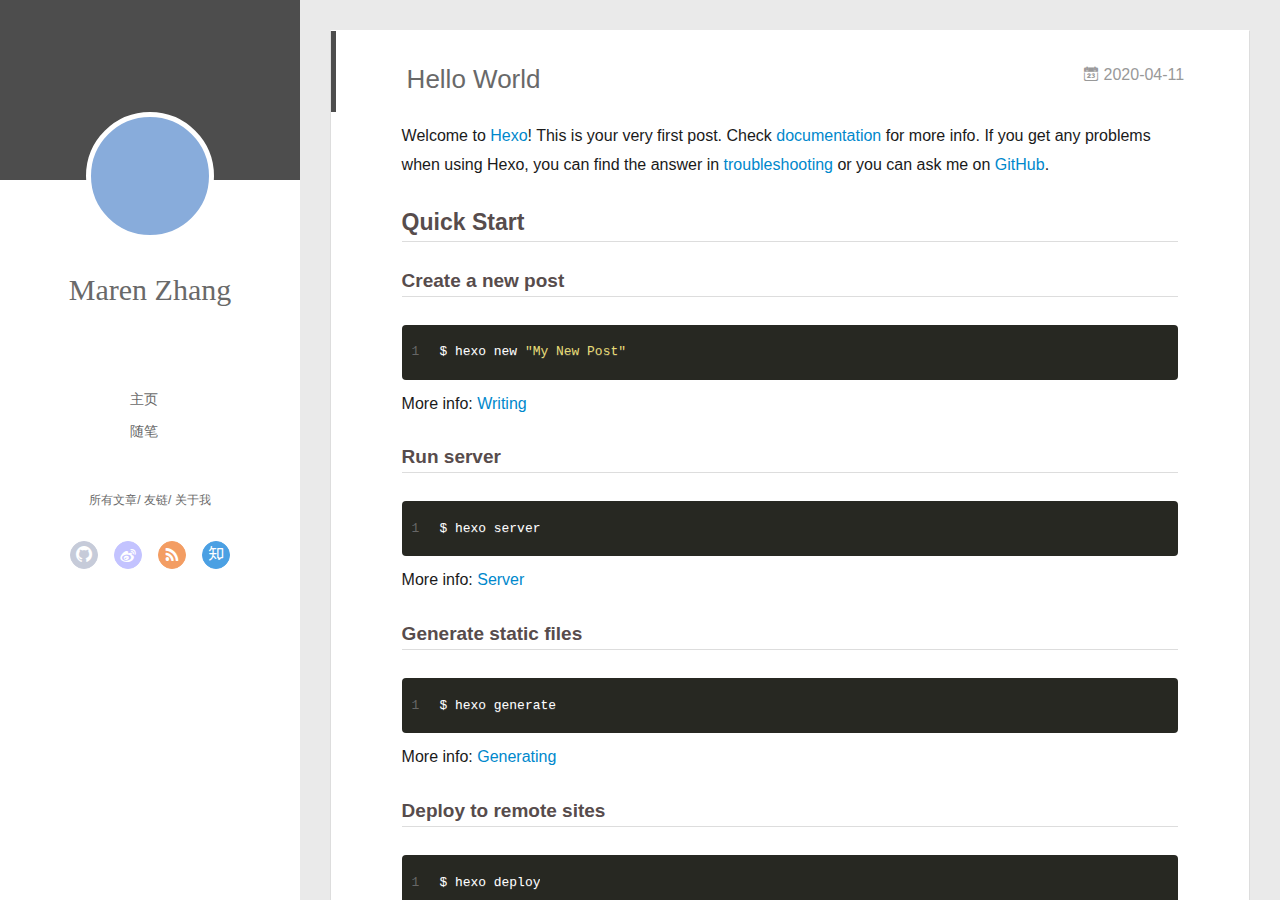
==== index.html @ d3af44f5 "Site updated: 2020-04-11 15:40:29" ====
<!DOCTYPE html>
<html>
<head>
  <meta charset="utf-8">
  
  <meta name="renderer" content="webkit">
  <meta http-equiv="X-UA-Compatible" content="IE=edge" >
  <link rel="dns-prefetch" href="http://yoursite.com">
  <title>Hexo</title>
  <meta name="viewport" content="width=device-width, initial-scale=1, maximum-scale=1">
  <meta property="og:type" content="website">
<meta property="og:title" content="Hexo">
<meta property="og:url" content="http://yoursite.com/index.html">
<meta property="og:site_name" content="Hexo">
<meta property="og:locale" content="en_US">
<meta property="article:author" content="Maren Zhang">
<meta property="article:tag" content="DL">
<meta property="article:tag" content=" CV">
<meta property="article:tag" content=" C++">
<meta property="article:tag" content=" Python">
<meta property="article:tag" content=" Tensorflow">
<meta name="twitter:card" content="summary">
  
    <link rel="alternative" href="/atom.xml" title="Hexo" type="application/atom+xml">
  
  
    <link rel="icon" href="/favicon.png">
  
  <link rel="stylesheet" type="text/css" href="/./main.0cf68a.css">
  <style type="text/css">
  
    #container.show {
      background: linear-gradient(200deg,#a0cfe4,#e8c37e);
    }
  </style>
  

  

<meta name="generator" content="Hexo 4.2.0"></head>

<body>
  <div id="container" q-class="show:isCtnShow">
    <canvas id="anm-canvas" class="anm-canvas"></canvas>
    <div class="left-col" q-class="show:isShow">
      
<div class="overlay" style="background: #4d4d4d"></div>
<div class="intrude-less">
	<header id="header" class="inner">
		<a href="/" class="profilepic">
			<img src="" class="js-avatar">
		</a>
		<hgroup>
		  <h1 class="header-author"><a href="/">Maren Zhang</a></h1>
		</hgroup>
		

		<nav class="header-menu">
			<ul>
			
				<li><a href="/">主页</a></li>
	        
				<li><a href="/tags/%E9%9A%8F%E7%AC%94/">随笔</a></li>
	        
			</ul>
		</nav>
		<nav class="header-smart-menu">
    		
    			
    			<a q-on="click: openSlider(e, 'innerArchive')" href="javascript:void(0)">所有文章</a>
    			
            
    			
    			<a q-on="click: openSlider(e, 'friends')" href="javascript:void(0)">友链</a>
    			
            
    			
    			<a q-on="click: openSlider(e, 'aboutme')" href="javascript:void(0)">关于我</a>
    			
            
		</nav>
		<nav class="header-nav">
			<div class="social">
				
					<a class="github" target="_blank" href="#" title="github"><i class="icon-github"></i></a>
		        
					<a class="weibo" target="_blank" href="#" title="weibo"><i class="icon-weibo"></i></a>
		        
					<a class="rss" target="_blank" href="#" title="rss"><i class="icon-rss"></i></a>
		        
					<a class="zhihu" target="_blank" href="#" title="zhihu"><i class="icon-zhihu"></i></a>
		        
			</div>
		</nav>
	</header>		
</div>

    </div>
    <div class="mid-col" q-class="show:isShow,hide:isShow|isFalse">
      
<nav id="mobile-nav">
  	<div class="overlay js-overlay" style="background: #4d4d4d"></div>
	<div class="btnctn js-mobile-btnctn">
  		<div class="slider-trigger list" q-on="click: openSlider(e)"><i class="icon icon-sort"></i></div>
	</div>
	<div class="intrude-less">
		<header id="header" class="inner">
			<div class="profilepic">
				<img src="" class="js-avatar">
			</div>
			<hgroup>
			  <h1 class="header-author js-header-author">Maren Zhang</h1>
			</hgroup>
			
			
			
				
			
				
			
			
			
			<nav class="header-nav">
				<div class="social">
					
						<a class="github" target="_blank" href="#" title="github"><i class="icon-github"></i></a>
			        
						<a class="weibo" target="_blank" href="#" title="weibo"><i class="icon-weibo"></i></a>
			        
						<a class="rss" target="_blank" href="#" title="rss"><i class="icon-rss"></i></a>
			        
						<a class="zhihu" target="_blank" href="#" title="zhihu"><i class="icon-zhihu"></i></a>
			        
				</div>
			</nav>

			<nav class="header-menu js-header-menu">
				<ul style="width: 50%">
				
				
					<li style="width: 50%"><a href="/">主页</a></li>
		        
					<li style="width: 50%"><a href="/tags/%E9%9A%8F%E7%AC%94/">随笔</a></li>
		        
				</ul>
			</nav>
		</header>				
	</div>
	<div class="mobile-mask" style="display:none" q-show="isShow"></div>
</nav>

      <div id="wrapper" class="body-wrap">
        <div class="menu-l">
          <div class="canvas-wrap">
            <canvas data-colors="#eaeaea" data-sectionHeight="100" data-contentId="js-content" id="myCanvas1" class="anm-canvas"></canvas>
          </div>
          <div id="js-content" class="content-ll">
            
  
    <article id="post-hello-world" class="article article-type-post  article-index" itemscope itemprop="blogPost">
  <div class="article-inner">
    
      <header class="article-header">
        
  
    <h1 itemprop="name">
      <a class="article-title" href="/2020/04/11/hello-world/">Hello World</a>
    </h1>
  

        
        <a href="/2020/04/11/hello-world/" class="archive-article-date">
  	<time datetime="2020-04-11T02:06:15.000Z" itemprop="datePublished"><i class="icon-calendar icon"></i>2020-04-11</time>
</a>
        
      </header>
    
    <div class="article-entry" itemprop="articleBody">
      
        <p>Welcome to <a href="https://hexo.io/" target="_blank" rel="noopener">Hexo</a>! This is your very first post. Check <a href="https://hexo.io/docs/" target="_blank" rel="noopener">documentation</a> for more info. If you get any problems when using Hexo, you can find the answer in <a href="https://hexo.io/docs/troubleshooting.html" target="_blank" rel="noopener">troubleshooting</a> or you can ask me on <a href="https://github.com/hexojs/hexo/issues" target="_blank" rel="noopener">GitHub</a>.</p>
<h2 id="Quick-Start"><a href="#Quick-Start" class="headerlink" title="Quick Start"></a>Quick Start</h2><h3 id="Create-a-new-post"><a href="#Create-a-new-post" class="headerlink" title="Create a new post"></a>Create a new post</h3><figure class="highlight bash"><table><tr><td class="gutter"><pre><span class="line">1</span><br></pre></td><td class="code"><pre><span class="line">$ hexo new <span class="string">"My New Post"</span></span><br></pre></td></tr></table></figure>

<p>More info: <a href="https://hexo.io/docs/writing.html" target="_blank" rel="noopener">Writing</a></p>
<h3 id="Run-server"><a href="#Run-server" class="headerlink" title="Run server"></a>Run server</h3><figure class="highlight bash"><table><tr><td class="gutter"><pre><span class="line">1</span><br></pre></td><td class="code"><pre><span class="line">$ hexo server</span><br></pre></td></tr></table></figure>

<p>More info: <a href="https://hexo.io/docs/server.html" target="_blank" rel="noopener">Server</a></p>
<h3 id="Generate-static-files"><a href="#Generate-static-files" class="headerlink" title="Generate static files"></a>Generate static files</h3><figure class="highlight bash"><table><tr><td class="gutter"><pre><span class="line">1</span><br></pre></td><td class="code"><pre><span class="line">$ hexo generate</span><br></pre></td></tr></table></figure>

<p>More info: <a href="https://hexo.io/docs/generating.html" target="_blank" rel="noopener">Generating</a></p>
<h3 id="Deploy-to-remote-sites"><a href="#Deploy-to-remote-sites" class="headerlink" title="Deploy to remote sites"></a>Deploy to remote sites</h3><figure class="highlight bash"><table><tr><td class="gutter"><pre><span class="line">1</span><br></pre></td><td class="code"><pre><span class="line">$ hexo deploy</span><br></pre></td></tr></table></figure>

<p>More info: <a href="https://hexo.io/docs/one-command-deployment.html" target="_blank" rel="noopener">Deployment</a></p>

      

      
    </div>
    <div class="article-info article-info-index">
      
      
	<div class="article-tag tagcloud">
		<i class="icon-price-tags icon"></i>
		<ul class="article-tag-list">
			 
        		<li class="article-tag-list-item">
        			<a href="javascript:void(0)" class="js-tag article-tag-list-link color5">init</a>
        		</li>
      		
		</ul>
	</div>

      

      
        <p class="article-more-link">
          <a class="article-more-a" href="/2020/04/11/hello-world/">展开全文 >></a>
        </p>
      

      
      <div class="clearfix"></div>
    </div>
  </div>
</article>

<aside class="wrap-side-operation">
    <div class="mod-side-operation">
        
        <div class="jump-container" id="js-jump-container" style="display:none;">
            <a href="javascript:void(0)" class="mod-side-operation__jump-to-top">
                <i class="icon-font icon-back"></i>
            </a>
            <div id="js-jump-plan-container" class="jump-plan-container" style="top: -11px;">
                <i class="icon-font icon-plane jump-plane"></i>
            </div>
        </div>
        
        
    </div>
</aside>




  
    <article id="post-Hello-Hexo" class="article article-type-post  article-index" itemscope itemprop="blogPost">
  <div class="article-inner">
    
      <header class="article-header">
        
  
    <h1 itemprop="name">
      <a class="article-title" href="/2020/04/11/Hello-Hexo/">Hello Hexo</a>
    </h1>
  

        
        <a href="/2020/04/11/Hello-Hexo/" class="archive-article-date">
  	<time datetime="2020-04-11T02:03:14.000Z" itemprop="datePublished"><i class="icon-calendar icon"></i>2020-04-11</time>
</a>
        
      </header>
    
    <div class="article-entry" itemprop="articleBody">
      
        <h1 id="Title"><a href="#Title" class="headerlink" title="Title"></a>Title</h1><h1 id="Outline"><a href="#Outline" class="headerlink" title="Outline"></a>Outline</h1><h1 id="End"><a href="#End" class="headerlink" title="End"></a>End</h1>
      

      
    </div>
    <div class="article-info article-info-index">
      
      
	<div class="article-tag tagcloud">
		<i class="icon-price-tags icon"></i>
		<ul class="article-tag-list">
			 
        		<li class="article-tag-list-item">
        			<a href="javascript:void(0)" class="js-tag article-tag-list-link color5">init</a>
        		</li>
      		
		</ul>
	</div>

      

      
        <p class="article-more-link">
          <a class="article-more-a" href="/2020/04/11/Hello-Hexo/">展开全文 >></a>
        </p>
      

      
      <div class="clearfix"></div>
    </div>
  </div>
</article>

<aside class="wrap-side-operation">
    <div class="mod-side-operation">
        
        <div class="jump-container" id="js-jump-container" style="display:none;">
            <a href="javascript:void(0)" class="mod-side-operation__jump-to-top">
                <i class="icon-font icon-back"></i>
            </a>
            <div id="js-jump-plan-container" class="jump-plan-container" style="top: -11px;">
                <i class="icon-font icon-plane jump-plane"></i>
            </div>
        </div>
        
        
    </div>
</aside>




  
  


          </div>
        </div>
      </div>
      <footer id="footer">
  <div class="outer">
    <div id="footer-info">
    	<div class="footer-left">
    		&copy; 2020 Maren Zhang
    	</div>
      	<div class="footer-right">
      		<a href="http://hexo.io/" target="_blank">Hexo</a>  Theme <a href="https://github.com/litten/hexo-theme-yilia" target="_blank">Yilia</a> by Litten
      	</div>
    </div>
  </div>
</footer>
    </div>
    <script>
	var yiliaConfig = {
		mathjax: false,
		isHome: true,
		isPost: false,
		isArchive: false,
		isTag: false,
		isCategory: false,
		open_in_new: false,
		toc_hide_index: true,
		root: "/",
		innerArchive: true,
		showTags: false
	}
</script>

<script>!function(t){function n(e){if(r[e])return r[e].exports;var i=r[e]={exports:{},id:e,loaded:!1};return t[e].call(i.exports,i,i.exports,n),i.loaded=!0,i.exports}var r={};n.m=t,n.c=r,n.p="./",n(0)}([function(t,n,r){r(195),t.exports=r(191)},function(t,n,r){var e=r(3),i=r(52),o=r(27),u=r(28),c=r(53),f="prototype",a=function(t,n,r){var s,l,h,v,p=t&a.F,d=t&a.G,y=t&a.S,g=t&a.P,b=t&a.B,m=d?e:y?e[n]||(e[n]={}):(e[n]||{})[f],x=d?i:i[n]||(i[n]={}),w=x[f]||(x[f]={});d&&(r=n);for(s in r)l=!p&&m&&void 0!==m[s],h=(l?m:r)[s],v=b&&l?c(h,e):g&&"function"==typeof h?c(Function.call,h):h,m&&u(m,s,h,t&a.U),x[s]!=h&&o(x,s,v),g&&w[s]!=h&&(w[s]=h)};e.core=i,a.F=1,a.G=2,a.S=4,a.P=8,a.B=16,a.W=32,a.U=64,a.R=128,t.exports=a},function(t,n,r){var e=r(6);t.exports=function(t){if(!e(t))throw TypeError(t+" is not an object!");return t}},function(t,n){var r=t.exports="undefined"!=typeof window&&window.Math==Math?window:"undefined"!=typeof self&&self.Math==Math?self:Function("return this")();"number"==typeof __g&&(__g=r)},function(t,n){t.exports=function(t){try{return!!t()}catch(t){return!0}}},function(t,n){var r=t.exports="undefined"!=typeof window&&window.Math==Math?window:"undefined"!=typeof self&&self.Math==Math?self:Function("return this")();"number"==typeof __g&&(__g=r)},function(t,n){t.exports=function(t){return"object"==typeof t?null!==t:"function"==typeof t}},function(t,n,r){var e=r(126)("wks"),i=r(76),o=r(3).Symbol,u="function"==typeof o;(t.exports=function(t){return e[t]||(e[t]=u&&o[t]||(u?o:i)("Symbol."+t))}).store=e},function(t,n){var r={}.hasOwnProperty;t.exports=function(t,n){return r.call(t,n)}},function(t,n,r){var e=r(94),i=r(33);t.exports=function(t){return e(i(t))}},function(t,n,r){t.exports=!r(4)(function(){return 7!=Object.defineProperty({},"a",{get:function(){return 7}}).a})},function(t,n,r){var e=r(2),i=r(167),o=r(50),u=Object.defineProperty;n.f=r(10)?Object.defineProperty:function(t,n,r){if(e(t),n=o(n,!0),e(r),i)try{return u(t,n,r)}catch(t){}if("get"in r||"set"in r)throw TypeError("Accessors not supported!");return"value"in r&&(t[n]=r.value),t}},function(t,n,r){t.exports=!r(18)(function(){return 7!=Object.defineProperty({},"a",{get:function(){return 7}}).a})},function(t,n,r){var e=r(14),i=r(22);t.exports=r(12)?function(t,n,r){return e.f(t,n,i(1,r))}:function(t,n,r){return t[n]=r,t}},function(t,n,r){var e=r(20),i=r(58),o=r(42),u=Object.defineProperty;n.f=r(12)?Object.defineProperty:function(t,n,r){if(e(t),n=o(n,!0),e(r),i)try{return u(t,n,r)}catch(t){}if("get"in r||"set"in r)throw TypeError("Accessors not supported!");return"value"in r&&(t[n]=r.value),t}},function(t,n,r){var e=r(40)("wks"),i=r(23),o=r(5).Symbol,u="function"==typeof o;(t.exports=function(t){return e[t]||(e[t]=u&&o[t]||(u?o:i)("Symbol."+t))}).store=e},function(t,n,r){var e=r(67),i=Math.min;t.exports=function(t){return t>0?i(e(t),9007199254740991):0}},function(t,n,r){var e=r(46);t.exports=function(t){return Object(e(t))}},function(t,n){t.exports=function(t){try{return!!t()}catch(t){return!0}}},function(t,n,r){var e=r(63),i=r(34);t.exports=Object.keys||function(t){return e(t,i)}},function(t,n,r){var e=r(21);t.exports=function(t){if(!e(t))throw TypeError(t+" is not an object!");return t}},function(t,n){t.exports=function(t){return"object"==typeof t?null!==t:"function"==typeof t}},function(t,n){t.exports=function(t,n){return{enumerable:!(1&t),configurable:!(2&t),writable:!(4&t),value:n}}},function(t,n){var r=0,e=Math.random();t.exports=function(t){return"Symbol(".concat(void 0===t?"":t,")_",(++r+e).toString(36))}},function(t,n){var r={}.hasOwnProperty;t.exports=function(t,n){return r.call(t,n)}},function(t,n){var r=t.exports={version:"2.4.0"};"number"==typeof __e&&(__e=r)},function(t,n){t.exports=function(t){if("function"!=typeof t)throw TypeError(t+" is not a function!");return t}},function(t,n,r){var e=r(11),i=r(66);t.exports=r(10)?function(t,n,r){return e.f(t,n,i(1,r))}:function(t,n,r){return t[n]=r,t}},function(t,n,r){var e=r(3),i=r(27),o=r(24),u=r(76)("src"),c="toString",f=Function[c],a=(""+f).split(c);r(52).inspectSource=function(t){return f.call(t)},(t.exports=function(t,n,r,c){var f="function"==typeof r;f&&(o(r,"name")||i(r,"name",n)),t[n]!==r&&(f&&(o(r,u)||i(r,u,t[n]?""+t[n]:a.join(String(n)))),t===e?t[n]=r:c?t[n]?t[n]=r:i(t,n,r):(delete t[n],i(t,n,r)))})(Function.prototype,c,function(){return"function"==typeof this&&this[u]||f.call(this)})},function(t,n,r){var e=r(1),i=r(4),o=r(46),u=function(t,n,r,e){var i=String(o(t)),u="<"+n;return""!==r&&(u+=" "+r+'="'+String(e).replace(/"/g,"&quot;")+'"'),u+">"+i+"</"+n+">"};t.exports=function(t,n){var r={};r[t]=n(u),e(e.P+e.F*i(function(){var n=""[t]('"');return n!==n.toLowerCase()||n.split('"').length>3}),"String",r)}},function(t,n,r){var e=r(115),i=r(46);t.exports=function(t){return e(i(t))}},function(t,n,r){var e=r(116),i=r(66),o=r(30),u=r(50),c=r(24),f=r(167),a=Object.getOwnPropertyDescriptor;n.f=r(10)?a:function(t,n){if(t=o(t),n=u(n,!0),f)try{return a(t,n)}catch(t){}if(c(t,n))return i(!e.f.call(t,n),t[n])}},function(t,n,r){var e=r(24),i=r(17),o=r(145)("IE_PROTO"),u=Object.prototype;t.exports=Object.getPrototypeOf||function(t){return t=i(t),e(t,o)?t[o]:"function"==typeof t.constructor&&t instanceof t.constructor?t.constructor.prototype:t instanceof Object?u:null}},function(t,n){t.exports=function(t){if(void 0==t)throw TypeError("Can't call method on  "+t);return t}},function(t,n){t.exports="constructor,hasOwnProperty,isPrototypeOf,propertyIsEnumerable,toLocaleString,toString,valueOf".split(",")},function(t,n){t.exports={}},function(t,n){t.exports=!0},function(t,n){n.f={}.propertyIsEnumerable},function(t,n,r){var e=r(14).f,i=r(8),o=r(15)("toStringTag");t.exports=function(t,n,r){t&&!i(t=r?t:t.prototype,o)&&e(t,o,{configurable:!0,value:n})}},function(t,n,r){var e=r(40)("keys"),i=r(23);t.exports=function(t){return e[t]||(e[t]=i(t))}},function(t,n,r){var e=r(5),i="__core-js_shared__",o=e[i]||(e[i]={});t.exports=function(t){return o[t]||(o[t]={})}},function(t,n){var r=Math.ceil,e=Math.floor;t.exports=function(t){return isNaN(t=+t)?0:(t>0?e:r)(t)}},function(t,n,r){var e=r(21);t.exports=function(t,n){if(!e(t))return t;var r,i;if(n&&"function"==typeof(r=t.toString)&&!e(i=r.call(t)))return i;if("function"==typeof(r=t.valueOf)&&!e(i=r.call(t)))return i;if(!n&&"function"==typeof(r=t.toString)&&!e(i=r.call(t)))return i;throw TypeError("Can't convert object to primitive value")}},function(t,n,r){var e=r(5),i=r(25),o=r(36),u=r(44),c=r(14).f;t.exports=function(t){var n=i.Symbol||(i.Symbol=o?{}:e.Symbol||{});"_"==t.charAt(0)||t in n||c(n,t,{value:u.f(t)})}},function(t,n,r){n.f=r(15)},function(t,n){var r={}.toString;t.exports=function(t){return r.call(t).slice(8,-1)}},function(t,n){t.exports=function(t){if(void 0==t)throw TypeError("Can't call method on  "+t);return t}},function(t,n,r){var e=r(4);t.exports=function(t,n){return!!t&&e(function(){n?t.call(null,function(){},1):t.call(null)})}},function(t,n,r){var e=r(53),i=r(115),o=r(17),u=r(16),c=r(203);t.exports=function(t,n){var r=1==t,f=2==t,a=3==t,s=4==t,l=6==t,h=5==t||l,v=n||c;return function(n,c,p){for(var d,y,g=o(n),b=i(g),m=e(c,p,3),x=u(b.length),w=0,S=r?v(n,x):f?v(n,0):void 0;x>w;w++)if((h||w in b)&&(d=b[w],y=m(d,w,g),t))if(r)S[w]=y;else if(y)switch(t){case 3:return!0;case 5:return d;case 6:return w;case 2:S.push(d)}else if(s)return!1;return l?-1:a||s?s:S}}},function(t,n,r){var e=r(1),i=r(52),o=r(4);t.exports=function(t,n){var r=(i.Object||{})[t]||Object[t],u={};u[t]=n(r),e(e.S+e.F*o(function(){r(1)}),"Object",u)}},function(t,n,r){var e=r(6);t.exports=function(t,n){if(!e(t))return t;var r,i;if(n&&"function"==typeof(r=t.toString)&&!e(i=r.call(t)))return i;if("function"==typeof(r=t.valueOf)&&!e(i=r.call(t)))return i;if(!n&&"function"==typeof(r=t.toString)&&!e(i=r.call(t)))return i;throw TypeError("Can't convert object to primitive value")}},function(t,n,r){var e=r(5),i=r(25),o=r(91),u=r(13),c="prototype",f=function(t,n,r){var a,s,l,h=t&f.F,v=t&f.G,p=t&f.S,d=t&f.P,y=t&f.B,g=t&f.W,b=v?i:i[n]||(i[n]={}),m=b[c],x=v?e:p?e[n]:(e[n]||{})[c];v&&(r=n);for(a in r)(s=!h&&x&&void 0!==x[a])&&a in b||(l=s?x[a]:r[a],b[a]=v&&"function"!=typeof x[a]?r[a]:y&&s?o(l,e):g&&x[a]==l?function(t){var n=function(n,r,e){if(this instanceof t){switch(arguments.length){case 0:return new t;case 1:return new t(n);case 2:return new t(n,r)}return new t(n,r,e)}return t.apply(this,arguments)};return n[c]=t[c],n}(l):d&&"function"==typeof l?o(Function.call,l):l,d&&((b.virtual||(b.virtual={}))[a]=l,t&f.R&&m&&!m[a]&&u(m,a,l)))};f.F=1,f.G=2,f.S=4,f.P=8,f.B=16,f.W=32,f.U=64,f.R=128,t.exports=f},function(t,n){var r=t.exports={version:"2.4.0"};"number"==typeof __e&&(__e=r)},function(t,n,r){var e=r(26);t.exports=function(t,n,r){if(e(t),void 0===n)return t;switch(r){case 1:return function(r){return t.call(n,r)};case 2:return function(r,e){return t.call(n,r,e)};case 3:return function(r,e,i){return t.call(n,r,e,i)}}return function(){return t.apply(n,arguments)}}},function(t,n,r){var e=r(183),i=r(1),o=r(126)("metadata"),u=o.store||(o.store=new(r(186))),c=function(t,n,r){var i=u.get(t);if(!i){if(!r)return;u.set(t,i=new e)}var o=i.get(n);if(!o){if(!r)return;i.set(n,o=new e)}return o},f=function(t,n,r){var e=c(n,r,!1);return void 0!==e&&e.has(t)},a=function(t,n,r){var e=c(n,r,!1);return void 0===e?void 0:e.get(t)},s=function(t,n,r,e){c(r,e,!0).set(t,n)},l=function(t,n){var r=c(t,n,!1),e=[];return r&&r.forEach(function(t,n){e.push(n)}),e},h=function(t){return void 0===t||"symbol"==typeof t?t:String(t)},v=function(t){i(i.S,"Reflect",t)};t.exports={store:u,map:c,has:f,get:a,set:s,keys:l,key:h,exp:v}},function(t,n,r){"use strict";if(r(10)){var e=r(69),i=r(3),o=r(4),u=r(1),c=r(127),f=r(152),a=r(53),s=r(68),l=r(66),h=r(27),v=r(73),p=r(67),d=r(16),y=r(75),g=r(50),b=r(24),m=r(180),x=r(114),w=r(6),S=r(17),_=r(137),O=r(70),E=r(32),P=r(71).f,j=r(154),F=r(76),M=r(7),A=r(48),N=r(117),T=r(146),I=r(155),k=r(80),L=r(123),R=r(74),C=r(130),D=r(160),U=r(11),W=r(31),G=U.f,B=W.f,V=i.RangeError,z=i.TypeError,q=i.Uint8Array,K="ArrayBuffer",J="Shared"+K,Y="BYTES_PER_ELEMENT",H="prototype",$=Array[H],X=f.ArrayBuffer,Q=f.DataView,Z=A(0),tt=A(2),nt=A(3),rt=A(4),et=A(5),it=A(6),ot=N(!0),ut=N(!1),ct=I.values,ft=I.keys,at=I.entries,st=$.lastIndexOf,lt=$.reduce,ht=$.reduceRight,vt=$.join,pt=$.sort,dt=$.slice,yt=$.toString,gt=$.toLocaleString,bt=M("iterator"),mt=M("toStringTag"),xt=F("typed_constructor"),wt=F("def_constructor"),St=c.CONSTR,_t=c.TYPED,Ot=c.VIEW,Et="Wrong length!",Pt=A(1,function(t,n){return Tt(T(t,t[wt]),n)}),jt=o(function(){return 1===new q(new Uint16Array([1]).buffer)[0]}),Ft=!!q&&!!q[H].set&&o(function(){new q(1).set({})}),Mt=function(t,n){if(void 0===t)throw z(Et);var r=+t,e=d(t);if(n&&!m(r,e))throw V(Et);return e},At=function(t,n){var r=p(t);if(r<0||r%n)throw V("Wrong offset!");return r},Nt=function(t){if(w(t)&&_t in t)return t;throw z(t+" is not a typed array!")},Tt=function(t,n){if(!(w(t)&&xt in t))throw z("It is not a typed array constructor!");return new t(n)},It=function(t,n){return kt(T(t,t[wt]),n)},kt=function(t,n){for(var r=0,e=n.length,i=Tt(t,e);e>r;)i[r]=n[r++];return i},Lt=function(t,n,r){G(t,n,{get:function(){return this._d[r]}})},Rt=function(t){var n,r,e,i,o,u,c=S(t),f=arguments.length,s=f>1?arguments[1]:void 0,l=void 0!==s,h=j(c);if(void 0!=h&&!_(h)){for(u=h.call(c),e=[],n=0;!(o=u.next()).done;n++)e.push(o.value);c=e}for(l&&f>2&&(s=a(s,arguments[2],2)),n=0,r=d(c.length),i=Tt(this,r);r>n;n++)i[n]=l?s(c[n],n):c[n];return i},Ct=function(){for(var t=0,n=arguments.length,r=Tt(this,n);n>t;)r[t]=arguments[t++];return r},Dt=!!q&&o(function(){gt.call(new q(1))}),Ut=function(){return gt.apply(Dt?dt.call(Nt(this)):Nt(this),arguments)},Wt={copyWithin:function(t,n){return D.call(Nt(this),t,n,arguments.length>2?arguments[2]:void 0)},every:function(t){return rt(Nt(this),t,arguments.length>1?arguments[1]:void 0)},fill:function(t){return C.apply(Nt(this),arguments)},filter:function(t){return It(this,tt(Nt(this),t,arguments.length>1?arguments[1]:void 0))},find:function(t){return et(Nt(this),t,arguments.length>1?arguments[1]:void 0)},findIndex:function(t){return it(Nt(this),t,arguments.length>1?arguments[1]:void 0)},forEach:function(t){Z(Nt(this),t,arguments.length>1?arguments[1]:void 0)},indexOf:function(t){return ut(Nt(this),t,arguments.length>1?arguments[1]:void 0)},includes:function(t){return ot(Nt(this),t,arguments.length>1?arguments[1]:void 0)},join:function(t){return vt.apply(Nt(this),arguments)},lastIndexOf:function(t){return st.apply(Nt(this),arguments)},map:function(t){return Pt(Nt(this),t,arguments.length>1?arguments[1]:void 0)},reduce:function(t){return lt.apply(Nt(this),arguments)},reduceRight:function(t){return ht.apply(Nt(this),arguments)},reverse:function(){for(var t,n=this,r=Nt(n).length,e=Math.floor(r/2),i=0;i<e;)t=n[i],n[i++]=n[--r],n[r]=t;return n},some:function(t){return nt(Nt(this),t,arguments.length>1?arguments[1]:void 0)},sort:function(t){return pt.call(Nt(this),t)},subarray:function(t,n){var r=Nt(this),e=r.length,i=y(t,e);return new(T(r,r[wt]))(r.buffer,r.byteOffset+i*r.BYTES_PER_ELEMENT,d((void 0===n?e:y(n,e))-i))}},Gt=function(t,n){return It(this,dt.call(Nt(this),t,n))},Bt=function(t){Nt(this);var n=At(arguments[1],1),r=this.length,e=S(t),i=d(e.length),o=0;if(i+n>r)throw V(Et);for(;o<i;)this[n+o]=e[o++]},Vt={entries:function(){return at.call(Nt(this))},keys:function(){return ft.call(Nt(this))},values:function(){return ct.call(Nt(this))}},zt=function(t,n){return w(t)&&t[_t]&&"symbol"!=typeof n&&n in t&&String(+n)==String(n)},qt=function(t,n){return zt(t,n=g(n,!0))?l(2,t[n]):B(t,n)},Kt=function(t,n,r){return!(zt(t,n=g(n,!0))&&w(r)&&b(r,"value"))||b(r,"get")||b(r,"set")||r.configurable||b(r,"writable")&&!r.writable||b(r,"enumerable")&&!r.enumerable?G(t,n,r):(t[n]=r.value,t)};St||(W.f=qt,U.f=Kt),u(u.S+u.F*!St,"Object",{getOwnPropertyDescriptor:qt,defineProperty:Kt}),o(function(){yt.call({})})&&(yt=gt=function(){return vt.call(this)});var Jt=v({},Wt);v(Jt,Vt),h(Jt,bt,Vt.values),v(Jt,{slice:Gt,set:Bt,constructor:function(){},toString:yt,toLocaleString:Ut}),Lt(Jt,"buffer","b"),Lt(Jt,"byteOffset","o"),Lt(Jt,"byteLength","l"),Lt(Jt,"length","e"),G(Jt,mt,{get:function(){return this[_t]}}),t.exports=function(t,n,r,f){f=!!f;var a=t+(f?"Clamped":"")+"Array",l="Uint8Array"!=a,v="get"+t,p="set"+t,y=i[a],g=y||{},b=y&&E(y),m=!y||!c.ABV,S={},_=y&&y[H],j=function(t,r){var e=t._d;return e.v[v](r*n+e.o,jt)},F=function(t,r,e){var i=t._d;f&&(e=(e=Math.round(e))<0?0:e>255?255:255&e),i.v[p](r*n+i.o,e,jt)},M=function(t,n){G(t,n,{get:function(){return j(this,n)},set:function(t){return F(this,n,t)},enumerable:!0})};m?(y=r(function(t,r,e,i){s(t,y,a,"_d");var o,u,c,f,l=0,v=0;if(w(r)){if(!(r instanceof X||(f=x(r))==K||f==J))return _t in r?kt(y,r):Rt.call(y,r);o=r,v=At(e,n);var p=r.byteLength;if(void 0===i){if(p%n)throw V(Et);if((u=p-v)<0)throw V(Et)}else if((u=d(i)*n)+v>p)throw V(Et);c=u/n}else c=Mt(r,!0),u=c*n,o=new X(u);for(h(t,"_d",{b:o,o:v,l:u,e:c,v:new Q(o)});l<c;)M(t,l++)}),_=y[H]=O(Jt),h(_,"constructor",y)):L(function(t){new y(null),new y(t)},!0)||(y=r(function(t,r,e,i){s(t,y,a);var o;return w(r)?r instanceof X||(o=x(r))==K||o==J?void 0!==i?new g(r,At(e,n),i):void 0!==e?new g(r,At(e,n)):new g(r):_t in r?kt(y,r):Rt.call(y,r):new g(Mt(r,l))}),Z(b!==Function.prototype?P(g).concat(P(b)):P(g),function(t){t in y||h(y,t,g[t])}),y[H]=_,e||(_.constructor=y));var A=_[bt],N=!!A&&("values"==A.name||void 0==A.name),T=Vt.values;h(y,xt,!0),h(_,_t,a),h(_,Ot,!0),h(_,wt,y),(f?new y(1)[mt]==a:mt in _)||G(_,mt,{get:function(){return a}}),S[a]=y,u(u.G+u.W+u.F*(y!=g),S),u(u.S,a,{BYTES_PER_ELEMENT:n,from:Rt,of:Ct}),Y in _||h(_,Y,n),u(u.P,a,Wt),R(a),u(u.P+u.F*Ft,a,{set:Bt}),u(u.P+u.F*!N,a,Vt),u(u.P+u.F*(_.toString!=yt),a,{toString:yt}),u(u.P+u.F*o(function(){new y(1).slice()}),a,{slice:Gt}),u(u.P+u.F*(o(function(){return[1,2].toLocaleString()!=new y([1,2]).toLocaleString()})||!o(function(){_.toLocaleString.call([1,2])})),a,{toLocaleString:Ut}),k[a]=N?A:T,e||N||h(_,bt,T)}}else t.exports=function(){}},function(t,n){var r={}.toString;t.exports=function(t){return r.call(t).slice(8,-1)}},function(t,n,r){var e=r(21),i=r(5).document,o=e(i)&&e(i.createElement);t.exports=function(t){return o?i.createElement(t):{}}},function(t,n,r){t.exports=!r(12)&&!r(18)(function(){return 7!=Object.defineProperty(r(57)("div"),"a",{get:function(){return 7}}).a})},function(t,n,r){"use strict";var e=r(36),i=r(51),o=r(64),u=r(13),c=r(8),f=r(35),a=r(96),s=r(38),l=r(103),h=r(15)("iterator"),v=!([].keys&&"next"in[].keys()),p="keys",d="values",y=function(){return this};t.exports=function(t,n,r,g,b,m,x){a(r,n,g);var w,S,_,O=function(t){if(!v&&t in F)return F[t];switch(t){case p:case d:return function(){return new r(this,t)}}return function(){return new r(this,t)}},E=n+" Iterator",P=b==d,j=!1,F=t.prototype,M=F[h]||F["@@iterator"]||b&&F[b],A=M||O(b),N=b?P?O("entries"):A:void 0,T="Array"==n?F.entries||M:M;if(T&&(_=l(T.call(new t)))!==Object.prototype&&(s(_,E,!0),e||c(_,h)||u(_,h,y)),P&&M&&M.name!==d&&(j=!0,A=function(){return M.call(this)}),e&&!x||!v&&!j&&F[h]||u(F,h,A),f[n]=A,f[E]=y,b)if(w={values:P?A:O(d),keys:m?A:O(p),entries:N},x)for(S in w)S in F||o(F,S,w[S]);else i(i.P+i.F*(v||j),n,w);return w}},function(t,n,r){var e=r(20),i=r(100),o=r(34),u=r(39)("IE_PROTO"),c=function(){},f="prototype",a=function(){var t,n=r(57)("iframe"),e=o.length;for(n.style.display="none",r(93).appendChild(n),n.src="javascript:",t=n.contentWindow.document,t.open(),t.write("<script>document.F=Object<\/script>"),t.close(),a=t.F;e--;)delete a[f][o[e]];return a()};t.exports=Object.create||function(t,n){var r;return null!==t?(c[f]=e(t),r=new c,c[f]=null,r[u]=t):r=a(),void 0===n?r:i(r,n)}},function(t,n,r){var e=r(63),i=r(34).concat("length","prototype");n.f=Object.getOwnPropertyNames||function(t){return e(t,i)}},function(t,n){n.f=Object.getOwnPropertySymbols},function(t,n,r){var e=r(8),i=r(9),o=r(90)(!1),u=r(39)("IE_PROTO");t.exports=function(t,n){var r,c=i(t),f=0,a=[];for(r in c)r!=u&&e(c,r)&&a.push(r);for(;n.length>f;)e(c,r=n[f++])&&(~o(a,r)||a.push(r));return a}},function(t,n,r){t.exports=r(13)},function(t,n,r){var e=r(76)("meta"),i=r(6),o=r(24),u=r(11).f,c=0,f=Object.isExtensible||function(){return!0},a=!r(4)(function(){return f(Object.preventExtensions({}))}),s=function(t){u(t,e,{value:{i:"O"+ ++c,w:{}}})},l=function(t,n){if(!i(t))return"symbol"==typeof t?t:("string"==typeof t?"S":"P")+t;if(!o(t,e)){if(!f(t))return"F";if(!n)return"E";s(t)}return t[e].i},h=function(t,n){if(!o(t,e)){if(!f(t))return!0;if(!n)return!1;s(t)}return t[e].w},v=function(t){return a&&p.NEED&&f(t)&&!o(t,e)&&s(t),t},p=t.exports={KEY:e,NEED:!1,fastKey:l,getWeak:h,onFreeze:v}},function(t,n){t.exports=function(t,n){return{enumerable:!(1&t),configurable:!(2&t),writable:!(4&t),value:n}}},function(t,n){var r=Math.ceil,e=Math.floor;t.exports=function(t){return isNaN(t=+t)?0:(t>0?e:r)(t)}},function(t,n){t.exports=function(t,n,r,e){if(!(t instanceof n)||void 0!==e&&e in t)throw TypeError(r+": incorrect invocation!");return t}},function(t,n){t.exports=!1},function(t,n,r){var e=r(2),i=r(173),o=r(133),u=r(145)("IE_PROTO"),c=function(){},f="prototype",a=function(){var t,n=r(132)("iframe"),e=o.length;for(n.style.display="none",r(135).appendChild(n),n.src="javascript:",t=n.contentWindow.document,t.open(),t.write("<script>document.F=Object<\/script>"),t.close(),a=t.F;e--;)delete a[f][o[e]];return a()};t.exports=Object.create||function(t,n){var r;return null!==t?(c[f]=e(t),r=new c,c[f]=null,r[u]=t):r=a(),void 0===n?r:i(r,n)}},function(t,n,r){var e=r(175),i=r(133).concat("length","prototype");n.f=Object.getOwnPropertyNames||function(t){return e(t,i)}},function(t,n,r){var e=r(175),i=r(133);t.exports=Object.keys||function(t){return e(t,i)}},function(t,n,r){var e=r(28);t.exports=function(t,n,r){for(var i in n)e(t,i,n[i],r);return t}},function(t,n,r){"use strict";var e=r(3),i=r(11),o=r(10),u=r(7)("species");t.exports=function(t){var n=e[t];o&&n&&!n[u]&&i.f(n,u,{configurable:!0,get:function(){return this}})}},function(t,n,r){var e=r(67),i=Math.max,o=Math.min;t.exports=function(t,n){return t=e(t),t<0?i(t+n,0):o(t,n)}},function(t,n){var r=0,e=Math.random();t.exports=function(t){return"Symbol(".concat(void 0===t?"":t,")_",(++r+e).toString(36))}},function(t,n,r){var e=r(33);t.exports=function(t){return Object(e(t))}},function(t,n,r){var e=r(7)("unscopables"),i=Array.prototype;void 0==i[e]&&r(27)(i,e,{}),t.exports=function(t){i[e][t]=!0}},function(t,n,r){var e=r(53),i=r(169),o=r(137),u=r(2),c=r(16),f=r(154),a={},s={},n=t.exports=function(t,n,r,l,h){var v,p,d,y,g=h?function(){return t}:f(t),b=e(r,l,n?2:1),m=0;if("function"!=typeof g)throw TypeError(t+" is not iterable!");if(o(g)){for(v=c(t.length);v>m;m++)if((y=n?b(u(p=t[m])[0],p[1]):b(t[m]))===a||y===s)return y}else for(d=g.call(t);!(p=d.next()).done;)if((y=i(d,b,p.value,n))===a||y===s)return y};n.BREAK=a,n.RETURN=s},function(t,n){t.exports={}},function(t,n,r){var e=r(11).f,i=r(24),o=r(7)("toStringTag");t.exports=function(t,n,r){t&&!i(t=r?t:t.prototype,o)&&e(t,o,{configurable:!0,value:n})}},function(t,n,r){var e=r(1),i=r(46),o=r(4),u=r(150),c="["+u+"]",f="​",a=RegExp("^"+c+c+"*"),s=RegExp(c+c+"*$"),l=function(t,n,r){var i={},c=o(function(){return!!u[t]()||f[t]()!=f}),a=i[t]=c?n(h):u[t];r&&(i[r]=a),e(e.P+e.F*c,"String",i)},h=l.trim=function(t,n){return t=String(i(t)),1&n&&(t=t.replace(a,"")),2&n&&(t=t.replace(s,"")),t};t.exports=l},function(t,n,r){t.exports={default:r(86),__esModule:!0}},function(t,n,r){t.exports={default:r(87),__esModule:!0}},function(t,n,r){"use strict";function e(t){return t&&t.__esModule?t:{default:t}}n.__esModule=!0;var i=r(84),o=e(i),u=r(83),c=e(u),f="function"==typeof c.default&&"symbol"==typeof o.default?function(t){return typeof t}:function(t){return t&&"function"==typeof c.default&&t.constructor===c.default&&t!==c.default.prototype?"symbol":typeof t};n.default="function"==typeof c.default&&"symbol"===f(o.default)?function(t){return void 0===t?"undefined":f(t)}:function(t){return t&&"function"==typeof c.default&&t.constructor===c.default&&t!==c.default.prototype?"symbol":void 0===t?"undefined":f(t)}},function(t,n,r){r(110),r(108),r(111),r(112),t.exports=r(25).Symbol},function(t,n,r){r(109),r(113),t.exports=r(44).f("iterator")},function(t,n){t.exports=function(t){if("function"!=typeof t)throw TypeError(t+" is not a function!");return t}},function(t,n){t.exports=function(){}},function(t,n,r){var e=r(9),i=r(106),o=r(105);t.exports=function(t){return function(n,r,u){var c,f=e(n),a=i(f.length),s=o(u,a);if(t&&r!=r){for(;a>s;)if((c=f[s++])!=c)return!0}else for(;a>s;s++)if((t||s in f)&&f[s]===r)return t||s||0;return!t&&-1}}},function(t,n,r){var e=r(88);t.exports=function(t,n,r){if(e(t),void 0===n)return t;switch(r){case 1:return function(r){return t.call(n,r)};case 2:return function(r,e){return t.call(n,r,e)};case 3:return function(r,e,i){return t.call(n,r,e,i)}}return function(){return t.apply(n,arguments)}}},function(t,n,r){var e=r(19),i=r(62),o=r(37);t.exports=function(t){var n=e(t),r=i.f;if(r)for(var u,c=r(t),f=o.f,a=0;c.length>a;)f.call(t,u=c[a++])&&n.push(u);return n}},function(t,n,r){t.exports=r(5).document&&document.documentElement},function(t,n,r){var e=r(56);t.exports=Object("z").propertyIsEnumerable(0)?Object:function(t){return"String"==e(t)?t.split(""):Object(t)}},function(t,n,r){var e=r(56);t.exports=Array.isArray||function(t){return"Array"==e(t)}},function(t,n,r){"use strict";var e=r(60),i=r(22),o=r(38),u={};r(13)(u,r(15)("iterator"),function(){return this}),t.exports=function(t,n,r){t.prototype=e(u,{next:i(1,r)}),o(t,n+" Iterator")}},function(t,n){t.exports=function(t,n){return{value:n,done:!!t}}},function(t,n,r){var e=r(19),i=r(9);t.exports=function(t,n){for(var r,o=i(t),u=e(o),c=u.length,f=0;c>f;)if(o[r=u[f++]]===n)return r}},function(t,n,r){var e=r(23)("meta"),i=r(21),o=r(8),u=r(14).f,c=0,f=Object.isExtensible||function(){return!0},a=!r(18)(function(){return f(Object.preventExtensions({}))}),s=function(t){u(t,e,{value:{i:"O"+ ++c,w:{}}})},l=function(t,n){if(!i(t))return"symbol"==typeof t?t:("string"==typeof t?"S":"P")+t;if(!o(t,e)){if(!f(t))return"F";if(!n)return"E";s(t)}return t[e].i},h=function(t,n){if(!o(t,e)){if(!f(t))return!0;if(!n)return!1;s(t)}return t[e].w},v=function(t){return a&&p.NEED&&f(t)&&!o(t,e)&&s(t),t},p=t.exports={KEY:e,NEED:!1,fastKey:l,getWeak:h,onFreeze:v}},function(t,n,r){var e=r(14),i=r(20),o=r(19);t.exports=r(12)?Object.defineProperties:function(t,n){i(t);for(var r,u=o(n),c=u.length,f=0;c>f;)e.f(t,r=u[f++],n[r]);return t}},function(t,n,r){var e=r(37),i=r(22),o=r(9),u=r(42),c=r(8),f=r(58),a=Object.getOwnPropertyDescriptor;n.f=r(12)?a:function(t,n){if(t=o(t),n=u(n,!0),f)try{return a(t,n)}catch(t){}if(c(t,n))return i(!e.f.call(t,n),t[n])}},function(t,n,r){var e=r(9),i=r(61).f,o={}.toString,u="object"==typeof window&&window&&Object.getOwnPropertyNames?Object.getOwnPropertyNames(window):[],c=function(t){try{return i(t)}catch(t){return u.slice()}};t.exports.f=function(t){return u&&"[object Window]"==o.call(t)?c(t):i(e(t))}},function(t,n,r){var e=r(8),i=r(77),o=r(39)("IE_PROTO"),u=Object.prototype;t.exports=Object.getPrototypeOf||function(t){return t=i(t),e(t,o)?t[o]:"function"==typeof t.constructor&&t instanceof t.constructor?t.constructor.prototype:t instanceof Object?u:null}},function(t,n,r){var e=r(41),i=r(33);t.exports=function(t){return function(n,r){var o,u,c=String(i(n)),f=e(r),a=c.length;return f<0||f>=a?t?"":void 0:(o=c.charCodeAt(f),o<55296||o>56319||f+1===a||(u=c.charCodeAt(f+1))<56320||u>57343?t?c.charAt(f):o:t?c.slice(f,f+2):u-56320+(o-55296<<10)+65536)}}},function(t,n,r){var e=r(41),i=Math.max,o=Math.min;t.exports=function(t,n){return t=e(t),t<0?i(t+n,0):o(t,n)}},function(t,n,r){var e=r(41),i=Math.min;t.exports=function(t){return t>0?i(e(t),9007199254740991):0}},function(t,n,r){"use strict";var e=r(89),i=r(97),o=r(35),u=r(9);t.exports=r(59)(Array,"Array",function(t,n){this._t=u(t),this._i=0,this._k=n},function(){var t=this._t,n=this._k,r=this._i++;return!t||r>=t.length?(this._t=void 0,i(1)):"keys"==n?i(0,r):"values"==n?i(0,t[r]):i(0,[r,t[r]])},"values"),o.Arguments=o.Array,e("keys"),e("values"),e("entries")},function(t,n){},function(t,n,r){"use strict";var e=r(104)(!0);r(59)(String,"String",function(t){this._t=String(t),this._i=0},function(){var t,n=this._t,r=this._i;return r>=n.length?{value:void 0,done:!0}:(t=e(n,r),this._i+=t.length,{value:t,done:!1})})},function(t,n,r){"use strict";var e=r(5),i=r(8),o=r(12),u=r(51),c=r(64),f=r(99).KEY,a=r(18),s=r(40),l=r(38),h=r(23),v=r(15),p=r(44),d=r(43),y=r(98),g=r(92),b=r(95),m=r(20),x=r(9),w=r(42),S=r(22),_=r(60),O=r(102),E=r(101),P=r(14),j=r(19),F=E.f,M=P.f,A=O.f,N=e.Symbol,T=e.JSON,I=T&&T.stringify,k="prototype",L=v("_hidden"),R=v("toPrimitive"),C={}.propertyIsEnumerable,D=s("symbol-registry"),U=s("symbols"),W=s("op-symbols"),G=Object[k],B="function"==typeof N,V=e.QObject,z=!V||!V[k]||!V[k].findChild,q=o&&a(function(){return 7!=_(M({},"a",{get:function(){return M(this,"a",{value:7}).a}})).a})?function(t,n,r){var e=F(G,n);e&&delete G[n],M(t,n,r),e&&t!==G&&M(G,n,e)}:M,K=function(t){var n=U[t]=_(N[k]);return n._k=t,n},J=B&&"symbol"==typeof N.iterator?function(t){return"symbol"==typeof t}:function(t){return t instanceof N},Y=function(t,n,r){return t===G&&Y(W,n,r),m(t),n=w(n,!0),m(r),i(U,n)?(r.enumerable?(i(t,L)&&t[L][n]&&(t[L][n]=!1),r=_(r,{enumerable:S(0,!1)})):(i(t,L)||M(t,L,S(1,{})),t[L][n]=!0),q(t,n,r)):M(t,n,r)},H=function(t,n){m(t);for(var r,e=g(n=x(n)),i=0,o=e.length;o>i;)Y(t,r=e[i++],n[r]);return t},$=function(t,n){return void 0===n?_(t):H(_(t),n)},X=function(t){var n=C.call(this,t=w(t,!0));return!(this===G&&i(U,t)&&!i(W,t))&&(!(n||!i(this,t)||!i(U,t)||i(this,L)&&this[L][t])||n)},Q=function(t,n){if(t=x(t),n=w(n,!0),t!==G||!i(U,n)||i(W,n)){var r=F(t,n);return!r||!i(U,n)||i(t,L)&&t[L][n]||(r.enumerable=!0),r}},Z=function(t){for(var n,r=A(x(t)),e=[],o=0;r.length>o;)i(U,n=r[o++])||n==L||n==f||e.push(n);return e},tt=function(t){for(var n,r=t===G,e=A(r?W:x(t)),o=[],u=0;e.length>u;)!i(U,n=e[u++])||r&&!i(G,n)||o.push(U[n]);return o};B||(N=function(){if(this instanceof N)throw TypeError("Symbol is not a constructor!");var t=h(arguments.length>0?arguments[0]:void 0),n=function(r){this===G&&n.call(W,r),i(this,L)&&i(this[L],t)&&(this[L][t]=!1),q(this,t,S(1,r))};return o&&z&&q(G,t,{configurable:!0,set:n}),K(t)},c(N[k],"toString",function(){return this._k}),E.f=Q,P.f=Y,r(61).f=O.f=Z,r(37).f=X,r(62).f=tt,o&&!r(36)&&c(G,"propertyIsEnumerable",X,!0),p.f=function(t){return K(v(t))}),u(u.G+u.W+u.F*!B,{Symbol:N});for(var nt="hasInstance,isConcatSpreadable,iterator,match,replace,search,species,split,toPrimitive,toStringTag,unscopables".split(","),rt=0;nt.length>rt;)v(nt[rt++]);for(var nt=j(v.store),rt=0;nt.length>rt;)d(nt[rt++]);u(u.S+u.F*!B,"Symbol",{for:function(t){return i(D,t+="")?D[t]:D[t]=N(t)},keyFor:function(t){if(J(t))return y(D,t);throw TypeError(t+" is not a symbol!")},useSetter:function(){z=!0},useSimple:function(){z=!1}}),u(u.S+u.F*!B,"Object",{create:$,defineProperty:Y,defineProperties:H,getOwnPropertyDescriptor:Q,getOwnPropertyNames:Z,getOwnPropertySymbols:tt}),T&&u(u.S+u.F*(!B||a(function(){var t=N();return"[null]"!=I([t])||"{}"!=I({a:t})||"{}"!=I(Object(t))})),"JSON",{stringify:function(t){if(void 0!==t&&!J(t)){for(var n,r,e=[t],i=1;arguments.length>i;)e.push(arguments[i++]);return n=e[1],"function"==typeof n&&(r=n),!r&&b(n)||(n=function(t,n){if(r&&(n=r.call(this,t,n)),!J(n))return n}),e[1]=n,I.apply(T,e)}}}),N[k][R]||r(13)(N[k],R,N[k].valueOf),l(N,"Symbol"),l(Math,"Math",!0),l(e.JSON,"JSON",!0)},function(t,n,r){r(43)("asyncIterator")},function(t,n,r){r(43)("observable")},function(t,n,r){r(107);for(var e=r(5),i=r(13),o=r(35),u=r(15)("toStringTag"),c=["NodeList","DOMTokenList","MediaList","StyleSheetList","CSSRuleList"],f=0;f<5;f++){var a=c[f],s=e[a],l=s&&s.prototype;l&&!l[u]&&i(l,u,a),o[a]=o.Array}},function(t,n,r){var e=r(45),i=r(7)("toStringTag"),o="Arguments"==e(function(){return arguments}()),u=function(t,n){try{return t[n]}catch(t){}};t.exports=function(t){var n,r,c;return void 0===t?"Undefined":null===t?"Null":"string"==typeof(r=u(n=Object(t),i))?r:o?e(n):"Object"==(c=e(n))&&"function"==typeof n.callee?"Arguments":c}},function(t,n,r){var e=r(45);t.exports=Object("z").propertyIsEnumerable(0)?Object:function(t){return"String"==e(t)?t.split(""):Object(t)}},function(t,n){n.f={}.propertyIsEnumerable},function(t,n,r){var e=r(30),i=r(16),o=r(75);t.exports=function(t){return function(n,r,u){var c,f=e(n),a=i(f.length),s=o(u,a);if(t&&r!=r){for(;a>s;)if((c=f[s++])!=c)return!0}else for(;a>s;s++)if((t||s in f)&&f[s]===r)return t||s||0;return!t&&-1}}},function(t,n,r){"use strict";var e=r(3),i=r(1),o=r(28),u=r(73),c=r(65),f=r(79),a=r(68),s=r(6),l=r(4),h=r(123),v=r(81),p=r(136);t.exports=function(t,n,r,d,y,g){var b=e[t],m=b,x=y?"set":"add",w=m&&m.prototype,S={},_=function(t){var n=w[t];o(w,t,"delete"==t?function(t){return!(g&&!s(t))&&n.call(this,0===t?0:t)}:"has"==t?function(t){return!(g&&!s(t))&&n.call(this,0===t?0:t)}:"get"==t?function(t){return g&&!s(t)?void 0:n.call(this,0===t?0:t)}:"add"==t?function(t){return n.call(this,0===t?0:t),this}:function(t,r){return n.call(this,0===t?0:t,r),this})};if("function"==typeof m&&(g||w.forEach&&!l(function(){(new m).entries().next()}))){var O=new m,E=O[x](g?{}:-0,1)!=O,P=l(function(){O.has(1)}),j=h(function(t){new m(t)}),F=!g&&l(function(){for(var t=new m,n=5;n--;)t[x](n,n);return!t.has(-0)});j||(m=n(function(n,r){a(n,m,t);var e=p(new b,n,m);return void 0!=r&&f(r,y,e[x],e),e}),m.prototype=w,w.constructor=m),(P||F)&&(_("delete"),_("has"),y&&_("get")),(F||E)&&_(x),g&&w.clear&&delete w.clear}else m=d.getConstructor(n,t,y,x),u(m.prototype,r),c.NEED=!0;return v(m,t),S[t]=m,i(i.G+i.W+i.F*(m!=b),S),g||d.setStrong(m,t,y),m}},function(t,n,r){"use strict";var e=r(27),i=r(28),o=r(4),u=r(46),c=r(7);t.exports=function(t,n,r){var f=c(t),a=r(u,f,""[t]),s=a[0],l=a[1];o(function(){var n={};return n[f]=function(){return 7},7!=""[t](n)})&&(i(String.prototype,t,s),e(RegExp.prototype,f,2==n?function(t,n){return l.call(t,this,n)}:function(t){return l.call(t,this)}))}
},function(t,n,r){"use strict";var e=r(2);t.exports=function(){var t=e(this),n="";return t.global&&(n+="g"),t.ignoreCase&&(n+="i"),t.multiline&&(n+="m"),t.unicode&&(n+="u"),t.sticky&&(n+="y"),n}},function(t,n){t.exports=function(t,n,r){var e=void 0===r;switch(n.length){case 0:return e?t():t.call(r);case 1:return e?t(n[0]):t.call(r,n[0]);case 2:return e?t(n[0],n[1]):t.call(r,n[0],n[1]);case 3:return e?t(n[0],n[1],n[2]):t.call(r,n[0],n[1],n[2]);case 4:return e?t(n[0],n[1],n[2],n[3]):t.call(r,n[0],n[1],n[2],n[3])}return t.apply(r,n)}},function(t,n,r){var e=r(6),i=r(45),o=r(7)("match");t.exports=function(t){var n;return e(t)&&(void 0!==(n=t[o])?!!n:"RegExp"==i(t))}},function(t,n,r){var e=r(7)("iterator"),i=!1;try{var o=[7][e]();o.return=function(){i=!0},Array.from(o,function(){throw 2})}catch(t){}t.exports=function(t,n){if(!n&&!i)return!1;var r=!1;try{var o=[7],u=o[e]();u.next=function(){return{done:r=!0}},o[e]=function(){return u},t(o)}catch(t){}return r}},function(t,n,r){t.exports=r(69)||!r(4)(function(){var t=Math.random();__defineSetter__.call(null,t,function(){}),delete r(3)[t]})},function(t,n){n.f=Object.getOwnPropertySymbols},function(t,n,r){var e=r(3),i="__core-js_shared__",o=e[i]||(e[i]={});t.exports=function(t){return o[t]||(o[t]={})}},function(t,n,r){for(var e,i=r(3),o=r(27),u=r(76),c=u("typed_array"),f=u("view"),a=!(!i.ArrayBuffer||!i.DataView),s=a,l=0,h="Int8Array,Uint8Array,Uint8ClampedArray,Int16Array,Uint16Array,Int32Array,Uint32Array,Float32Array,Float64Array".split(",");l<9;)(e=i[h[l++]])?(o(e.prototype,c,!0),o(e.prototype,f,!0)):s=!1;t.exports={ABV:a,CONSTR:s,TYPED:c,VIEW:f}},function(t,n){"use strict";var r={versions:function(){var t=window.navigator.userAgent;return{trident:t.indexOf("Trident")>-1,presto:t.indexOf("Presto")>-1,webKit:t.indexOf("AppleWebKit")>-1,gecko:t.indexOf("Gecko")>-1&&-1==t.indexOf("KHTML"),mobile:!!t.match(/AppleWebKit.*Mobile.*/),ios:!!t.match(/\(i[^;]+;( U;)? CPU.+Mac OS X/),android:t.indexOf("Android")>-1||t.indexOf("Linux")>-1,iPhone:t.indexOf("iPhone")>-1||t.indexOf("Mac")>-1,iPad:t.indexOf("iPad")>-1,webApp:-1==t.indexOf("Safari"),weixin:-1==t.indexOf("MicroMessenger")}}()};t.exports=r},function(t,n,r){"use strict";var e=r(85),i=function(t){return t&&t.__esModule?t:{default:t}}(e),o=function(){function t(t,n,e){return n||e?String.fromCharCode(n||e):r[t]||t}function n(t){return e[t]}var r={"&quot;":'"',"&lt;":"<","&gt;":">","&amp;":"&","&nbsp;":" "},e={};for(var u in r)e[r[u]]=u;return r["&apos;"]="'",e["'"]="&#39;",{encode:function(t){return t?(""+t).replace(/['<> "&]/g,n).replace(/\r?\n/g,"<br/>").replace(/\s/g,"&nbsp;"):""},decode:function(n){return n?(""+n).replace(/<br\s*\/?>/gi,"\n").replace(/&quot;|&lt;|&gt;|&amp;|&nbsp;|&apos;|&#(\d+);|&#(\d+)/g,t).replace(/\u00a0/g," "):""},encodeBase16:function(t){if(!t)return t;t+="";for(var n=[],r=0,e=t.length;e>r;r++)n.push(t.charCodeAt(r).toString(16).toUpperCase());return n.join("")},encodeBase16forJSON:function(t){if(!t)return t;t=t.replace(/[\u4E00-\u9FBF]/gi,function(t){return escape(t).replace("%u","\\u")});for(var n=[],r=0,e=t.length;e>r;r++)n.push(t.charCodeAt(r).toString(16).toUpperCase());return n.join("")},decodeBase16:function(t){if(!t)return t;t+="";for(var n=[],r=0,e=t.length;e>r;r+=2)n.push(String.fromCharCode("0x"+t.slice(r,r+2)));return n.join("")},encodeObject:function(t){if(t instanceof Array)for(var n=0,r=t.length;r>n;n++)t[n]=o.encodeObject(t[n]);else if("object"==(void 0===t?"undefined":(0,i.default)(t)))for(var e in t)t[e]=o.encodeObject(t[e]);else if("string"==typeof t)return o.encode(t);return t},loadScript:function(t){var n=document.createElement("script");document.getElementsByTagName("body")[0].appendChild(n),n.setAttribute("src",t)},addLoadEvent:function(t){var n=window.onload;"function"!=typeof window.onload?window.onload=t:window.onload=function(){n(),t()}}}}();t.exports=o},function(t,n,r){"use strict";var e=r(17),i=r(75),o=r(16);t.exports=function(t){for(var n=e(this),r=o(n.length),u=arguments.length,c=i(u>1?arguments[1]:void 0,r),f=u>2?arguments[2]:void 0,a=void 0===f?r:i(f,r);a>c;)n[c++]=t;return n}},function(t,n,r){"use strict";var e=r(11),i=r(66);t.exports=function(t,n,r){n in t?e.f(t,n,i(0,r)):t[n]=r}},function(t,n,r){var e=r(6),i=r(3).document,o=e(i)&&e(i.createElement);t.exports=function(t){return o?i.createElement(t):{}}},function(t,n){t.exports="constructor,hasOwnProperty,isPrototypeOf,propertyIsEnumerable,toLocaleString,toString,valueOf".split(",")},function(t,n,r){var e=r(7)("match");t.exports=function(t){var n=/./;try{"/./"[t](n)}catch(r){try{return n[e]=!1,!"/./"[t](n)}catch(t){}}return!0}},function(t,n,r){t.exports=r(3).document&&document.documentElement},function(t,n,r){var e=r(6),i=r(144).set;t.exports=function(t,n,r){var o,u=n.constructor;return u!==r&&"function"==typeof u&&(o=u.prototype)!==r.prototype&&e(o)&&i&&i(t,o),t}},function(t,n,r){var e=r(80),i=r(7)("iterator"),o=Array.prototype;t.exports=function(t){return void 0!==t&&(e.Array===t||o[i]===t)}},function(t,n,r){var e=r(45);t.exports=Array.isArray||function(t){return"Array"==e(t)}},function(t,n,r){"use strict";var e=r(70),i=r(66),o=r(81),u={};r(27)(u,r(7)("iterator"),function(){return this}),t.exports=function(t,n,r){t.prototype=e(u,{next:i(1,r)}),o(t,n+" Iterator")}},function(t,n,r){"use strict";var e=r(69),i=r(1),o=r(28),u=r(27),c=r(24),f=r(80),a=r(139),s=r(81),l=r(32),h=r(7)("iterator"),v=!([].keys&&"next"in[].keys()),p="keys",d="values",y=function(){return this};t.exports=function(t,n,r,g,b,m,x){a(r,n,g);var w,S,_,O=function(t){if(!v&&t in F)return F[t];switch(t){case p:case d:return function(){return new r(this,t)}}return function(){return new r(this,t)}},E=n+" Iterator",P=b==d,j=!1,F=t.prototype,M=F[h]||F["@@iterator"]||b&&F[b],A=M||O(b),N=b?P?O("entries"):A:void 0,T="Array"==n?F.entries||M:M;if(T&&(_=l(T.call(new t)))!==Object.prototype&&(s(_,E,!0),e||c(_,h)||u(_,h,y)),P&&M&&M.name!==d&&(j=!0,A=function(){return M.call(this)}),e&&!x||!v&&!j&&F[h]||u(F,h,A),f[n]=A,f[E]=y,b)if(w={values:P?A:O(d),keys:m?A:O(p),entries:N},x)for(S in w)S in F||o(F,S,w[S]);else i(i.P+i.F*(v||j),n,w);return w}},function(t,n){var r=Math.expm1;t.exports=!r||r(10)>22025.465794806718||r(10)<22025.465794806718||-2e-17!=r(-2e-17)?function(t){return 0==(t=+t)?t:t>-1e-6&&t<1e-6?t+t*t/2:Math.exp(t)-1}:r},function(t,n){t.exports=Math.sign||function(t){return 0==(t=+t)||t!=t?t:t<0?-1:1}},function(t,n,r){var e=r(3),i=r(151).set,o=e.MutationObserver||e.WebKitMutationObserver,u=e.process,c=e.Promise,f="process"==r(45)(u);t.exports=function(){var t,n,r,a=function(){var e,i;for(f&&(e=u.domain)&&e.exit();t;){i=t.fn,t=t.next;try{i()}catch(e){throw t?r():n=void 0,e}}n=void 0,e&&e.enter()};if(f)r=function(){u.nextTick(a)};else if(o){var s=!0,l=document.createTextNode("");new o(a).observe(l,{characterData:!0}),r=function(){l.data=s=!s}}else if(c&&c.resolve){var h=c.resolve();r=function(){h.then(a)}}else r=function(){i.call(e,a)};return function(e){var i={fn:e,next:void 0};n&&(n.next=i),t||(t=i,r()),n=i}}},function(t,n,r){var e=r(6),i=r(2),o=function(t,n){if(i(t),!e(n)&&null!==n)throw TypeError(n+": can't set as prototype!")};t.exports={set:Object.setPrototypeOf||("__proto__"in{}?function(t,n,e){try{e=r(53)(Function.call,r(31).f(Object.prototype,"__proto__").set,2),e(t,[]),n=!(t instanceof Array)}catch(t){n=!0}return function(t,r){return o(t,r),n?t.__proto__=r:e(t,r),t}}({},!1):void 0),check:o}},function(t,n,r){var e=r(126)("keys"),i=r(76);t.exports=function(t){return e[t]||(e[t]=i(t))}},function(t,n,r){var e=r(2),i=r(26),o=r(7)("species");t.exports=function(t,n){var r,u=e(t).constructor;return void 0===u||void 0==(r=e(u)[o])?n:i(r)}},function(t,n,r){var e=r(67),i=r(46);t.exports=function(t){return function(n,r){var o,u,c=String(i(n)),f=e(r),a=c.length;return f<0||f>=a?t?"":void 0:(o=c.charCodeAt(f),o<55296||o>56319||f+1===a||(u=c.charCodeAt(f+1))<56320||u>57343?t?c.charAt(f):o:t?c.slice(f,f+2):u-56320+(o-55296<<10)+65536)}}},function(t,n,r){var e=r(122),i=r(46);t.exports=function(t,n,r){if(e(n))throw TypeError("String#"+r+" doesn't accept regex!");return String(i(t))}},function(t,n,r){"use strict";var e=r(67),i=r(46);t.exports=function(t){var n=String(i(this)),r="",o=e(t);if(o<0||o==1/0)throw RangeError("Count can't be negative");for(;o>0;(o>>>=1)&&(n+=n))1&o&&(r+=n);return r}},function(t,n){t.exports="\t\n\v\f\r   ᠎             　\u2028\u2029\ufeff"},function(t,n,r){var e,i,o,u=r(53),c=r(121),f=r(135),a=r(132),s=r(3),l=s.process,h=s.setImmediate,v=s.clearImmediate,p=s.MessageChannel,d=0,y={},g="onreadystatechange",b=function(){var t=+this;if(y.hasOwnProperty(t)){var n=y[t];delete y[t],n()}},m=function(t){b.call(t.data)};h&&v||(h=function(t){for(var n=[],r=1;arguments.length>r;)n.push(arguments[r++]);return y[++d]=function(){c("function"==typeof t?t:Function(t),n)},e(d),d},v=function(t){delete y[t]},"process"==r(45)(l)?e=function(t){l.nextTick(u(b,t,1))}:p?(i=new p,o=i.port2,i.port1.onmessage=m,e=u(o.postMessage,o,1)):s.addEventListener&&"function"==typeof postMessage&&!s.importScripts?(e=function(t){s.postMessage(t+"","*")},s.addEventListener("message",m,!1)):e=g in a("script")?function(t){f.appendChild(a("script"))[g]=function(){f.removeChild(this),b.call(t)}}:function(t){setTimeout(u(b,t,1),0)}),t.exports={set:h,clear:v}},function(t,n,r){"use strict";var e=r(3),i=r(10),o=r(69),u=r(127),c=r(27),f=r(73),a=r(4),s=r(68),l=r(67),h=r(16),v=r(71).f,p=r(11).f,d=r(130),y=r(81),g="ArrayBuffer",b="DataView",m="prototype",x="Wrong length!",w="Wrong index!",S=e[g],_=e[b],O=e.Math,E=e.RangeError,P=e.Infinity,j=S,F=O.abs,M=O.pow,A=O.floor,N=O.log,T=O.LN2,I="buffer",k="byteLength",L="byteOffset",R=i?"_b":I,C=i?"_l":k,D=i?"_o":L,U=function(t,n,r){var e,i,o,u=Array(r),c=8*r-n-1,f=(1<<c)-1,a=f>>1,s=23===n?M(2,-24)-M(2,-77):0,l=0,h=t<0||0===t&&1/t<0?1:0;for(t=F(t),t!=t||t===P?(i=t!=t?1:0,e=f):(e=A(N(t)/T),t*(o=M(2,-e))<1&&(e--,o*=2),t+=e+a>=1?s/o:s*M(2,1-a),t*o>=2&&(e++,o/=2),e+a>=f?(i=0,e=f):e+a>=1?(i=(t*o-1)*M(2,n),e+=a):(i=t*M(2,a-1)*M(2,n),e=0));n>=8;u[l++]=255&i,i/=256,n-=8);for(e=e<<n|i,c+=n;c>0;u[l++]=255&e,e/=256,c-=8);return u[--l]|=128*h,u},W=function(t,n,r){var e,i=8*r-n-1,o=(1<<i)-1,u=o>>1,c=i-7,f=r-1,a=t[f--],s=127&a;for(a>>=7;c>0;s=256*s+t[f],f--,c-=8);for(e=s&(1<<-c)-1,s>>=-c,c+=n;c>0;e=256*e+t[f],f--,c-=8);if(0===s)s=1-u;else{if(s===o)return e?NaN:a?-P:P;e+=M(2,n),s-=u}return(a?-1:1)*e*M(2,s-n)},G=function(t){return t[3]<<24|t[2]<<16|t[1]<<8|t[0]},B=function(t){return[255&t]},V=function(t){return[255&t,t>>8&255]},z=function(t){return[255&t,t>>8&255,t>>16&255,t>>24&255]},q=function(t){return U(t,52,8)},K=function(t){return U(t,23,4)},J=function(t,n,r){p(t[m],n,{get:function(){return this[r]}})},Y=function(t,n,r,e){var i=+r,o=l(i);if(i!=o||o<0||o+n>t[C])throw E(w);var u=t[R]._b,c=o+t[D],f=u.slice(c,c+n);return e?f:f.reverse()},H=function(t,n,r,e,i,o){var u=+r,c=l(u);if(u!=c||c<0||c+n>t[C])throw E(w);for(var f=t[R]._b,a=c+t[D],s=e(+i),h=0;h<n;h++)f[a+h]=s[o?h:n-h-1]},$=function(t,n){s(t,S,g);var r=+n,e=h(r);if(r!=e)throw E(x);return e};if(u.ABV){if(!a(function(){new S})||!a(function(){new S(.5)})){S=function(t){return new j($(this,t))};for(var X,Q=S[m]=j[m],Z=v(j),tt=0;Z.length>tt;)(X=Z[tt++])in S||c(S,X,j[X]);o||(Q.constructor=S)}var nt=new _(new S(2)),rt=_[m].setInt8;nt.setInt8(0,2147483648),nt.setInt8(1,2147483649),!nt.getInt8(0)&&nt.getInt8(1)||f(_[m],{setInt8:function(t,n){rt.call(this,t,n<<24>>24)},setUint8:function(t,n){rt.call(this,t,n<<24>>24)}},!0)}else S=function(t){var n=$(this,t);this._b=d.call(Array(n),0),this[C]=n},_=function(t,n,r){s(this,_,b),s(t,S,b);var e=t[C],i=l(n);if(i<0||i>e)throw E("Wrong offset!");if(r=void 0===r?e-i:h(r),i+r>e)throw E(x);this[R]=t,this[D]=i,this[C]=r},i&&(J(S,k,"_l"),J(_,I,"_b"),J(_,k,"_l"),J(_,L,"_o")),f(_[m],{getInt8:function(t){return Y(this,1,t)[0]<<24>>24},getUint8:function(t){return Y(this,1,t)[0]},getInt16:function(t){var n=Y(this,2,t,arguments[1]);return(n[1]<<8|n[0])<<16>>16},getUint16:function(t){var n=Y(this,2,t,arguments[1]);return n[1]<<8|n[0]},getInt32:function(t){return G(Y(this,4,t,arguments[1]))},getUint32:function(t){return G(Y(this,4,t,arguments[1]))>>>0},getFloat32:function(t){return W(Y(this,4,t,arguments[1]),23,4)},getFloat64:function(t){return W(Y(this,8,t,arguments[1]),52,8)},setInt8:function(t,n){H(this,1,t,B,n)},setUint8:function(t,n){H(this,1,t,B,n)},setInt16:function(t,n){H(this,2,t,V,n,arguments[2])},setUint16:function(t,n){H(this,2,t,V,n,arguments[2])},setInt32:function(t,n){H(this,4,t,z,n,arguments[2])},setUint32:function(t,n){H(this,4,t,z,n,arguments[2])},setFloat32:function(t,n){H(this,4,t,K,n,arguments[2])},setFloat64:function(t,n){H(this,8,t,q,n,arguments[2])}});y(S,g),y(_,b),c(_[m],u.VIEW,!0),n[g]=S,n[b]=_},function(t,n,r){var e=r(3),i=r(52),o=r(69),u=r(182),c=r(11).f;t.exports=function(t){var n=i.Symbol||(i.Symbol=o?{}:e.Symbol||{});"_"==t.charAt(0)||t in n||c(n,t,{value:u.f(t)})}},function(t,n,r){var e=r(114),i=r(7)("iterator"),o=r(80);t.exports=r(52).getIteratorMethod=function(t){if(void 0!=t)return t[i]||t["@@iterator"]||o[e(t)]}},function(t,n,r){"use strict";var e=r(78),i=r(170),o=r(80),u=r(30);t.exports=r(140)(Array,"Array",function(t,n){this._t=u(t),this._i=0,this._k=n},function(){var t=this._t,n=this._k,r=this._i++;return!t||r>=t.length?(this._t=void 0,i(1)):"keys"==n?i(0,r):"values"==n?i(0,t[r]):i(0,[r,t[r]])},"values"),o.Arguments=o.Array,e("keys"),e("values"),e("entries")},function(t,n){function r(t,n){t.classList?t.classList.add(n):t.className+=" "+n}t.exports=r},function(t,n){function r(t,n){if(t.classList)t.classList.remove(n);else{var r=new RegExp("(^|\\b)"+n.split(" ").join("|")+"(\\b|$)","gi");t.className=t.className.replace(r," ")}}t.exports=r},function(t,n){function r(){throw new Error("setTimeout has not been defined")}function e(){throw new Error("clearTimeout has not been defined")}function i(t){if(s===setTimeout)return setTimeout(t,0);if((s===r||!s)&&setTimeout)return s=setTimeout,setTimeout(t,0);try{return s(t,0)}catch(n){try{return s.call(null,t,0)}catch(n){return s.call(this,t,0)}}}function o(t){if(l===clearTimeout)return clearTimeout(t);if((l===e||!l)&&clearTimeout)return l=clearTimeout,clearTimeout(t);try{return l(t)}catch(n){try{return l.call(null,t)}catch(n){return l.call(this,t)}}}function u(){d&&v&&(d=!1,v.length?p=v.concat(p):y=-1,p.length&&c())}function c(){if(!d){var t=i(u);d=!0;for(var n=p.length;n;){for(v=p,p=[];++y<n;)v&&v[y].run();y=-1,n=p.length}v=null,d=!1,o(t)}}function f(t,n){this.fun=t,this.array=n}function a(){}var s,l,h=t.exports={};!function(){try{s="function"==typeof setTimeout?setTimeout:r}catch(t){s=r}try{l="function"==typeof clearTimeout?clearTimeout:e}catch(t){l=e}}();var v,p=[],d=!1,y=-1;h.nextTick=function(t){var n=new Array(arguments.length-1);if(arguments.length>1)for(var r=1;r<arguments.length;r++)n[r-1]=arguments[r];p.push(new f(t,n)),1!==p.length||d||i(c)},f.prototype.run=function(){this.fun.apply(null,this.array)},h.title="browser",h.browser=!0,h.env={},h.argv=[],h.version="",h.versions={},h.on=a,h.addListener=a,h.once=a,h.off=a,h.removeListener=a,h.removeAllListeners=a,h.emit=a,h.prependListener=a,h.prependOnceListener=a,h.listeners=function(t){return[]},h.binding=function(t){throw new Error("process.binding is not supported")},h.cwd=function(){return"/"},h.chdir=function(t){throw new Error("process.chdir is not supported")},h.umask=function(){return 0}},function(t,n,r){var e=r(45);t.exports=function(t,n){if("number"!=typeof t&&"Number"!=e(t))throw TypeError(n);return+t}},function(t,n,r){"use strict";var e=r(17),i=r(75),o=r(16);t.exports=[].copyWithin||function(t,n){var r=e(this),u=o(r.length),c=i(t,u),f=i(n,u),a=arguments.length>2?arguments[2]:void 0,s=Math.min((void 0===a?u:i(a,u))-f,u-c),l=1;for(f<c&&c<f+s&&(l=-1,f+=s-1,c+=s-1);s-- >0;)f in r?r[c]=r[f]:delete r[c],c+=l,f+=l;return r}},function(t,n,r){var e=r(79);t.exports=function(t,n){var r=[];return e(t,!1,r.push,r,n),r}},function(t,n,r){var e=r(26),i=r(17),o=r(115),u=r(16);t.exports=function(t,n,r,c,f){e(n);var a=i(t),s=o(a),l=u(a.length),h=f?l-1:0,v=f?-1:1;if(r<2)for(;;){if(h in s){c=s[h],h+=v;break}if(h+=v,f?h<0:l<=h)throw TypeError("Reduce of empty array with no initial value")}for(;f?h>=0:l>h;h+=v)h in s&&(c=n(c,s[h],h,a));return c}},function(t,n,r){"use strict";var e=r(26),i=r(6),o=r(121),u=[].slice,c={},f=function(t,n,r){if(!(n in c)){for(var e=[],i=0;i<n;i++)e[i]="a["+i+"]";c[n]=Function("F,a","return new F("+e.join(",")+")")}return c[n](t,r)};t.exports=Function.bind||function(t){var n=e(this),r=u.call(arguments,1),c=function(){var e=r.concat(u.call(arguments));return this instanceof c?f(n,e.length,e):o(n,e,t)};return i(n.prototype)&&(c.prototype=n.prototype),c}},function(t,n,r){"use strict";var e=r(11).f,i=r(70),o=r(73),u=r(53),c=r(68),f=r(46),a=r(79),s=r(140),l=r(170),h=r(74),v=r(10),p=r(65).fastKey,d=v?"_s":"size",y=function(t,n){var r,e=p(n);if("F"!==e)return t._i[e];for(r=t._f;r;r=r.n)if(r.k==n)return r};t.exports={getConstructor:function(t,n,r,s){var l=t(function(t,e){c(t,l,n,"_i"),t._i=i(null),t._f=void 0,t._l=void 0,t[d]=0,void 0!=e&&a(e,r,t[s],t)});return o(l.prototype,{clear:function(){for(var t=this,n=t._i,r=t._f;r;r=r.n)r.r=!0,r.p&&(r.p=r.p.n=void 0),delete n[r.i];t._f=t._l=void 0,t[d]=0},delete:function(t){var n=this,r=y(n,t);if(r){var e=r.n,i=r.p;delete n._i[r.i],r.r=!0,i&&(i.n=e),e&&(e.p=i),n._f==r&&(n._f=e),n._l==r&&(n._l=i),n[d]--}return!!r},forEach:function(t){c(this,l,"forEach");for(var n,r=u(t,arguments.length>1?arguments[1]:void 0,3);n=n?n.n:this._f;)for(r(n.v,n.k,this);n&&n.r;)n=n.p},has:function(t){return!!y(this,t)}}),v&&e(l.prototype,"size",{get:function(){return f(this[d])}}),l},def:function(t,n,r){var e,i,o=y(t,n);return o?o.v=r:(t._l=o={i:i=p(n,!0),k:n,v:r,p:e=t._l,n:void 0,r:!1},t._f||(t._f=o),e&&(e.n=o),t[d]++,"F"!==i&&(t._i[i]=o)),t},getEntry:y,setStrong:function(t,n,r){s(t,n,function(t,n){this._t=t,this._k=n,this._l=void 0},function(){for(var t=this,n=t._k,r=t._l;r&&r.r;)r=r.p;return t._t&&(t._l=r=r?r.n:t._t._f)?"keys"==n?l(0,r.k):"values"==n?l(0,r.v):l(0,[r.k,r.v]):(t._t=void 0,l(1))},r?"entries":"values",!r,!0),h(n)}}},function(t,n,r){var e=r(114),i=r(161);t.exports=function(t){return function(){if(e(this)!=t)throw TypeError(t+"#toJSON isn't generic");return i(this)}}},function(t,n,r){"use strict";var e=r(73),i=r(65).getWeak,o=r(2),u=r(6),c=r(68),f=r(79),a=r(48),s=r(24),l=a(5),h=a(6),v=0,p=function(t){return t._l||(t._l=new d)},d=function(){this.a=[]},y=function(t,n){return l(t.a,function(t){return t[0]===n})};d.prototype={get:function(t){var n=y(this,t);if(n)return n[1]},has:function(t){return!!y(this,t)},set:function(t,n){var r=y(this,t);r?r[1]=n:this.a.push([t,n])},delete:function(t){var n=h(this.a,function(n){return n[0]===t});return~n&&this.a.splice(n,1),!!~n}},t.exports={getConstructor:function(t,n,r,o){var a=t(function(t,e){c(t,a,n,"_i"),t._i=v++,t._l=void 0,void 0!=e&&f(e,r,t[o],t)});return e(a.prototype,{delete:function(t){if(!u(t))return!1;var n=i(t);return!0===n?p(this).delete(t):n&&s(n,this._i)&&delete n[this._i]},has:function(t){if(!u(t))return!1;var n=i(t);return!0===n?p(this).has(t):n&&s(n,this._i)}}),a},def:function(t,n,r){var e=i(o(n),!0);return!0===e?p(t).set(n,r):e[t._i]=r,t},ufstore:p}},function(t,n,r){t.exports=!r(10)&&!r(4)(function(){return 7!=Object.defineProperty(r(132)("div"),"a",{get:function(){return 7}}).a})},function(t,n,r){var e=r(6),i=Math.floor;t.exports=function(t){return!e(t)&&isFinite(t)&&i(t)===t}},function(t,n,r){var e=r(2);t.exports=function(t,n,r,i){try{return i?n(e(r)[0],r[1]):n(r)}catch(n){var o=t.return;throw void 0!==o&&e(o.call(t)),n}}},function(t,n){t.exports=function(t,n){return{value:n,done:!!t}}},function(t,n){t.exports=Math.log1p||function(t){return(t=+t)>-1e-8&&t<1e-8?t-t*t/2:Math.log(1+t)}},function(t,n,r){"use strict";var e=r(72),i=r(125),o=r(116),u=r(17),c=r(115),f=Object.assign;t.exports=!f||r(4)(function(){var t={},n={},r=Symbol(),e="abcdefghijklmnopqrst";return t[r]=7,e.split("").forEach(function(t){n[t]=t}),7!=f({},t)[r]||Object.keys(f({},n)).join("")!=e})?function(t,n){for(var r=u(t),f=arguments.length,a=1,s=i.f,l=o.f;f>a;)for(var h,v=c(arguments[a++]),p=s?e(v).concat(s(v)):e(v),d=p.length,y=0;d>y;)l.call(v,h=p[y++])&&(r[h]=v[h]);return r}:f},function(t,n,r){var e=r(11),i=r(2),o=r(72);t.exports=r(10)?Object.defineProperties:function(t,n){i(t);for(var r,u=o(n),c=u.length,f=0;c>f;)e.f(t,r=u[f++],n[r]);return t}},function(t,n,r){var e=r(30),i=r(71).f,o={}.toString,u="object"==typeof window&&window&&Object.getOwnPropertyNames?Object.getOwnPropertyNames(window):[],c=function(t){try{return i(t)}catch(t){return u.slice()}};t.exports.f=function(t){return u&&"[object Window]"==o.call(t)?c(t):i(e(t))}},function(t,n,r){var e=r(24),i=r(30),o=r(117)(!1),u=r(145)("IE_PROTO");t.exports=function(t,n){var r,c=i(t),f=0,a=[];for(r in c)r!=u&&e(c,r)&&a.push(r);for(;n.length>f;)e(c,r=n[f++])&&(~o(a,r)||a.push(r));return a}},function(t,n,r){var e=r(72),i=r(30),o=r(116).f;t.exports=function(t){return function(n){for(var r,u=i(n),c=e(u),f=c.length,a=0,s=[];f>a;)o.call(u,r=c[a++])&&s.push(t?[r,u[r]]:u[r]);return s}}},function(t,n,r){var e=r(71),i=r(125),o=r(2),u=r(3).Reflect;t.exports=u&&u.ownKeys||function(t){var n=e.f(o(t)),r=i.f;return r?n.concat(r(t)):n}},function(t,n,r){var e=r(3).parseFloat,i=r(82).trim;t.exports=1/e(r(150)+"-0")!=-1/0?function(t){var n=i(String(t),3),r=e(n);return 0===r&&"-"==n.charAt(0)?-0:r}:e},function(t,n,r){var e=r(3).parseInt,i=r(82).trim,o=r(150),u=/^[\-+]?0[xX]/;t.exports=8!==e(o+"08")||22!==e(o+"0x16")?function(t,n){var r=i(String(t),3);return e(r,n>>>0||(u.test(r)?16:10))}:e},function(t,n){t.exports=Object.is||function(t,n){return t===n?0!==t||1/t==1/n:t!=t&&n!=n}},function(t,n,r){var e=r(16),i=r(149),o=r(46);t.exports=function(t,n,r,u){var c=String(o(t)),f=c.length,a=void 0===r?" ":String(r),s=e(n);if(s<=f||""==a)return c;var l=s-f,h=i.call(a,Math.ceil(l/a.length));return h.length>l&&(h=h.slice(0,l)),u?h+c:c+h}},function(t,n,r){n.f=r(7)},function(t,n,r){"use strict";var e=r(164);t.exports=r(118)("Map",function(t){return function(){return t(this,arguments.length>0?arguments[0]:void 0)}},{get:function(t){var n=e.getEntry(this,t);return n&&n.v},set:function(t,n){return e.def(this,0===t?0:t,n)}},e,!0)},function(t,n,r){r(10)&&"g"!=/./g.flags&&r(11).f(RegExp.prototype,"flags",{configurable:!0,get:r(120)})},function(t,n,r){"use strict";var e=r(164);t.exports=r(118)("Set",function(t){return function(){return t(this,arguments.length>0?arguments[0]:void 0)}},{add:function(t){return e.def(this,t=0===t?0:t,t)}},e)},function(t,n,r){"use strict";var e,i=r(48)(0),o=r(28),u=r(65),c=r(172),f=r(166),a=r(6),s=u.getWeak,l=Object.isExtensible,h=f.ufstore,v={},p=function(t){return function(){return t(this,arguments.length>0?arguments[0]:void 0)}},d={get:function(t){if(a(t)){var n=s(t);return!0===n?h(this).get(t):n?n[this._i]:void 0}},set:function(t,n){return f.def(this,t,n)}},y=t.exports=r(118)("WeakMap",p,d,f,!0,!0);7!=(new y).set((Object.freeze||Object)(v),7).get(v)&&(e=f.getConstructor(p),c(e.prototype,d),u.NEED=!0,i(["delete","has","get","set"],function(t){var n=y.prototype,r=n[t];o(n,t,function(n,i){if(a(n)&&!l(n)){this._f||(this._f=new e);var o=this._f[t](n,i);return"set"==t?this:o}return r.call(this,n,i)})}))},,,,function(t,n){"use strict";function r(){var t=document.querySelector("#page-nav");if(t&&!document.querySelector("#page-nav .extend.prev")&&(t.innerHTML='<a class="extend prev disabled" rel="prev">&laquo; Prev</a>'+t.innerHTML),t&&!document.querySelector("#page-nav .extend.next")&&(t.innerHTML=t.innerHTML+'<a class="extend next disabled" rel="next">Next &raquo;</a>'),yiliaConfig&&yiliaConfig.open_in_new){document.querySelectorAll(".article-entry a:not(.article-more-a)").forEach(function(t){var n=t.getAttribute("target");n&&""!==n||t.setAttribute("target","_blank")})}if(yiliaConfig&&yiliaConfig.toc_hide_index){document.querySelectorAll(".toc-number").forEach(function(t){t.style.display="none"})}var n=document.querySelector("#js-aboutme");n&&0!==n.length&&(n.innerHTML=n.innerText)}t.exports={init:r}},function(t,n,r){"use strict";function e(t){return t&&t.__esModule?t:{default:t}}function i(t,n){var r=/\/|index.html/g;return t.replace(r,"")===n.replace(r,"")}function o(){for(var t=document.querySelectorAll(".js-header-menu li a"),n=window.location.pathname,r=0,e=t.length;r<e;r++){var o=t[r];i(n,o.getAttribute("href"))&&(0,h.default)(o,"active")}}function u(t){for(var n=t.offsetLeft,r=t.offsetParent;null!==r;)n+=r.offsetLeft,r=r.offsetParent;return n}function c(t){for(var n=t.offsetTop,r=t.offsetParent;null!==r;)n+=r.offsetTop,r=r.offsetParent;return n}function f(t,n,r,e,i){var o=u(t),f=c(t)-n;if(f-r<=i){var a=t.$newDom;a||(a=t.cloneNode(!0),(0,d.default)(t,a),t.$newDom=a,a.style.position="fixed",a.style.top=(r||f)+"px",a.style.left=o+"px",a.style.zIndex=e||2,a.style.width="100%",a.style.color="#fff"),a.style.visibility="visible",t.style.visibility="hidden"}else{t.style.visibility="visible";var s=t.$newDom;s&&(s.style.visibility="hidden")}}function a(){var t=document.querySelector(".js-overlay"),n=document.querySelector(".js-header-menu");f(t,document.body.scrollTop,-63,2,0),f(n,document.body.scrollTop,1,3,0)}function s(){document.querySelector("#container").addEventListener("scroll",function(t){a()}),window.addEventListener("scroll",function(t){a()}),a()}var l=r(156),h=e(l),v=r(157),p=(e(v),r(382)),d=e(p),y=r(128),g=e(y),b=r(190),m=e(b),x=r(129);(function(){g.default.versions.mobile&&window.screen.width<800&&(o(),s())})(),(0,x.addLoadEvent)(function(){m.default.init()}),t.exports={}},,,,function(t,n,r){(function(t){"use strict";function n(t,n,r){t[n]||Object[e](t,n,{writable:!0,configurable:!0,value:r})}if(r(381),r(391),r(198),t._babelPolyfill)throw new Error("only one instance of babel-polyfill is allowed");t._babelPolyfill=!0;var e="defineProperty";n(String.prototype,"padLeft","".padStart),n(String.prototype,"padRight","".padEnd),"pop,reverse,shift,keys,values,entries,indexOf,every,some,forEach,map,filter,find,findIndex,includes,join,slice,concat,push,splice,unshift,sort,lastIndexOf,reduce,reduceRight,copyWithin,fill".split(",").forEach(function(t){[][t]&&n(Array,t,Function.call.bind([][t]))})}).call(n,function(){return this}())},,,function(t,n,r){r(210),t.exports=r(52).RegExp.escape},,,,function(t,n,r){var e=r(6),i=r(138),o=r(7)("species");t.exports=function(t){var n;return i(t)&&(n=t.constructor,"function"!=typeof n||n!==Array&&!i(n.prototype)||(n=void 0),e(n)&&null===(n=n[o])&&(n=void 0)),void 0===n?Array:n}},function(t,n,r){var e=r(202);t.exports=function(t,n){return new(e(t))(n)}},function(t,n,r){"use strict";var e=r(2),i=r(50),o="number";t.exports=function(t){if("string"!==t&&t!==o&&"default"!==t)throw TypeError("Incorrect hint");return i(e(this),t!=o)}},function(t,n,r){var e=r(72),i=r(125),o=r(116);t.exports=function(t){var n=e(t),r=i.f;if(r)for(var u,c=r(t),f=o.f,a=0;c.length>a;)f.call(t,u=c[a++])&&n.push(u);return n}},function(t,n,r){var e=r(72),i=r(30);t.exports=function(t,n){for(var r,o=i(t),u=e(o),c=u.length,f=0;c>f;)if(o[r=u[f++]]===n)return r}},function(t,n,r){"use strict";var e=r(208),i=r(121),o=r(26);t.exports=function(){for(var t=o(this),n=arguments.length,r=Array(n),u=0,c=e._,f=!1;n>u;)(r[u]=arguments[u++])===c&&(f=!0);return function(){var e,o=this,u=arguments.length,a=0,s=0;if(!f&&!u)return i(t,r,o);if(e=r.slice(),f)for(;n>a;a++)e[a]===c&&(e[a]=arguments[s++]);for(;u>s;)e.push(arguments[s++]);return i(t,e,o)}}},function(t,n,r){t.exports=r(3)},function(t,n){t.exports=function(t,n){var r=n===Object(n)?function(t){return n[t]}:n;return function(n){return String(n).replace(t,r)}}},function(t,n,r){var e=r(1),i=r(209)(/[\\^$*+?.()|[\]{}]/g,"\\$&");e(e.S,"RegExp",{escape:function(t){return i(t)}})},function(t,n,r){var e=r(1);e(e.P,"Array",{copyWithin:r(160)}),r(78)("copyWithin")},function(t,n,r){"use strict";var e=r(1),i=r(48)(4);e(e.P+e.F*!r(47)([].every,!0),"Array",{every:function(t){return i(this,t,arguments[1])}})},function(t,n,r){var e=r(1);e(e.P,"Array",{fill:r(130)}),r(78)("fill")},function(t,n,r){"use strict";var e=r(1),i=r(48)(2);e(e.P+e.F*!r(47)([].filter,!0),"Array",{filter:function(t){return i(this,t,arguments[1])}})},function(t,n,r){"use strict";var e=r(1),i=r(48)(6),o="findIndex",u=!0;o in[]&&Array(1)[o](function(){u=!1}),e(e.P+e.F*u,"Array",{findIndex:function(t){return i(this,t,arguments.length>1?arguments[1]:void 0)}}),r(78)(o)},function(t,n,r){"use strict";var e=r(1),i=r(48)(5),o="find",u=!0;o in[]&&Array(1)[o](function(){u=!1}),e(e.P+e.F*u,"Array",{find:function(t){return i(this,t,arguments.length>1?arguments[1]:void 0)}}),r(78)(o)},function(t,n,r){"use strict";var e=r(1),i=r(48)(0),o=r(47)([].forEach,!0);e(e.P+e.F*!o,"Array",{forEach:function(t){return i(this,t,arguments[1])}})},function(t,n,r){"use strict";var e=r(53),i=r(1),o=r(17),u=r(169),c=r(137),f=r(16),a=r(131),s=r(154);i(i.S+i.F*!r(123)(function(t){Array.from(t)}),"Array",{from:function(t){var n,r,i,l,h=o(t),v="function"==typeof this?this:Array,p=arguments.length,d=p>1?arguments[1]:void 0,y=void 0!==d,g=0,b=s(h);if(y&&(d=e(d,p>2?arguments[2]:void 0,2)),void 0==b||v==Array&&c(b))for(n=f(h.length),r=new v(n);n>g;g++)a(r,g,y?d(h[g],g):h[g]);else for(l=b.call(h),r=new v;!(i=l.next()).done;g++)a(r,g,y?u(l,d,[i.value,g],!0):i.value);return r.length=g,r}})},function(t,n,r){"use strict";var e=r(1),i=r(117)(!1),o=[].indexOf,u=!!o&&1/[1].indexOf(1,-0)<0;e(e.P+e.F*(u||!r(47)(o)),"Array",{indexOf:function(t){return u?o.apply(this,arguments)||0:i(this,t,arguments[1])}})},function(t,n,r){var e=r(1);e(e.S,"Array",{isArray:r(138)})},function(t,n,r){"use strict";var e=r(1),i=r(30),o=[].join;e(e.P+e.F*(r(115)!=Object||!r(47)(o)),"Array",{join:function(t){return o.call(i(this),void 0===t?",":t)}})},function(t,n,r){"use strict";var e=r(1),i=r(30),o=r(67),u=r(16),c=[].lastIndexOf,f=!!c&&1/[1].lastIndexOf(1,-0)<0;e(e.P+e.F*(f||!r(47)(c)),"Array",{lastIndexOf:function(t){if(f)return c.apply(this,arguments)||0;var n=i(this),r=u(n.length),e=r-1;for(arguments.length>1&&(e=Math.min(e,o(arguments[1]))),e<0&&(e=r+e);e>=0;e--)if(e in n&&n[e]===t)return e||0;return-1}})},function(t,n,r){"use strict";var e=r(1),i=r(48)(1);e(e.P+e.F*!r(47)([].map,!0),"Array",{map:function(t){return i(this,t,arguments[1])}})},function(t,n,r){"use strict";var e=r(1),i=r(131);e(e.S+e.F*r(4)(function(){function t(){}return!(Array.of.call(t)instanceof t)}),"Array",{of:function(){for(var t=0,n=arguments.length,r=new("function"==typeof this?this:Array)(n);n>t;)i(r,t,arguments[t++]);return r.length=n,r}})},function(t,n,r){"use strict";var e=r(1),i=r(162);e(e.P+e.F*!r(47)([].reduceRight,!0),"Array",{reduceRight:function(t){return i(this,t,arguments.length,arguments[1],!0)}})},function(t,n,r){"use strict";var e=r(1),i=r(162);e(e.P+e.F*!r(47)([].reduce,!0),"Array",{reduce:function(t){return i(this,t,arguments.length,arguments[1],!1)}})},function(t,n,r){"use strict";var e=r(1),i=r(135),o=r(45),u=r(75),c=r(16),f=[].slice;e(e.P+e.F*r(4)(function(){i&&f.call(i)}),"Array",{slice:function(t,n){var r=c(this.length),e=o(this);if(n=void 0===n?r:n,"Array"==e)return f.call(this,t,n);for(var i=u(t,r),a=u(n,r),s=c(a-i),l=Array(s),h=0;h<s;h++)l[h]="String"==e?this.charAt(i+h):this[i+h];return l}})},function(t,n,r){"use strict";var e=r(1),i=r(48)(3);e(e.P+e.F*!r(47)([].some,!0),"Array",{some:function(t){return i(this,t,arguments[1])}})},function(t,n,r){"use strict";var e=r(1),i=r(26),o=r(17),u=r(4),c=[].sort,f=[1,2,3];e(e.P+e.F*(u(function(){f.sort(void 0)})||!u(function(){f.sort(null)})||!r(47)(c)),"Array",{sort:function(t){return void 0===t?c.call(o(this)):c.call(o(this),i(t))}})},function(t,n,r){r(74)("Array")},function(t,n,r){var e=r(1);e(e.S,"Date",{now:function(){return(new Date).getTime()}})},function(t,n,r){"use strict";var e=r(1),i=r(4),o=Date.prototype.getTime,u=function(t){return t>9?t:"0"+t};e(e.P+e.F*(i(function(){return"0385-07-25T07:06:39.999Z"!=new Date(-5e13-1).toISOString()})||!i(function(){new Date(NaN).toISOString()})),"Date",{toISOString:function(){
if(!isFinite(o.call(this)))throw RangeError("Invalid time value");var t=this,n=t.getUTCFullYear(),r=t.getUTCMilliseconds(),e=n<0?"-":n>9999?"+":"";return e+("00000"+Math.abs(n)).slice(e?-6:-4)+"-"+u(t.getUTCMonth()+1)+"-"+u(t.getUTCDate())+"T"+u(t.getUTCHours())+":"+u(t.getUTCMinutes())+":"+u(t.getUTCSeconds())+"."+(r>99?r:"0"+u(r))+"Z"}})},function(t,n,r){"use strict";var e=r(1),i=r(17),o=r(50);e(e.P+e.F*r(4)(function(){return null!==new Date(NaN).toJSON()||1!==Date.prototype.toJSON.call({toISOString:function(){return 1}})}),"Date",{toJSON:function(t){var n=i(this),r=o(n);return"number"!=typeof r||isFinite(r)?n.toISOString():null}})},function(t,n,r){var e=r(7)("toPrimitive"),i=Date.prototype;e in i||r(27)(i,e,r(204))},function(t,n,r){var e=Date.prototype,i="Invalid Date",o="toString",u=e[o],c=e.getTime;new Date(NaN)+""!=i&&r(28)(e,o,function(){var t=c.call(this);return t===t?u.call(this):i})},function(t,n,r){var e=r(1);e(e.P,"Function",{bind:r(163)})},function(t,n,r){"use strict";var e=r(6),i=r(32),o=r(7)("hasInstance"),u=Function.prototype;o in u||r(11).f(u,o,{value:function(t){if("function"!=typeof this||!e(t))return!1;if(!e(this.prototype))return t instanceof this;for(;t=i(t);)if(this.prototype===t)return!0;return!1}})},function(t,n,r){var e=r(11).f,i=r(66),o=r(24),u=Function.prototype,c="name",f=Object.isExtensible||function(){return!0};c in u||r(10)&&e(u,c,{configurable:!0,get:function(){try{var t=this,n=(""+t).match(/^\s*function ([^ (]*)/)[1];return o(t,c)||!f(t)||e(t,c,i(5,n)),n}catch(t){return""}}})},function(t,n,r){var e=r(1),i=r(171),o=Math.sqrt,u=Math.acosh;e(e.S+e.F*!(u&&710==Math.floor(u(Number.MAX_VALUE))&&u(1/0)==1/0),"Math",{acosh:function(t){return(t=+t)<1?NaN:t>94906265.62425156?Math.log(t)+Math.LN2:i(t-1+o(t-1)*o(t+1))}})},function(t,n,r){function e(t){return isFinite(t=+t)&&0!=t?t<0?-e(-t):Math.log(t+Math.sqrt(t*t+1)):t}var i=r(1),o=Math.asinh;i(i.S+i.F*!(o&&1/o(0)>0),"Math",{asinh:e})},function(t,n,r){var e=r(1),i=Math.atanh;e(e.S+e.F*!(i&&1/i(-0)<0),"Math",{atanh:function(t){return 0==(t=+t)?t:Math.log((1+t)/(1-t))/2}})},function(t,n,r){var e=r(1),i=r(142);e(e.S,"Math",{cbrt:function(t){return i(t=+t)*Math.pow(Math.abs(t),1/3)}})},function(t,n,r){var e=r(1);e(e.S,"Math",{clz32:function(t){return(t>>>=0)?31-Math.floor(Math.log(t+.5)*Math.LOG2E):32}})},function(t,n,r){var e=r(1),i=Math.exp;e(e.S,"Math",{cosh:function(t){return(i(t=+t)+i(-t))/2}})},function(t,n,r){var e=r(1),i=r(141);e(e.S+e.F*(i!=Math.expm1),"Math",{expm1:i})},function(t,n,r){var e=r(1),i=r(142),o=Math.pow,u=o(2,-52),c=o(2,-23),f=o(2,127)*(2-c),a=o(2,-126),s=function(t){return t+1/u-1/u};e(e.S,"Math",{fround:function(t){var n,r,e=Math.abs(t),o=i(t);return e<a?o*s(e/a/c)*a*c:(n=(1+c/u)*e,r=n-(n-e),r>f||r!=r?o*(1/0):o*r)}})},function(t,n,r){var e=r(1),i=Math.abs;e(e.S,"Math",{hypot:function(t,n){for(var r,e,o=0,u=0,c=arguments.length,f=0;u<c;)r=i(arguments[u++]),f<r?(e=f/r,o=o*e*e+1,f=r):r>0?(e=r/f,o+=e*e):o+=r;return f===1/0?1/0:f*Math.sqrt(o)}})},function(t,n,r){var e=r(1),i=Math.imul;e(e.S+e.F*r(4)(function(){return-5!=i(4294967295,5)||2!=i.length}),"Math",{imul:function(t,n){var r=65535,e=+t,i=+n,o=r&e,u=r&i;return 0|o*u+((r&e>>>16)*u+o*(r&i>>>16)<<16>>>0)}})},function(t,n,r){var e=r(1);e(e.S,"Math",{log10:function(t){return Math.log(t)/Math.LN10}})},function(t,n,r){var e=r(1);e(e.S,"Math",{log1p:r(171)})},function(t,n,r){var e=r(1);e(e.S,"Math",{log2:function(t){return Math.log(t)/Math.LN2}})},function(t,n,r){var e=r(1);e(e.S,"Math",{sign:r(142)})},function(t,n,r){var e=r(1),i=r(141),o=Math.exp;e(e.S+e.F*r(4)(function(){return-2e-17!=!Math.sinh(-2e-17)}),"Math",{sinh:function(t){return Math.abs(t=+t)<1?(i(t)-i(-t))/2:(o(t-1)-o(-t-1))*(Math.E/2)}})},function(t,n,r){var e=r(1),i=r(141),o=Math.exp;e(e.S,"Math",{tanh:function(t){var n=i(t=+t),r=i(-t);return n==1/0?1:r==1/0?-1:(n-r)/(o(t)+o(-t))}})},function(t,n,r){var e=r(1);e(e.S,"Math",{trunc:function(t){return(t>0?Math.floor:Math.ceil)(t)}})},function(t,n,r){"use strict";var e=r(3),i=r(24),o=r(45),u=r(136),c=r(50),f=r(4),a=r(71).f,s=r(31).f,l=r(11).f,h=r(82).trim,v="Number",p=e[v],d=p,y=p.prototype,g=o(r(70)(y))==v,b="trim"in String.prototype,m=function(t){var n=c(t,!1);if("string"==typeof n&&n.length>2){n=b?n.trim():h(n,3);var r,e,i,o=n.charCodeAt(0);if(43===o||45===o){if(88===(r=n.charCodeAt(2))||120===r)return NaN}else if(48===o){switch(n.charCodeAt(1)){case 66:case 98:e=2,i=49;break;case 79:case 111:e=8,i=55;break;default:return+n}for(var u,f=n.slice(2),a=0,s=f.length;a<s;a++)if((u=f.charCodeAt(a))<48||u>i)return NaN;return parseInt(f,e)}}return+n};if(!p(" 0o1")||!p("0b1")||p("+0x1")){p=function(t){var n=arguments.length<1?0:t,r=this;return r instanceof p&&(g?f(function(){y.valueOf.call(r)}):o(r)!=v)?u(new d(m(n)),r,p):m(n)};for(var x,w=r(10)?a(d):"MAX_VALUE,MIN_VALUE,NaN,NEGATIVE_INFINITY,POSITIVE_INFINITY,EPSILON,isFinite,isInteger,isNaN,isSafeInteger,MAX_SAFE_INTEGER,MIN_SAFE_INTEGER,parseFloat,parseInt,isInteger".split(","),S=0;w.length>S;S++)i(d,x=w[S])&&!i(p,x)&&l(p,x,s(d,x));p.prototype=y,y.constructor=p,r(28)(e,v,p)}},function(t,n,r){var e=r(1);e(e.S,"Number",{EPSILON:Math.pow(2,-52)})},function(t,n,r){var e=r(1),i=r(3).isFinite;e(e.S,"Number",{isFinite:function(t){return"number"==typeof t&&i(t)}})},function(t,n,r){var e=r(1);e(e.S,"Number",{isInteger:r(168)})},function(t,n,r){var e=r(1);e(e.S,"Number",{isNaN:function(t){return t!=t}})},function(t,n,r){var e=r(1),i=r(168),o=Math.abs;e(e.S,"Number",{isSafeInteger:function(t){return i(t)&&o(t)<=9007199254740991}})},function(t,n,r){var e=r(1);e(e.S,"Number",{MAX_SAFE_INTEGER:9007199254740991})},function(t,n,r){var e=r(1);e(e.S,"Number",{MIN_SAFE_INTEGER:-9007199254740991})},function(t,n,r){var e=r(1),i=r(178);e(e.S+e.F*(Number.parseFloat!=i),"Number",{parseFloat:i})},function(t,n,r){var e=r(1),i=r(179);e(e.S+e.F*(Number.parseInt!=i),"Number",{parseInt:i})},function(t,n,r){"use strict";var e=r(1),i=r(67),o=r(159),u=r(149),c=1..toFixed,f=Math.floor,a=[0,0,0,0,0,0],s="Number.toFixed: incorrect invocation!",l="0",h=function(t,n){for(var r=-1,e=n;++r<6;)e+=t*a[r],a[r]=e%1e7,e=f(e/1e7)},v=function(t){for(var n=6,r=0;--n>=0;)r+=a[n],a[n]=f(r/t),r=r%t*1e7},p=function(){for(var t=6,n="";--t>=0;)if(""!==n||0===t||0!==a[t]){var r=String(a[t]);n=""===n?r:n+u.call(l,7-r.length)+r}return n},d=function(t,n,r){return 0===n?r:n%2==1?d(t,n-1,r*t):d(t*t,n/2,r)},y=function(t){for(var n=0,r=t;r>=4096;)n+=12,r/=4096;for(;r>=2;)n+=1,r/=2;return n};e(e.P+e.F*(!!c&&("0.000"!==8e-5.toFixed(3)||"1"!==.9.toFixed(0)||"1.25"!==1.255.toFixed(2)||"1000000000000000128"!==(0xde0b6b3a7640080).toFixed(0))||!r(4)(function(){c.call({})})),"Number",{toFixed:function(t){var n,r,e,c,f=o(this,s),a=i(t),g="",b=l;if(a<0||a>20)throw RangeError(s);if(f!=f)return"NaN";if(f<=-1e21||f>=1e21)return String(f);if(f<0&&(g="-",f=-f),f>1e-21)if(n=y(f*d(2,69,1))-69,r=n<0?f*d(2,-n,1):f/d(2,n,1),r*=4503599627370496,(n=52-n)>0){for(h(0,r),e=a;e>=7;)h(1e7,0),e-=7;for(h(d(10,e,1),0),e=n-1;e>=23;)v(1<<23),e-=23;v(1<<e),h(1,1),v(2),b=p()}else h(0,r),h(1<<-n,0),b=p()+u.call(l,a);return a>0?(c=b.length,b=g+(c<=a?"0."+u.call(l,a-c)+b:b.slice(0,c-a)+"."+b.slice(c-a))):b=g+b,b}})},function(t,n,r){"use strict";var e=r(1),i=r(4),o=r(159),u=1..toPrecision;e(e.P+e.F*(i(function(){return"1"!==u.call(1,void 0)})||!i(function(){u.call({})})),"Number",{toPrecision:function(t){var n=o(this,"Number#toPrecision: incorrect invocation!");return void 0===t?u.call(n):u.call(n,t)}})},function(t,n,r){var e=r(1);e(e.S+e.F,"Object",{assign:r(172)})},function(t,n,r){var e=r(1);e(e.S,"Object",{create:r(70)})},function(t,n,r){var e=r(1);e(e.S+e.F*!r(10),"Object",{defineProperties:r(173)})},function(t,n,r){var e=r(1);e(e.S+e.F*!r(10),"Object",{defineProperty:r(11).f})},function(t,n,r){var e=r(6),i=r(65).onFreeze;r(49)("freeze",function(t){return function(n){return t&&e(n)?t(i(n)):n}})},function(t,n,r){var e=r(30),i=r(31).f;r(49)("getOwnPropertyDescriptor",function(){return function(t,n){return i(e(t),n)}})},function(t,n,r){r(49)("getOwnPropertyNames",function(){return r(174).f})},function(t,n,r){var e=r(17),i=r(32);r(49)("getPrototypeOf",function(){return function(t){return i(e(t))}})},function(t,n,r){var e=r(6);r(49)("isExtensible",function(t){return function(n){return!!e(n)&&(!t||t(n))}})},function(t,n,r){var e=r(6);r(49)("isFrozen",function(t){return function(n){return!e(n)||!!t&&t(n)}})},function(t,n,r){var e=r(6);r(49)("isSealed",function(t){return function(n){return!e(n)||!!t&&t(n)}})},function(t,n,r){var e=r(1);e(e.S,"Object",{is:r(180)})},function(t,n,r){var e=r(17),i=r(72);r(49)("keys",function(){return function(t){return i(e(t))}})},function(t,n,r){var e=r(6),i=r(65).onFreeze;r(49)("preventExtensions",function(t){return function(n){return t&&e(n)?t(i(n)):n}})},function(t,n,r){var e=r(6),i=r(65).onFreeze;r(49)("seal",function(t){return function(n){return t&&e(n)?t(i(n)):n}})},function(t,n,r){var e=r(1);e(e.S,"Object",{setPrototypeOf:r(144).set})},function(t,n,r){"use strict";var e=r(114),i={};i[r(7)("toStringTag")]="z",i+""!="[object z]"&&r(28)(Object.prototype,"toString",function(){return"[object "+e(this)+"]"},!0)},function(t,n,r){var e=r(1),i=r(178);e(e.G+e.F*(parseFloat!=i),{parseFloat:i})},function(t,n,r){var e=r(1),i=r(179);e(e.G+e.F*(parseInt!=i),{parseInt:i})},function(t,n,r){"use strict";var e,i,o,u=r(69),c=r(3),f=r(53),a=r(114),s=r(1),l=r(6),h=r(26),v=r(68),p=r(79),d=r(146),y=r(151).set,g=r(143)(),b="Promise",m=c.TypeError,x=c.process,w=c[b],x=c.process,S="process"==a(x),_=function(){},O=!!function(){try{var t=w.resolve(1),n=(t.constructor={})[r(7)("species")]=function(t){t(_,_)};return(S||"function"==typeof PromiseRejectionEvent)&&t.then(_)instanceof n}catch(t){}}(),E=function(t,n){return t===n||t===w&&n===o},P=function(t){var n;return!(!l(t)||"function"!=typeof(n=t.then))&&n},j=function(t){return E(w,t)?new F(t):new i(t)},F=i=function(t){var n,r;this.promise=new t(function(t,e){if(void 0!==n||void 0!==r)throw m("Bad Promise constructor");n=t,r=e}),this.resolve=h(n),this.reject=h(r)},M=function(t){try{t()}catch(t){return{error:t}}},A=function(t,n){if(!t._n){t._n=!0;var r=t._c;g(function(){for(var e=t._v,i=1==t._s,o=0;r.length>o;)!function(n){var r,o,u=i?n.ok:n.fail,c=n.resolve,f=n.reject,a=n.domain;try{u?(i||(2==t._h&&I(t),t._h=1),!0===u?r=e:(a&&a.enter(),r=u(e),a&&a.exit()),r===n.promise?f(m("Promise-chain cycle")):(o=P(r))?o.call(r,c,f):c(r)):f(e)}catch(t){f(t)}}(r[o++]);t._c=[],t._n=!1,n&&!t._h&&N(t)})}},N=function(t){y.call(c,function(){var n,r,e,i=t._v;if(T(t)&&(n=M(function(){S?x.emit("unhandledRejection",i,t):(r=c.onunhandledrejection)?r({promise:t,reason:i}):(e=c.console)&&e.error&&e.error("Unhandled promise rejection",i)}),t._h=S||T(t)?2:1),t._a=void 0,n)throw n.error})},T=function(t){if(1==t._h)return!1;for(var n,r=t._a||t._c,e=0;r.length>e;)if(n=r[e++],n.fail||!T(n.promise))return!1;return!0},I=function(t){y.call(c,function(){var n;S?x.emit("rejectionHandled",t):(n=c.onrejectionhandled)&&n({promise:t,reason:t._v})})},k=function(t){var n=this;n._d||(n._d=!0,n=n._w||n,n._v=t,n._s=2,n._a||(n._a=n._c.slice()),A(n,!0))},L=function(t){var n,r=this;if(!r._d){r._d=!0,r=r._w||r;try{if(r===t)throw m("Promise can't be resolved itself");(n=P(t))?g(function(){var e={_w:r,_d:!1};try{n.call(t,f(L,e,1),f(k,e,1))}catch(t){k.call(e,t)}}):(r._v=t,r._s=1,A(r,!1))}catch(t){k.call({_w:r,_d:!1},t)}}};O||(w=function(t){v(this,w,b,"_h"),h(t),e.call(this);try{t(f(L,this,1),f(k,this,1))}catch(t){k.call(this,t)}},e=function(t){this._c=[],this._a=void 0,this._s=0,this._d=!1,this._v=void 0,this._h=0,this._n=!1},e.prototype=r(73)(w.prototype,{then:function(t,n){var r=j(d(this,w));return r.ok="function"!=typeof t||t,r.fail="function"==typeof n&&n,r.domain=S?x.domain:void 0,this._c.push(r),this._a&&this._a.push(r),this._s&&A(this,!1),r.promise},catch:function(t){return this.then(void 0,t)}}),F=function(){var t=new e;this.promise=t,this.resolve=f(L,t,1),this.reject=f(k,t,1)}),s(s.G+s.W+s.F*!O,{Promise:w}),r(81)(w,b),r(74)(b),o=r(52)[b],s(s.S+s.F*!O,b,{reject:function(t){var n=j(this);return(0,n.reject)(t),n.promise}}),s(s.S+s.F*(u||!O),b,{resolve:function(t){if(t instanceof w&&E(t.constructor,this))return t;var n=j(this);return(0,n.resolve)(t),n.promise}}),s(s.S+s.F*!(O&&r(123)(function(t){w.all(t).catch(_)})),b,{all:function(t){var n=this,r=j(n),e=r.resolve,i=r.reject,o=M(function(){var r=[],o=0,u=1;p(t,!1,function(t){var c=o++,f=!1;r.push(void 0),u++,n.resolve(t).then(function(t){f||(f=!0,r[c]=t,--u||e(r))},i)}),--u||e(r)});return o&&i(o.error),r.promise},race:function(t){var n=this,r=j(n),e=r.reject,i=M(function(){p(t,!1,function(t){n.resolve(t).then(r.resolve,e)})});return i&&e(i.error),r.promise}})},function(t,n,r){var e=r(1),i=r(26),o=r(2),u=(r(3).Reflect||{}).apply,c=Function.apply;e(e.S+e.F*!r(4)(function(){u(function(){})}),"Reflect",{apply:function(t,n,r){var e=i(t),f=o(r);return u?u(e,n,f):c.call(e,n,f)}})},function(t,n,r){var e=r(1),i=r(70),o=r(26),u=r(2),c=r(6),f=r(4),a=r(163),s=(r(3).Reflect||{}).construct,l=f(function(){function t(){}return!(s(function(){},[],t)instanceof t)}),h=!f(function(){s(function(){})});e(e.S+e.F*(l||h),"Reflect",{construct:function(t,n){o(t),u(n);var r=arguments.length<3?t:o(arguments[2]);if(h&&!l)return s(t,n,r);if(t==r){switch(n.length){case 0:return new t;case 1:return new t(n[0]);case 2:return new t(n[0],n[1]);case 3:return new t(n[0],n[1],n[2]);case 4:return new t(n[0],n[1],n[2],n[3])}var e=[null];return e.push.apply(e,n),new(a.apply(t,e))}var f=r.prototype,v=i(c(f)?f:Object.prototype),p=Function.apply.call(t,v,n);return c(p)?p:v}})},function(t,n,r){var e=r(11),i=r(1),o=r(2),u=r(50);i(i.S+i.F*r(4)(function(){Reflect.defineProperty(e.f({},1,{value:1}),1,{value:2})}),"Reflect",{defineProperty:function(t,n,r){o(t),n=u(n,!0),o(r);try{return e.f(t,n,r),!0}catch(t){return!1}}})},function(t,n,r){var e=r(1),i=r(31).f,o=r(2);e(e.S,"Reflect",{deleteProperty:function(t,n){var r=i(o(t),n);return!(r&&!r.configurable)&&delete t[n]}})},function(t,n,r){"use strict";var e=r(1),i=r(2),o=function(t){this._t=i(t),this._i=0;var n,r=this._k=[];for(n in t)r.push(n)};r(139)(o,"Object",function(){var t,n=this,r=n._k;do{if(n._i>=r.length)return{value:void 0,done:!0}}while(!((t=r[n._i++])in n._t));return{value:t,done:!1}}),e(e.S,"Reflect",{enumerate:function(t){return new o(t)}})},function(t,n,r){var e=r(31),i=r(1),o=r(2);i(i.S,"Reflect",{getOwnPropertyDescriptor:function(t,n){return e.f(o(t),n)}})},function(t,n,r){var e=r(1),i=r(32),o=r(2);e(e.S,"Reflect",{getPrototypeOf:function(t){return i(o(t))}})},function(t,n,r){function e(t,n){var r,c,s=arguments.length<3?t:arguments[2];return a(t)===s?t[n]:(r=i.f(t,n))?u(r,"value")?r.value:void 0!==r.get?r.get.call(s):void 0:f(c=o(t))?e(c,n,s):void 0}var i=r(31),o=r(32),u=r(24),c=r(1),f=r(6),a=r(2);c(c.S,"Reflect",{get:e})},function(t,n,r){var e=r(1);e(e.S,"Reflect",{has:function(t,n){return n in t}})},function(t,n,r){var e=r(1),i=r(2),o=Object.isExtensible;e(e.S,"Reflect",{isExtensible:function(t){return i(t),!o||o(t)}})},function(t,n,r){var e=r(1);e(e.S,"Reflect",{ownKeys:r(177)})},function(t,n,r){var e=r(1),i=r(2),o=Object.preventExtensions;e(e.S,"Reflect",{preventExtensions:function(t){i(t);try{return o&&o(t),!0}catch(t){return!1}}})},function(t,n,r){var e=r(1),i=r(144);i&&e(e.S,"Reflect",{setPrototypeOf:function(t,n){i.check(t,n);try{return i.set(t,n),!0}catch(t){return!1}}})},function(t,n,r){function e(t,n,r){var f,h,v=arguments.length<4?t:arguments[3],p=o.f(s(t),n);if(!p){if(l(h=u(t)))return e(h,n,r,v);p=a(0)}return c(p,"value")?!(!1===p.writable||!l(v)||(f=o.f(v,n)||a(0),f.value=r,i.f(v,n,f),0)):void 0!==p.set&&(p.set.call(v,r),!0)}var i=r(11),o=r(31),u=r(32),c=r(24),f=r(1),a=r(66),s=r(2),l=r(6);f(f.S,"Reflect",{set:e})},function(t,n,r){var e=r(3),i=r(136),o=r(11).f,u=r(71).f,c=r(122),f=r(120),a=e.RegExp,s=a,l=a.prototype,h=/a/g,v=/a/g,p=new a(h)!==h;if(r(10)&&(!p||r(4)(function(){return v[r(7)("match")]=!1,a(h)!=h||a(v)==v||"/a/i"!=a(h,"i")}))){a=function(t,n){var r=this instanceof a,e=c(t),o=void 0===n;return!r&&e&&t.constructor===a&&o?t:i(p?new s(e&&!o?t.source:t,n):s((e=t instanceof a)?t.source:t,e&&o?f.call(t):n),r?this:l,a)};for(var d=u(s),y=0;d.length>y;)!function(t){t in a||o(a,t,{configurable:!0,get:function(){return s[t]},set:function(n){s[t]=n}})}(d[y++]);l.constructor=a,a.prototype=l,r(28)(e,"RegExp",a)}r(74)("RegExp")},function(t,n,r){r(119)("match",1,function(t,n,r){return[function(r){"use strict";var e=t(this),i=void 0==r?void 0:r[n];return void 0!==i?i.call(r,e):new RegExp(r)[n](String(e))},r]})},function(t,n,r){r(119)("replace",2,function(t,n,r){return[function(e,i){"use strict";var o=t(this),u=void 0==e?void 0:e[n];return void 0!==u?u.call(e,o,i):r.call(String(o),e,i)},r]})},function(t,n,r){r(119)("search",1,function(t,n,r){return[function(r){"use strict";var e=t(this),i=void 0==r?void 0:r[n];return void 0!==i?i.call(r,e):new RegExp(r)[n](String(e))},r]})},function(t,n,r){r(119)("split",2,function(t,n,e){"use strict";var i=r(122),o=e,u=[].push,c="split",f="length",a="lastIndex";if("c"=="abbc"[c](/(b)*/)[1]||4!="test"[c](/(?:)/,-1)[f]||2!="ab"[c](/(?:ab)*/)[f]||4!="."[c](/(.?)(.?)/)[f]||"."[c](/()()/)[f]>1||""[c](/.?/)[f]){var s=void 0===/()??/.exec("")[1];e=function(t,n){var r=String(this);if(void 0===t&&0===n)return[];if(!i(t))return o.call(r,t,n);var e,c,l,h,v,p=[],d=(t.ignoreCase?"i":"")+(t.multiline?"m":"")+(t.unicode?"u":"")+(t.sticky?"y":""),y=0,g=void 0===n?4294967295:n>>>0,b=new RegExp(t.source,d+"g");for(s||(e=new RegExp("^"+b.source+"$(?!\\s)",d));(c=b.exec(r))&&!((l=c.index+c[0][f])>y&&(p.push(r.slice(y,c.index)),!s&&c[f]>1&&c[0].replace(e,function(){for(v=1;v<arguments[f]-2;v++)void 0===arguments[v]&&(c[v]=void 0)}),c[f]>1&&c.index<r[f]&&u.apply(p,c.slice(1)),h=c[0][f],y=l,p[f]>=g));)b[a]===c.index&&b[a]++;return y===r[f]?!h&&b.test("")||p.push(""):p.push(r.slice(y)),p[f]>g?p.slice(0,g):p}}else"0"[c](void 0,0)[f]&&(e=function(t,n){return void 0===t&&0===n?[]:o.call(this,t,n)});return[function(r,i){var o=t(this),u=void 0==r?void 0:r[n];return void 0!==u?u.call(r,o,i):e.call(String(o),r,i)},e]})},function(t,n,r){"use strict";r(184);var e=r(2),i=r(120),o=r(10),u="toString",c=/./[u],f=function(t){r(28)(RegExp.prototype,u,t,!0)};r(4)(function(){return"/a/b"!=c.call({source:"a",flags:"b"})})?f(function(){var t=e(this);return"/".concat(t.source,"/","flags"in t?t.flags:!o&&t instanceof RegExp?i.call(t):void 0)}):c.name!=u&&f(function(){return c.call(this)})},function(t,n,r){"use strict";r(29)("anchor",function(t){return function(n){return t(this,"a","name",n)}})},function(t,n,r){"use strict";r(29)("big",function(t){return function(){return t(this,"big","","")}})},function(t,n,r){"use strict";r(29)("blink",function(t){return function(){return t(this,"blink","","")}})},function(t,n,r){"use strict";r(29)("bold",function(t){return function(){return t(this,"b","","")}})},function(t,n,r){"use strict";var e=r(1),i=r(147)(!1);e(e.P,"String",{codePointAt:function(t){return i(this,t)}})},function(t,n,r){"use strict";var e=r(1),i=r(16),o=r(148),u="endsWith",c=""[u];e(e.P+e.F*r(134)(u),"String",{endsWith:function(t){var n=o(this,t,u),r=arguments.length>1?arguments[1]:void 0,e=i(n.length),f=void 0===r?e:Math.min(i(r),e),a=String(t);return c?c.call(n,a,f):n.slice(f-a.length,f)===a}})},function(t,n,r){"use strict";r(29)("fixed",function(t){return function(){return t(this,"tt","","")}})},function(t,n,r){"use strict";r(29)("fontcolor",function(t){return function(n){return t(this,"font","color",n)}})},function(t,n,r){"use strict";r(29)("fontsize",function(t){return function(n){return t(this,"font","size",n)}})},function(t,n,r){var e=r(1),i=r(75),o=String.fromCharCode,u=String.fromCodePoint;e(e.S+e.F*(!!u&&1!=u.length),"String",{fromCodePoint:function(t){for(var n,r=[],e=arguments.length,u=0;e>u;){if(n=+arguments[u++],i(n,1114111)!==n)throw RangeError(n+" is not a valid code point");r.push(n<65536?o(n):o(55296+((n-=65536)>>10),n%1024+56320))}return r.join("")}})},function(t,n,r){"use strict";var e=r(1),i=r(148),o="includes";e(e.P+e.F*r(134)(o),"String",{includes:function(t){return!!~i(this,t,o).indexOf(t,arguments.length>1?arguments[1]:void 0)}})},function(t,n,r){"use strict";r(29)("italics",function(t){return function(){return t(this,"i","","")}})},function(t,n,r){"use strict";var e=r(147)(!0);r(140)(String,"String",function(t){this._t=String(t),this._i=0},function(){var t,n=this._t,r=this._i;return r>=n.length?{value:void 0,done:!0}:(t=e(n,r),this._i+=t.length,{value:t,done:!1})})},function(t,n,r){"use strict";r(29)("link",function(t){return function(n){return t(this,"a","href",n)}})},function(t,n,r){var e=r(1),i=r(30),o=r(16);e(e.S,"String",{raw:function(t){for(var n=i(t.raw),r=o(n.length),e=arguments.length,u=[],c=0;r>c;)u.push(String(n[c++])),c<e&&u.push(String(arguments[c]));return u.join("")}})},function(t,n,r){var e=r(1);e(e.P,"String",{repeat:r(149)})},function(t,n,r){"use strict";r(29)("small",function(t){return function(){return t(this,"small","","")}})},function(t,n,r){"use strict";var e=r(1),i=r(16),o=r(148),u="startsWith",c=""[u];e(e.P+e.F*r(134)(u),"String",{startsWith:function(t){var n=o(this,t,u),r=i(Math.min(arguments.length>1?arguments[1]:void 0,n.length)),e=String(t);return c?c.call(n,e,r):n.slice(r,r+e.length)===e}})},function(t,n,r){"use strict";r(29)("strike",function(t){return function(){return t(this,"strike","","")}})},function(t,n,r){"use strict";r(29)("sub",function(t){return function(){return t(this,"sub","","")}})},function(t,n,r){"use strict";r(29)("sup",function(t){return function(){return t(this,"sup","","")}})},function(t,n,r){"use strict";r(82)("trim",function(t){return function(){return t(this,3)}})},function(t,n,r){"use strict";var e=r(3),i=r(24),o=r(10),u=r(1),c=r(28),f=r(65).KEY,a=r(4),s=r(126),l=r(81),h=r(76),v=r(7),p=r(182),d=r(153),y=r(206),g=r(205),b=r(138),m=r(2),x=r(30),w=r(50),S=r(66),_=r(70),O=r(174),E=r(31),P=r(11),j=r(72),F=E.f,M=P.f,A=O.f,N=e.Symbol,T=e.JSON,I=T&&T.stringify,k="prototype",L=v("_hidden"),R=v("toPrimitive"),C={}.propertyIsEnumerable,D=s("symbol-registry"),U=s("symbols"),W=s("op-symbols"),G=Object[k],B="function"==typeof N,V=e.QObject,z=!V||!V[k]||!V[k].findChild,q=o&&a(function(){return 7!=_(M({},"a",{get:function(){return M(this,"a",{value:7}).a}})).a})?function(t,n,r){var e=F(G,n);e&&delete G[n],M(t,n,r),e&&t!==G&&M(G,n,e)}:M,K=function(t){var n=U[t]=_(N[k]);return n._k=t,n},J=B&&"symbol"==typeof N.iterator?function(t){return"symbol"==typeof t}:function(t){return t instanceof N},Y=function(t,n,r){return t===G&&Y(W,n,r),m(t),n=w(n,!0),m(r),i(U,n)?(r.enumerable?(i(t,L)&&t[L][n]&&(t[L][n]=!1),r=_(r,{enumerable:S(0,!1)})):(i(t,L)||M(t,L,S(1,{})),t[L][n]=!0),q(t,n,r)):M(t,n,r)},H=function(t,n){m(t);for(var r,e=g(n=x(n)),i=0,o=e.length;o>i;)Y(t,r=e[i++],n[r]);return t},$=function(t,n){return void 0===n?_(t):H(_(t),n)},X=function(t){var n=C.call(this,t=w(t,!0));return!(this===G&&i(U,t)&&!i(W,t))&&(!(n||!i(this,t)||!i(U,t)||i(this,L)&&this[L][t])||n)},Q=function(t,n){if(t=x(t),n=w(n,!0),t!==G||!i(U,n)||i(W,n)){var r=F(t,n);return!r||!i(U,n)||i(t,L)&&t[L][n]||(r.enumerable=!0),r}},Z=function(t){for(var n,r=A(x(t)),e=[],o=0;r.length>o;)i(U,n=r[o++])||n==L||n==f||e.push(n);return e},tt=function(t){for(var n,r=t===G,e=A(r?W:x(t)),o=[],u=0;e.length>u;)!i(U,n=e[u++])||r&&!i(G,n)||o.push(U[n]);return o};B||(N=function(){if(this instanceof N)throw TypeError("Symbol is not a constructor!");var t=h(arguments.length>0?arguments[0]:void 0),n=function(r){this===G&&n.call(W,r),i(this,L)&&i(this[L],t)&&(this[L][t]=!1),q(this,t,S(1,r))};return o&&z&&q(G,t,{configurable:!0,set:n}),K(t)},c(N[k],"toString",function(){return this._k}),E.f=Q,P.f=Y,r(71).f=O.f=Z,r(116).f=X,r(125).f=tt,o&&!r(69)&&c(G,"propertyIsEnumerable",X,!0),p.f=function(t){return K(v(t))}),u(u.G+u.W+u.F*!B,{Symbol:N});for(var nt="hasInstance,isConcatSpreadable,iterator,match,replace,search,species,split,toPrimitive,toStringTag,unscopables".split(","),rt=0;nt.length>rt;)v(nt[rt++]);for(var nt=j(v.store),rt=0;nt.length>rt;)d(nt[rt++]);u(u.S+u.F*!B,"Symbol",{for:function(t){return i(D,t+="")?D[t]:D[t]=N(t)},keyFor:function(t){if(J(t))return y(D,t);throw TypeError(t+" is not a symbol!")},useSetter:function(){z=!0},useSimple:function(){z=!1}}),u(u.S+u.F*!B,"Object",{create:$,defineProperty:Y,defineProperties:H,getOwnPropertyDescriptor:Q,getOwnPropertyNames:Z,getOwnPropertySymbols:tt}),T&&u(u.S+u.F*(!B||a(function(){var t=N();return"[null]"!=I([t])||"{}"!=I({a:t})||"{}"!=I(Object(t))})),"JSON",{stringify:function(t){if(void 0!==t&&!J(t)){for(var n,r,e=[t],i=1;arguments.length>i;)e.push(arguments[i++]);return n=e[1],"function"==typeof n&&(r=n),!r&&b(n)||(n=function(t,n){if(r&&(n=r.call(this,t,n)),!J(n))return n}),e[1]=n,I.apply(T,e)}}}),N[k][R]||r(27)(N[k],R,N[k].valueOf),l(N,"Symbol"),l(Math,"Math",!0),l(e.JSON,"JSON",!0)},function(t,n,r){"use strict";var e=r(1),i=r(127),o=r(152),u=r(2),c=r(75),f=r(16),a=r(6),s=r(3).ArrayBuffer,l=r(146),h=o.ArrayBuffer,v=o.DataView,p=i.ABV&&s.isView,d=h.prototype.slice,y=i.VIEW,g="ArrayBuffer";e(e.G+e.W+e.F*(s!==h),{ArrayBuffer:h}),e(e.S+e.F*!i.CONSTR,g,{isView:function(t){return p&&p(t)||a(t)&&y in t}}),e(e.P+e.U+e.F*r(4)(function(){return!new h(2).slice(1,void 0).byteLength}),g,{slice:function(t,n){if(void 0!==d&&void 0===n)return d.call(u(this),t);for(var r=u(this).byteLength,e=c(t,r),i=c(void 0===n?r:n,r),o=new(l(this,h))(f(i-e)),a=new v(this),s=new v(o),p=0;e<i;)s.setUint8(p++,a.getUint8(e++));return o}}),r(74)(g)},function(t,n,r){var e=r(1);e(e.G+e.W+e.F*!r(127).ABV,{DataView:r(152).DataView})},function(t,n,r){r(55)("Float32",4,function(t){return function(n,r,e){return t(this,n,r,e)}})},function(t,n,r){r(55)("Float64",8,function(t){return function(n,r,e){return t(this,n,r,e)}})},function(t,n,r){r(55)("Int16",2,function(t){return function(n,r,e){return t(this,n,r,e)}})},function(t,n,r){r(55)("Int32",4,function(t){return function(n,r,e){return t(this,n,r,e)}})},function(t,n,r){r(55)("Int8",1,function(t){return function(n,r,e){return t(this,n,r,e)}})},function(t,n,r){r(55)("Uint16",2,function(t){return function(n,r,e){return t(this,n,r,e)}})},function(t,n,r){r(55)("Uint32",4,function(t){return function(n,r,e){return t(this,n,r,e)}})},function(t,n,r){r(55)("Uint8",1,function(t){return function(n,r,e){return t(this,n,r,e)}})},function(t,n,r){r(55)("Uint8",1,function(t){return function(n,r,e){return t(this,n,r,e)}},!0)},function(t,n,r){"use strict";var e=r(166);r(118)("WeakSet",function(t){return function(){return t(this,arguments.length>0?arguments[0]:void 0)}},{add:function(t){return e.def(this,t,!0)}},e,!1,!0)},function(t,n,r){"use strict";var e=r(1),i=r(117)(!0);e(e.P,"Array",{includes:function(t){return i(this,t,arguments.length>1?arguments[1]:void 0)}}),r(78)("includes")},function(t,n,r){var e=r(1),i=r(143)(),o=r(3).process,u="process"==r(45)(o);e(e.G,{asap:function(t){var n=u&&o.domain;i(n?n.bind(t):t)}})},function(t,n,r){var e=r(1),i=r(45);e(e.S,"Error",{isError:function(t){return"Error"===i(t)}})},function(t,n,r){var e=r(1);e(e.P+e.R,"Map",{toJSON:r(165)("Map")})},function(t,n,r){var e=r(1);e(e.S,"Math",{iaddh:function(t,n,r,e){var i=t>>>0,o=n>>>0,u=r>>>0;return o+(e>>>0)+((i&u|(i|u)&~(i+u>>>0))>>>31)|0}})},function(t,n,r){var e=r(1);e(e.S,"Math",{imulh:function(t,n){var r=65535,e=+t,i=+n,o=e&r,u=i&r,c=e>>16,f=i>>16,a=(c*u>>>0)+(o*u>>>16);return c*f+(a>>16)+((o*f>>>0)+(a&r)>>16)}})},function(t,n,r){var e=r(1);e(e.S,"Math",{isubh:function(t,n,r,e){var i=t>>>0,o=n>>>0,u=r>>>0;return o-(e>>>0)-((~i&u|~(i^u)&i-u>>>0)>>>31)|0}})},function(t,n,r){var e=r(1);e(e.S,"Math",{umulh:function(t,n){var r=65535,e=+t,i=+n,o=e&r,u=i&r,c=e>>>16,f=i>>>16,a=(c*u>>>0)+(o*u>>>16);return c*f+(a>>>16)+((o*f>>>0)+(a&r)>>>16)}})},function(t,n,r){"use strict";var e=r(1),i=r(17),o=r(26),u=r(11);r(10)&&e(e.P+r(124),"Object",{__defineGetter__:function(t,n){u.f(i(this),t,{get:o(n),enumerable:!0,configurable:!0})}})},function(t,n,r){"use strict";var e=r(1),i=r(17),o=r(26),u=r(11);r(10)&&e(e.P+r(124),"Object",{__defineSetter__:function(t,n){u.f(i(this),t,{set:o(n),enumerable:!0,configurable:!0})}})},function(t,n,r){var e=r(1),i=r(176)(!0);e(e.S,"Object",{entries:function(t){return i(t)}})},function(t,n,r){var e=r(1),i=r(177),o=r(30),u=r(31),c=r(131);e(e.S,"Object",{getOwnPropertyDescriptors:function(t){for(var n,r=o(t),e=u.f,f=i(r),a={},s=0;f.length>s;)c(a,n=f[s++],e(r,n));return a}})},function(t,n,r){"use strict";var e=r(1),i=r(17),o=r(50),u=r(32),c=r(31).f;r(10)&&e(e.P+r(124),"Object",{__lookupGetter__:function(t){var n,r=i(this),e=o(t,!0);do{if(n=c(r,e))return n.get}while(r=u(r))}})},function(t,n,r){"use strict";var e=r(1),i=r(17),o=r(50),u=r(32),c=r(31).f;r(10)&&e(e.P+r(124),"Object",{__lookupSetter__:function(t){var n,r=i(this),e=o(t,!0);do{if(n=c(r,e))return n.set}while(r=u(r))}})},function(t,n,r){var e=r(1),i=r(176)(!1);e(e.S,"Object",{values:function(t){return i(t)}})},function(t,n,r){"use strict";var e=r(1),i=r(3),o=r(52),u=r(143)(),c=r(7)("observable"),f=r(26),a=r(2),s=r(68),l=r(73),h=r(27),v=r(79),p=v.RETURN,d=function(t){return null==t?void 0:f(t)},y=function(t){var n=t._c;n&&(t._c=void 0,n())},g=function(t){return void 0===t._o},b=function(t){g(t)||(t._o=void 0,y(t))},m=function(t,n){a(t),this._c=void 0,this._o=t,t=new x(this);try{var r=n(t),e=r;null!=r&&("function"==typeof r.unsubscribe?r=function(){e.unsubscribe()}:f(r),this._c=r)}catch(n){return void t.error(n)}g(this)&&y(this)};m.prototype=l({},{unsubscribe:function(){b(this)}});var x=function(t){this._s=t};x.prototype=l({},{next:function(t){var n=this._s;if(!g(n)){var r=n._o;try{var e=d(r.next);if(e)return e.call(r,t)}catch(t){try{b(n)}finally{throw t}}}},error:function(t){var n=this._s;if(g(n))throw t;var r=n._o;n._o=void 0;try{var e=d(r.error);if(!e)throw t;t=e.call(r,t)}catch(t){try{y(n)}finally{throw t}}return y(n),t},complete:function(t){var n=this._s;if(!g(n)){var r=n._o;n._o=void 0;try{var e=d(r.complete);t=e?e.call(r,t):void 0}catch(t){try{y(n)}finally{throw t}}return y(n),t}}});var w=function(t){s(this,w,"Observable","_f")._f=f(t)};l(w.prototype,{subscribe:function(t){return new m(t,this._f)},forEach:function(t){var n=this;return new(o.Promise||i.Promise)(function(r,e){f(t);var i=n.subscribe({next:function(n){try{return t(n)}catch(t){e(t),i.unsubscribe()}},error:e,complete:r})})}}),l(w,{from:function(t){var n="function"==typeof this?this:w,r=d(a(t)[c]);if(r){var e=a(r.call(t));return e.constructor===n?e:new n(function(t){return e.subscribe(t)})}return new n(function(n){var r=!1;return u(function(){if(!r){try{if(v(t,!1,function(t){if(n.next(t),r)return p})===p)return}catch(t){if(r)throw t;return void n.error(t)}n.complete()}}),function(){r=!0}})},of:function(){for(var t=0,n=arguments.length,r=Array(n);t<n;)r[t]=arguments[t++];return new("function"==typeof this?this:w)(function(t){var n=!1;return u(function(){if(!n){for(var e=0;e<r.length;++e)if(t.next(r[e]),n)return;t.complete()}}),function(){n=!0}})}}),h(w.prototype,c,function(){return this}),e(e.G,{Observable:w}),r(74)("Observable")},function(t,n,r){var e=r(54),i=r(2),o=e.key,u=e.set;e.exp({defineMetadata:function(t,n,r,e){u(t,n,i(r),o(e))}})},function(t,n,r){var e=r(54),i=r(2),o=e.key,u=e.map,c=e.store;e.exp({deleteMetadata:function(t,n){var r=arguments.length<3?void 0:o(arguments[2]),e=u(i(n),r,!1);if(void 0===e||!e.delete(t))return!1;if(e.size)return!0;var f=c.get(n);return f.delete(r),!!f.size||c.delete(n)}})},function(t,n,r){var e=r(185),i=r(161),o=r(54),u=r(2),c=r(32),f=o.keys,a=o.key,s=function(t,n){var r=f(t,n),o=c(t);if(null===o)return r;var u=s(o,n);return u.length?r.length?i(new e(r.concat(u))):u:r};o.exp({getMetadataKeys:function(t){return s(u(t),arguments.length<2?void 0:a(arguments[1]))}})},function(t,n,r){var e=r(54),i=r(2),o=r(32),u=e.has,c=e.get,f=e.key,a=function(t,n,r){if(u(t,n,r))return c(t,n,r);var e=o(n);return null!==e?a(t,e,r):void 0};e.exp({getMetadata:function(t,n){return a(t,i(n),arguments.length<3?void 0:f(arguments[2]))}})},function(t,n,r){var e=r(54),i=r(2),o=e.keys,u=e.key;e.exp({getOwnMetadataKeys:function(t){
return o(i(t),arguments.length<2?void 0:u(arguments[1]))}})},function(t,n,r){var e=r(54),i=r(2),o=e.get,u=e.key;e.exp({getOwnMetadata:function(t,n){return o(t,i(n),arguments.length<3?void 0:u(arguments[2]))}})},function(t,n,r){var e=r(54),i=r(2),o=r(32),u=e.has,c=e.key,f=function(t,n,r){if(u(t,n,r))return!0;var e=o(n);return null!==e&&f(t,e,r)};e.exp({hasMetadata:function(t,n){return f(t,i(n),arguments.length<3?void 0:c(arguments[2]))}})},function(t,n,r){var e=r(54),i=r(2),o=e.has,u=e.key;e.exp({hasOwnMetadata:function(t,n){return o(t,i(n),arguments.length<3?void 0:u(arguments[2]))}})},function(t,n,r){var e=r(54),i=r(2),o=r(26),u=e.key,c=e.set;e.exp({metadata:function(t,n){return function(r,e){c(t,n,(void 0!==e?i:o)(r),u(e))}}})},function(t,n,r){var e=r(1);e(e.P+e.R,"Set",{toJSON:r(165)("Set")})},function(t,n,r){"use strict";var e=r(1),i=r(147)(!0);e(e.P,"String",{at:function(t){return i(this,t)}})},function(t,n,r){"use strict";var e=r(1),i=r(46),o=r(16),u=r(122),c=r(120),f=RegExp.prototype,a=function(t,n){this._r=t,this._s=n};r(139)(a,"RegExp String",function(){var t=this._r.exec(this._s);return{value:t,done:null===t}}),e(e.P,"String",{matchAll:function(t){if(i(this),!u(t))throw TypeError(t+" is not a regexp!");var n=String(this),r="flags"in f?String(t.flags):c.call(t),e=new RegExp(t.source,~r.indexOf("g")?r:"g"+r);return e.lastIndex=o(t.lastIndex),new a(e,n)}})},function(t,n,r){"use strict";var e=r(1),i=r(181);e(e.P,"String",{padEnd:function(t){return i(this,t,arguments.length>1?arguments[1]:void 0,!1)}})},function(t,n,r){"use strict";var e=r(1),i=r(181);e(e.P,"String",{padStart:function(t){return i(this,t,arguments.length>1?arguments[1]:void 0,!0)}})},function(t,n,r){"use strict";r(82)("trimLeft",function(t){return function(){return t(this,1)}},"trimStart")},function(t,n,r){"use strict";r(82)("trimRight",function(t){return function(){return t(this,2)}},"trimEnd")},function(t,n,r){r(153)("asyncIterator")},function(t,n,r){r(153)("observable")},function(t,n,r){var e=r(1);e(e.S,"System",{global:r(3)})},function(t,n,r){for(var e=r(155),i=r(28),o=r(3),u=r(27),c=r(80),f=r(7),a=f("iterator"),s=f("toStringTag"),l=c.Array,h=["NodeList","DOMTokenList","MediaList","StyleSheetList","CSSRuleList"],v=0;v<5;v++){var p,d=h[v],y=o[d],g=y&&y.prototype;if(g){g[a]||u(g,a,l),g[s]||u(g,s,d),c[d]=l;for(p in e)g[p]||i(g,p,e[p],!0)}}},function(t,n,r){var e=r(1),i=r(151);e(e.G+e.B,{setImmediate:i.set,clearImmediate:i.clear})},function(t,n,r){var e=r(3),i=r(1),o=r(121),u=r(207),c=e.navigator,f=!!c&&/MSIE .\./.test(c.userAgent),a=function(t){return f?function(n,r){return t(o(u,[].slice.call(arguments,2),"function"==typeof n?n:Function(n)),r)}:t};i(i.G+i.B+i.F*f,{setTimeout:a(e.setTimeout),setInterval:a(e.setInterval)})},function(t,n,r){r(330),r(269),r(271),r(270),r(273),r(275),r(280),r(274),r(272),r(282),r(281),r(277),r(278),r(276),r(268),r(279),r(283),r(284),r(236),r(238),r(237),r(286),r(285),r(256),r(266),r(267),r(257),r(258),r(259),r(260),r(261),r(262),r(263),r(264),r(265),r(239),r(240),r(241),r(242),r(243),r(244),r(245),r(246),r(247),r(248),r(249),r(250),r(251),r(252),r(253),r(254),r(255),r(317),r(322),r(329),r(320),r(312),r(313),r(318),r(323),r(325),r(308),r(309),r(310),r(311),r(314),r(315),r(316),r(319),r(321),r(324),r(326),r(327),r(328),r(231),r(233),r(232),r(235),r(234),r(220),r(218),r(224),r(221),r(227),r(229),r(217),r(223),r(214),r(228),r(212),r(226),r(225),r(219),r(222),r(211),r(213),r(216),r(215),r(230),r(155),r(302),r(307),r(184),r(303),r(304),r(305),r(306),r(287),r(183),r(185),r(186),r(342),r(331),r(332),r(337),r(340),r(341),r(335),r(338),r(336),r(339),r(333),r(334),r(288),r(289),r(290),r(291),r(292),r(295),r(293),r(294),r(296),r(297),r(298),r(299),r(301),r(300),r(343),r(369),r(372),r(371),r(373),r(374),r(370),r(375),r(376),r(354),r(357),r(353),r(351),r(352),r(355),r(356),r(346),r(368),r(377),r(345),r(347),r(349),r(348),r(350),r(359),r(360),r(362),r(361),r(364),r(363),r(365),r(366),r(367),r(344),r(358),r(380),r(379),r(378),t.exports=r(52)},function(t,n){function r(t,n){if("string"==typeof n)return t.insertAdjacentHTML("afterend",n);var r=t.nextSibling;return r?t.parentNode.insertBefore(n,r):t.parentNode.appendChild(n)}t.exports=r},,,,,,,,,function(t,n,r){(function(n,r){!function(n){"use strict";function e(t,n,r,e){var i=n&&n.prototype instanceof o?n:o,u=Object.create(i.prototype),c=new p(e||[]);return u._invoke=s(t,r,c),u}function i(t,n,r){try{return{type:"normal",arg:t.call(n,r)}}catch(t){return{type:"throw",arg:t}}}function o(){}function u(){}function c(){}function f(t){["next","throw","return"].forEach(function(n){t[n]=function(t){return this._invoke(n,t)}})}function a(t){function n(r,e,o,u){var c=i(t[r],t,e);if("throw"!==c.type){var f=c.arg,a=f.value;return a&&"object"==typeof a&&m.call(a,"__await")?Promise.resolve(a.__await).then(function(t){n("next",t,o,u)},function(t){n("throw",t,o,u)}):Promise.resolve(a).then(function(t){f.value=t,o(f)},u)}u(c.arg)}function e(t,r){function e(){return new Promise(function(e,i){n(t,r,e,i)})}return o=o?o.then(e,e):e()}"object"==typeof r&&r.domain&&(n=r.domain.bind(n));var o;this._invoke=e}function s(t,n,r){var e=P;return function(o,u){if(e===F)throw new Error("Generator is already running");if(e===M){if("throw"===o)throw u;return y()}for(r.method=o,r.arg=u;;){var c=r.delegate;if(c){var f=l(c,r);if(f){if(f===A)continue;return f}}if("next"===r.method)r.sent=r._sent=r.arg;else if("throw"===r.method){if(e===P)throw e=M,r.arg;r.dispatchException(r.arg)}else"return"===r.method&&r.abrupt("return",r.arg);e=F;var a=i(t,n,r);if("normal"===a.type){if(e=r.done?M:j,a.arg===A)continue;return{value:a.arg,done:r.done}}"throw"===a.type&&(e=M,r.method="throw",r.arg=a.arg)}}}function l(t,n){var r=t.iterator[n.method];if(r===g){if(n.delegate=null,"throw"===n.method){if(t.iterator.return&&(n.method="return",n.arg=g,l(t,n),"throw"===n.method))return A;n.method="throw",n.arg=new TypeError("The iterator does not provide a 'throw' method")}return A}var e=i(r,t.iterator,n.arg);if("throw"===e.type)return n.method="throw",n.arg=e.arg,n.delegate=null,A;var o=e.arg;return o?o.done?(n[t.resultName]=o.value,n.next=t.nextLoc,"return"!==n.method&&(n.method="next",n.arg=g),n.delegate=null,A):o:(n.method="throw",n.arg=new TypeError("iterator result is not an object"),n.delegate=null,A)}function h(t){var n={tryLoc:t[0]};1 in t&&(n.catchLoc=t[1]),2 in t&&(n.finallyLoc=t[2],n.afterLoc=t[3]),this.tryEntries.push(n)}function v(t){var n=t.completion||{};n.type="normal",delete n.arg,t.completion=n}function p(t){this.tryEntries=[{tryLoc:"root"}],t.forEach(h,this),this.reset(!0)}function d(t){if(t){var n=t[w];if(n)return n.call(t);if("function"==typeof t.next)return t;if(!isNaN(t.length)){var r=-1,e=function n(){for(;++r<t.length;)if(m.call(t,r))return n.value=t[r],n.done=!1,n;return n.value=g,n.done=!0,n};return e.next=e}}return{next:y}}function y(){return{value:g,done:!0}}var g,b=Object.prototype,m=b.hasOwnProperty,x="function"==typeof Symbol?Symbol:{},w=x.iterator||"@@iterator",S=x.asyncIterator||"@@asyncIterator",_=x.toStringTag||"@@toStringTag",O="object"==typeof t,E=n.regeneratorRuntime;if(E)return void(O&&(t.exports=E));E=n.regeneratorRuntime=O?t.exports:{},E.wrap=e;var P="suspendedStart",j="suspendedYield",F="executing",M="completed",A={},N={};N[w]=function(){return this};var T=Object.getPrototypeOf,I=T&&T(T(d([])));I&&I!==b&&m.call(I,w)&&(N=I);var k=c.prototype=o.prototype=Object.create(N);u.prototype=k.constructor=c,c.constructor=u,c[_]=u.displayName="GeneratorFunction",E.isGeneratorFunction=function(t){var n="function"==typeof t&&t.constructor;return!!n&&(n===u||"GeneratorFunction"===(n.displayName||n.name))},E.mark=function(t){return Object.setPrototypeOf?Object.setPrototypeOf(t,c):(t.__proto__=c,_ in t||(t[_]="GeneratorFunction")),t.prototype=Object.create(k),t},E.awrap=function(t){return{__await:t}},f(a.prototype),a.prototype[S]=function(){return this},E.AsyncIterator=a,E.async=function(t,n,r,i){var o=new a(e(t,n,r,i));return E.isGeneratorFunction(n)?o:o.next().then(function(t){return t.done?t.value:o.next()})},f(k),k[_]="Generator",k.toString=function(){return"[object Generator]"},E.keys=function(t){var n=[];for(var r in t)n.push(r);return n.reverse(),function r(){for(;n.length;){var e=n.pop();if(e in t)return r.value=e,r.done=!1,r}return r.done=!0,r}},E.values=d,p.prototype={constructor:p,reset:function(t){if(this.prev=0,this.next=0,this.sent=this._sent=g,this.done=!1,this.delegate=null,this.method="next",this.arg=g,this.tryEntries.forEach(v),!t)for(var n in this)"t"===n.charAt(0)&&m.call(this,n)&&!isNaN(+n.slice(1))&&(this[n]=g)},stop:function(){this.done=!0;var t=this.tryEntries[0],n=t.completion;if("throw"===n.type)throw n.arg;return this.rval},dispatchException:function(t){function n(n,e){return o.type="throw",o.arg=t,r.next=n,e&&(r.method="next",r.arg=g),!!e}if(this.done)throw t;for(var r=this,e=this.tryEntries.length-1;e>=0;--e){var i=this.tryEntries[e],o=i.completion;if("root"===i.tryLoc)return n("end");if(i.tryLoc<=this.prev){var u=m.call(i,"catchLoc"),c=m.call(i,"finallyLoc");if(u&&c){if(this.prev<i.catchLoc)return n(i.catchLoc,!0);if(this.prev<i.finallyLoc)return n(i.finallyLoc)}else if(u){if(this.prev<i.catchLoc)return n(i.catchLoc,!0)}else{if(!c)throw new Error("try statement without catch or finally");if(this.prev<i.finallyLoc)return n(i.finallyLoc)}}}},abrupt:function(t,n){for(var r=this.tryEntries.length-1;r>=0;--r){var e=this.tryEntries[r];if(e.tryLoc<=this.prev&&m.call(e,"finallyLoc")&&this.prev<e.finallyLoc){var i=e;break}}i&&("break"===t||"continue"===t)&&i.tryLoc<=n&&n<=i.finallyLoc&&(i=null);var o=i?i.completion:{};return o.type=t,o.arg=n,i?(this.method="next",this.next=i.finallyLoc,A):this.complete(o)},complete:function(t,n){if("throw"===t.type)throw t.arg;return"break"===t.type||"continue"===t.type?this.next=t.arg:"return"===t.type?(this.rval=this.arg=t.arg,this.method="return",this.next="end"):"normal"===t.type&&n&&(this.next=n),A},finish:function(t){for(var n=this.tryEntries.length-1;n>=0;--n){var r=this.tryEntries[n];if(r.finallyLoc===t)return this.complete(r.completion,r.afterLoc),v(r),A}},catch:function(t){for(var n=this.tryEntries.length-1;n>=0;--n){var r=this.tryEntries[n];if(r.tryLoc===t){var e=r.completion;if("throw"===e.type){var i=e.arg;v(r)}return i}}throw new Error("illegal catch attempt")},delegateYield:function(t,n,r){return this.delegate={iterator:d(t),resultName:n,nextLoc:r},"next"===this.method&&(this.arg=g),A}}}("object"==typeof n?n:"object"==typeof window?window:"object"==typeof self?self:this)}).call(n,function(){return this}(),r(158))}])</script><script src="/./main.0cf68a.js"></script><script>!function(){!function(e){var t=document.createElement("script");document.getElementsByTagName("body")[0].appendChild(t),t.setAttribute("src",e)}("/slider.e37972.js")}()</script>


    
<div class="tools-col" q-class="show:isShow,hide:isShow|isFalse" q-on="click:stop(e)">
  <div class="tools-nav header-menu">
    
    
      
      
      
    
      
      
      
    
      
      
      
    
    

    <ul style="width: 70%">
    
    
      
      <li style="width: 33.333333333333336%" q-on="click: openSlider(e, 'innerArchive')"><a href="javascript:void(0)" q-class="active:innerArchive">所有文章</a></li>
      
        
      
      <li style="width: 33.333333333333336%" q-on="click: openSlider(e, 'friends')"><a href="javascript:void(0)" q-class="active:friends">友链</a></li>
      
        
      
      <li style="width: 33.333333333333336%" q-on="click: openSlider(e, 'aboutme')"><a href="javascript:void(0)" q-class="active:aboutme">关于我</a></li>
      
        
    </ul>
  </div>
  <div class="tools-wrap">
    
    	<section class="tools-section tools-section-all" q-show="innerArchive">
        <div class="search-wrap">
          <input class="search-ipt" q-model="search" type="text" placeholder="find something…">
          <i class="icon-search icon" q-show="search|isEmptyStr"></i>
          <i class="icon-close icon" q-show="search|isNotEmptyStr" q-on="click:clearChose(e)"></i>
        </div>
        <div class="widget tagcloud search-tag">
          <p class="search-tag-wording">tag:</p>
          <label class="search-switch">
            <input type="checkbox" q-on="click:toggleTag(e)" q-attr="checked:showTags">
          </label>
          <ul class="article-tag-list" q-show="showTags">
             
              <li class="article-tag-list-item">
                <a href="javascript:void(0)" class="js-tag color5">init</a>
              </li>
            
            <div class="clearfix"></div>
          </ul>
        </div>
        <ul class="search-ul">
          <p q-show="jsonFail" style="padding: 20px; font-size: 12px;">
            缺失模块。<br/>1、请确保node版本大于6.2<br/>2、在博客根目录（注意不是yilia根目录）执行以下命令：<br/> npm i hexo-generator-json-content --save<br/><br/>
            3、在根目录_config.yml里添加配置：
<pre style="font-size: 12px;" q-show="jsonFail">
  jsonContent:
    meta: false
    pages: false
    posts:
      title: true
      date: true
      path: true
      text: false
      raw: false
      content: false
      slug: false
      updated: false
      comments: false
      link: false
      permalink: false
      excerpt: false
      categories: false
      tags: true
</pre>
          </p>
          <li class="search-li" q-repeat="items" q-show="isShow">
            <a q-attr="href:path|urlformat" class="search-title"><i class="icon-quo-left icon"></i><span q-text="title"></span></a>
            <p class="search-time">
              <i class="icon-calendar icon"></i>
              <span q-text="date|dateformat"></span>
            </p>
            <p class="search-tag">
              <i class="icon-price-tags icon"></i>
              <span q-repeat="tags" q-on="click:choseTag(e, name)" q-text="name|tagformat"></span>
            </p>
          </li>
        </ul>
    	</section>
    

    
    	<section class="tools-section tools-section-friends" q-show="friends">
  		
        <ul class="search-ul">
          
            <li class="search-li">
              <a href="http://localhost:4000/" target="_blank" class="search-title"><i class="icon-quo-left icon"></i>友情链接1</a>
            </li>
          
            <li class="search-li">
              <a href="http://localhost:4000/" target="_blank" class="search-title"><i class="icon-quo-left icon"></i>友情链接2</a>
            </li>
          
            <li class="search-li">
              <a href="http://localhost:4000/" target="_blank" class="search-title"><i class="icon-quo-left icon"></i>友情链接3</a>
            </li>
          
            <li class="search-li">
              <a href="http://localhost:4000/" target="_blank" class="search-title"><i class="icon-quo-left icon"></i>友情链接4</a>
            </li>
          
            <li class="search-li">
              <a href="http://localhost:4000/" target="_blank" class="search-title"><i class="icon-quo-left icon"></i>友情链接5</a>
            </li>
          
            <li class="search-li">
              <a href="http://localhost:4000/" target="_blank" class="search-title"><i class="icon-quo-left icon"></i>友情链接6</a>
            </li>
          
        </ul>
  		
    	</section>
    

    
    	<section class="tools-section tools-section-me" q-show="aboutme">
  	  	
  	  		<div class="aboutme-wrap" id="js-aboutme">很惭愧&lt;br&gt;&lt;br&gt;只做了一点微小的工作&lt;br&gt;谢谢大家</div>
  	  	
    	</section>
    
  </div>
  
</div>
    <!-- Root element of PhotoSwipe. Must have class pswp. -->
<div class="pswp" tabindex="-1" role="dialog" aria-hidden="true">

    <!-- Background of PhotoSwipe. 
         It's a separate element as animating opacity is faster than rgba(). -->
    <div class="pswp__bg"></div>

    <!-- Slides wrapper with overflow:hidden. -->
    <div class="pswp__scroll-wrap">

        <!-- Container that holds slides. 
            PhotoSwipe keeps only 3 of them in the DOM to save memory.
            Don't modify these 3 pswp__item elements, data is added later on. -->
        <div class="pswp__container">
            <div class="pswp__item"></div>
            <div class="pswp__item"></div>
            <div class="pswp__item"></div>
        </div>

        <!-- Default (PhotoSwipeUI_Default) interface on top of sliding area. Can be changed. -->
        <div class="pswp__ui pswp__ui--hidden">

            <div class="pswp__top-bar">

                <!--  Controls are self-explanatory. Order can be changed. -->

                <div class="pswp__counter"></div>

                <button class="pswp__button pswp__button--close" title="Close (Esc)"></button>

                <button class="pswp__button pswp__button--share" style="display:none" title="Share"></button>

                <button class="pswp__button pswp__button--fs" title="Toggle fullscreen"></button>

                <button class="pswp__button pswp__button--zoom" title="Zoom in/out"></button>

                <!-- Preloader demo http://codepen.io/dimsemenov/pen/yyBWoR -->
                <!-- element will get class pswp__preloader--active when preloader is running -->
                <div class="pswp__preloader">
                    <div class="pswp__preloader__icn">
                      <div class="pswp__preloader__cut">
                        <div class="pswp__preloader__donut"></div>
                      </div>
                    </div>
                </div>
            </div>

            <div class="pswp__share-modal pswp__share-modal--hidden pswp__single-tap">
                <div class="pswp__share-tooltip"></div> 
            </div>

            <button class="pswp__button pswp__button--arrow--left" title="Previous (arrow left)">
            </button>

            <button class="pswp__button pswp__button--arrow--right" title="Next (arrow right)">
            </button>

            <div class="pswp__caption">
                <div class="pswp__caption__center"></div>
            </div>

        </div>

    </div>

</div>
  </div>
</body>
</html>
---- main.0cf68a.css ----
.clearfix:after,.clearfix:before{content:"";display:table}.clearfix:after{clear:both}.left-col.show{box-shadow:0 0 6px 0 rgba(0,0,0,.75)}.mid-col,.mid-col.show .article,.tools-col,.tools-col .tools-section .search-tag.tagcloud .article-tag-list,.tools-col .tools-section .search-ul .search-tag span:hover,.tools-col .tools-section .search-ul .search-time span:hover,.tools-col .tools-section .search-ul .search-title:hover,.tools-col .tools-section .search-wrap .icon{transition:all .2s ease-in;-ms-transition:all .2s ease-in}@-webkit-keyframes leftIn{0%,60%,75%,90%,to{-webkit-animation-timing-function:cubic-bezier(.215,.61,.355,1);animation-timing-function:cubic-bezier(.215,.61,.355,1)}0%{-webkit-transform:translateZ(0);transform:translateZ(0)}60%{-webkit-transform:translate3d(358px,0,0);transform:translate3d(358px,0,0)}75%{-webkit-transform:translate3d(323px,0,0);transform:translate3d(323px,0,0)}90%{-webkit-transform:translate3d(338px,0,0);transform:translate3d(338px,0,0)}to{-webkit-transform:translate3d(333px,0,0);transform:translate3d(333px,0,0)}}@keyframes leftIn{0%,60%,75%,90%,to{-webkit-animation-timing-function:cubic-bezier(.215,.61,.355,1);animation-timing-function:cubic-bezier(.215,.61,.355,1)}0%{-webkit-transform:translateZ(0);transform:translateZ(0)}60%{-webkit-transform:translate3d(358px,0,0);transform:translate3d(358px,0,0)}75%{-webkit-transform:translate3d(323px,0,0);transform:translate3d(323px,0,0)}90%{-webkit-transform:translate3d(338px,0,0);transform:translate3d(338px,0,0)}to{-webkit-transform:translate3d(333px,0,0);transform:translate3d(333px,0,0)}}.mid-col.show{-webkit-animation-duration:.8s;animation-duration:.8s;-webkit-animation-fill-mode:both;animation-fill-mode:both;-webkit-animation-name:leftIn;animation-name:leftIn}@-webkit-keyframes leftOut{0%,60%,75%,90%,to{-webkit-animation-timing-function:cubic-bezier(.215,.61,.355,1);animation-timing-function:cubic-bezier(.215,.61,.355,1)}0%{-webkit-transform:translate3d(333px,0,0);transform:translate3d(333px,0,0)}60%{-webkit-transform:translate3d(-25px,0,0);transform:translate3d(-25px,0,0)}75%{-webkit-transform:translate3d(10px,0,0);transform:translate3d(10px,0,0)}90%{-webkit-transform:translate3d(-5px,0,0);transform:translate3d(-5px,0,0)}to{-webkit-transform:translateZ(0);transform:translateZ(0)}}@keyframes leftOut{0%,60%,75%,90%,to{-webkit-animation-timing-function:cubic-bezier(.215,.61,.355,1);animation-timing-function:cubic-bezier(.215,.61,.355,1)}0%{-webkit-transform:translate3d(333px,0,0);transform:translate3d(333px,0,0)}60%{-webkit-transform:translate3d(-25px,0,0);transform:translate3d(-25px,0,0)}75%{-webkit-transform:translate3d(10px,0,0);transform:translate3d(10px,0,0)}90%{-webkit-transform:translate3d(-5px,0,0);transform:translate3d(-5px,0,0)}to{-webkit-transform:translateZ(0);transform:translateZ(0)}}.mid-col.hide{-webkit-animation-duration:.8s;animation-duration:.8s;-webkit-animation-name:leftOut;animation-name:leftOut}@-webkit-keyframes smallLeftIn{0%,60%,75%,90%,to{-webkit-animation-timing-function:cubic-bezier(.215,.61,.355,1);animation-timing-function:cubic-bezier(.215,.61,.355,1)}0%{-webkit-transform:translateZ(0);transform:translateZ(0)}60%{-webkit-transform:translate3d(325px,0,0);transform:translate3d(325px,0,0)}75%{-webkit-transform:translate3d(290px,0,0);transform:translate3d(290px,0,0)}90%{-webkit-transform:translate3d(305px,0,0);transform:translate3d(305px,0,0)}to{-webkit-transform:translate3d(300px,0,0);transform:translate3d(300px,0,0)}}@keyframes smallLeftIn{0%,60%,75%,90%,to{-webkit-animation-timing-function:cubic-bezier(.215,.61,.355,1);animation-timing-function:cubic-bezier(.215,.61,.355,1)}0%{-webkit-transform:translateZ(0);transform:translateZ(0)}60%{-webkit-transform:translate3d(325px,0,0);transform:translate3d(325px,0,0)}75%{-webkit-transform:translate3d(290px,0,0);transform:translate3d(290px,0,0)}90%{-webkit-transform:translate3d(305px,0,0);transform:translate3d(305px,0,0)}to{-webkit-transform:translate3d(300px,0,0);transform:translate3d(300px,0,0)}}.tools-col.show{-webkit-animation-duration:.8s;animation-duration:.8s;-webkit-animation-fill-mode:both;animation-fill-mode:both;-webkit-animation-name:smallLeftIn;animation-name:smallLeftIn}@-webkit-keyframes smallleftOut{0%,60%,75%,90%,to{-webkit-animation-timing-function:cubic-bezier(.215,.61,.355,1);animation-timing-function:cubic-bezier(.215,.61,.355,1)}0%{-webkit-transform:translate3d(333px,0,0);transform:translate3d(333px,0,0)}60%{-webkit-transform:translate3d(-25px,0,0);transform:translate3d(-25px,0,0)}75%{-webkit-transform:translate3d(10px,0,0);transform:translate3d(10px,0,0)}90%{-webkit-transform:translate3d(-5px,0,0);transform:translate3d(-5px,0,0)}to{-webkit-transform:translateZ(0);transform:translateZ(0)}}@keyframes smallleftOut{0%,60%,75%,90%,to{-webkit-animation-timing-function:cubic-bezier(.215,.61,.355,1);animation-timing-function:cubic-bezier(.215,.61,.355,1)}0%{-webkit-transform:translate3d(333px,0,0);transform:translate3d(333px,0,0)}60%{-webkit-transform:translate3d(-25px,0,0);transform:translate3d(-25px,0,0)}75%{-webkit-transform:translate3d(10px,0,0);transform:translate3d(10px,0,0)}90%{-webkit-transform:translate3d(-5px,0,0);transform:translate3d(-5px,0,0)}to{-webkit-transform:translateZ(0);transform:translateZ(0)}}.tools-col.hide{-webkit-animation-duration:.8s;animation-duration:.8s;-webkit-animation-fill-mode:both;animation-fill-mode:both;-webkit-animation-name:smallleftOut;animation-name:smallleftOut}html{-ms-text-size-adjust:100%;-webkit-text-size-adjust:100%;-webkit-tap-highlight-color:transparent;height:100%}body{margin:0;font-size:14px;font-family:Helvetica Neue,Helvetica,STHeiTi,Arial,sans-serif;line-height:1.5;color:#333;background-color:#fff;min-height:100%}article,aside,details,figcaption,figure,footer,header,hgroup,main,menu,nav,section,summary{display:block}audio,canvas,progress,video{display:inline-block}audio:not([controls]){display:none;height:0}progress{vertical-align:baseline}[hidden],template{display:none}a{background:transparent;text-decoration:none;color:#08c}a:active{outline:0}abbr[title]{border-bottom:1px dotted}b,strong{font-weight:700}dfn{font-style:italic}mark{background:#ff0;color:#000}small{font-size:80%}sub,sup{font-size:75%;line-height:0;position:relative;vertical-align:baseline}sup{top:-.5em}sub{bottom:-.25em}img{border:0;vertical-align:middle;max-width:100%}svg:not(:root){overflow:hidden}pre{overflow:auto;white-space:pre;white-space:pre-wrap;word-wrap:break-word}code,kbd,pre,samp{font-family:monospace,monospace;font-size:1em}button,input,optgroup,select,textarea{color:inherit;font:inherit;margin:0;vertical-align:middle}button,input,select{overflow:visible}button,select{text-transform:none}button,html input[type=button],input[type=reset],input[type=submit]{-webkit-appearance:button;cursor:pointer}[disabled]{cursor:default}button::-moz-focus-inner,input::-moz-focus-inner{border:0;padding:0}input{line-height:normal}input[type=checkbox],input[type=radio]{box-sizing:border-box;padding:0}input[type=number]::-webkit-inner-spin-button,input[type=number]::-webkit-outer-spin-button{height:auto}input[type=search]{-webkit-appearance:textfield;box-sizing:border-box}input[type=search]::-webkit-search-cancel-button,input[type=search]::-webkit-search-decoration{-webkit-appearance:none}fieldset{border:1px solid silver;margin:0 2px;padding:.35em .625em .75em}legend{border:0;padding:0}textarea{overflow:auto;resize:vertical;vertical-align:top}optgroup{font-weight:700}button,input,select,textarea{outline:0}input,textarea{-webkit-user-modify:read-write-plaintext-only}input::-ms-clear,input::-ms-reveal{display:none}input::-moz-placeholder,textarea::-moz-placeholder{color:#999}input:-ms-input-placeholder,textarea:-ms-input-placeholder{color:#999}input::-webkit-input-placeholder,textarea::-webkit-input-placeholder{color:#999}.placeholder{color:#999}table{border-collapse:collapse;border-spacing:0}td,th{padding:0}blockquote,figure,form,h1,h2,h3,h4,h5,h6,p{margin:0}dd,dl,li,ol,ul{margin:0;padding:0}ol,ul{list-style:none outside none}h1,h2,h3{line-height:2;font-weight:400}h1{font-size:18px}h2{font-size:16px}h3{font-size:14px}i{font-style:normal}*{box-sizing:border-box}@font-face{font-family:iconfont;src:url(./fonts/iconfont.b322fa.eot);src:url(./fonts/iconfont.b322fa.eot#iefix) format("embedded-opentype"),url(./fonts/iconfont.8c627f.woff) format("woff"),url(./fonts/iconfont.16acc2.ttf) format("truetype"),url(./fonts/iconfont.45d7ee.svg#iconfont) format("svg")}[class*=" icon-"],[class^=icon-]{font-family:iconfont!important;speak:none;font-size:16px;font-style:normal;font-weight:400;font-variant:normal;text-transform:none;line-height:1;-webkit-font-smoothing:antialiased;-moz-osx-font-smoothing:grayscale}.icon-twitter:before{content:"\E600"}.icon-facebook:before{content:"\E601"}.icon-clock:before{content:"\E602"}.icon-mail:before{content:"\E609"}.icon-link:before{content:"\E6AB"}.icon-search:before{content:"\E65B"}.icon-smile:before{content:"\E64A"}.icon-roundrightfill:before{content:"\E65A"}.icon-list:before{content:"\E682"}.icon-book:before{content:"\E6FE"}.icon-home:before{content:"\E6BB"}.icon-share:before{content:"\E618"}.icon-back:before{content:"\E625"}.icon-qq:before{content:"\E62D"}.icon-weibo:before{content:"\E619"}.icon-segmentfault:before{content:"\E603"}.icon-sort:before{content:"\E700"}.icon-jianshu:before{content:"\E613"}.icon-circle-left:before{content:"\E71F"}.icon-circle-right:before{content:"\E720"}.icon-loading:before{content:"\E614"}.icon-acfun:before{content:"\E604"}.icon-close:before{content:"\E60C"}.icon-tumblr:before{content:"\E6B0"}.icon-calendar:before{content:"\E667"}.icon-rss:before{content:"\E877"}.icon-price-tags:before{content:"\E6F9"}.icon-quo-left:before{content:"\E7F5"}.icon-quo-right:before{content:"\E7F6"}.icon-back1:before{content:"\E64E"}.icon-github:before{content:"\E735"}.icon-film:before{content:"\E7B7"}.icon-weixin:before{content:"\E61F"}.icon-qzone:before{content:"\E680"}.icon-category:before{content:"\E605"}.icon-douban:before{content:"\E64C"}.icon-roundleftfill:before{content:"\E799"}.icon-tuding:before{content:"\E651"}.icon-zhihu:before{content:"\E61B"}.icon-linkedin:before{content:"\E6D4"}.icon-google:before{content:"\E635"}.icon-plane:before{content:"\E62F"}.icon-bilibili:before{content:"\E622"}.icon-psn:before{content:"\E6C7"}body,button,input,select,textarea{color:#1a1a1a;font-family:lucida grande,lucida sans unicode,lucida,helvetica,Hiragino Sans GB,Microsoft YaHei,WenQuanYi Micro Hei,sans-serif;font-size:16px;font-size:1rem;line-height:1.75}body{overflow-y:hidden;background:#eaeaea}#container,body,html{height:100%;overflow-x:hidden;overflow-y:auto}#mobile-nav{display:none}#container{position:relative;min-height:100%}#container .anm-canvas{display:none}#container.show .anm-canvas{display:block;position:fixed}.body-wrap{margin-bottom:80px}.mid-col{position:absolute;right:0;min-height:100%;background:#eaeaea;left:300px;width:auto}.mid-col.show{background:none;opacity:.9}.mid-col.show .article{background:hsla(0,0%,100%,.3)}.left-col{background:#fff;width:300px;position:fixed;opacity:1;transition:all .2s ease-in;height:100%;z-index:999}.left-col .overlay{width:100%;height:180px;position:absolute}.left-col .intrude-less{width:76%;text-align:center;margin:112px auto 0}.left-col #header{width:100%;height:300px;position:relative;border-bottom:1px solid color-border}.left-col #header a{color:#696969}.left-col #header a:hover{color:#b0a0aa}.left-col #header .header-subtitle{text-align:center;color:#999;font-size:14px;line-height:25px;overflow:hidden;text-overflow:ellipsis;display:-webkit-box;-webkit-line-clamp:2;-webkit-box-orient:vertical}.left-col #header .header-menu{font-weight:300;line-height:31px;text-transform:uppercase;float:none;min-height:150px;margin-left:-12px;text-align:center;display:-webkit-box;-webkit-box-orient:horizontal;-webkit-box-pack:center;-webkit-box-align:center}.left-col #header .header-menu li{cursor:default}.left-col #header .header-menu li a{font-size:14px;min-width:300px}.left-col #header .header-smart-menu{font-size:12px;margin-bottom:20px}.left-col #header .header-smart-menu a:after{content:"/"}.left-col #header .header-smart-menu a:last-child:after{content:""}.left-col #header .profilepic{display:block;border:5px solid #fff;border-radius:300px;width:128px;height:128px;margin:0 auto;position:relative;overflow:hidden;background:#88acdb;-webkit-transition:all .2s ease-in;display:-webkit-box;-webkit-box-orient:horizontal;-webkit-box-pack:center;-webkit-box-align:center;text-align:center}.left-col #header .profilepic img{border-radius:300px;opacity:1;-webkit-transition:all .2s ease-in}.left-col #header .profilepic img.show{width:100%;height:100%;opacity:1}.left-col #header .header-author{text-align:center;margin:.67em 0;font-family:Roboto,serif;font-size:30px;transition:.3s}::-webkit-scrollbar{width:10px;height:10px}::-webkit-scrollbar-button{width:0;height:0}::-webkit-scrollbar-button:end:decrement,::-webkit-scrollbar-button:start:increment{display:none}::-webkit-scrollbar-corner{display:block}::-webkit-scrollbar-thumb{border-radius:8px;background-color:rgba(0,0,0,.2)}::-webkit-scrollbar-thumb:hover{border-radius:8px;background-color:rgba(0,0,0,.5)}::-webkit-scrollbar-thumb,::-webkit-scrollbar-track{border-right:1px solid transparent;border-left:1px solid transparent}::-webkit-scrollbar-track:hover{background-color:rgba(0,0,0,.15)}::-webkit-scrollbar-button:start{width:10px;height:10px;background:url(./img/scrollbar_arrow.png) no-repeat 0 0}::-webkit-scrollbar-button:start:hover{background:url(./img/scrollbar_arrow.png) no-repeat -15px 0}::-webkit-scrollbar-button:start:active{background:url(./img/scrollbar_arrow.png) no-repeat -30px 0}::-webkit-scrollbar-button:end{width:10px;height:10px;background:url(./img/scrollbar_arrow.png) no-repeat 0 -18px}::-webkit-scrollbar-button:end:hover{background:url(./img/scrollbar_arrow.png) no-repeat -15px -18px}::-webkit-scrollbar-button:end:active{background:url(./img/scrollbar_arrow.png) no-repeat -30px -18px}.article-entry .highlight,.article-entry pre{background:#272822;margin:10px 0;padding:10px;overflow:auto;color:#fff;font-size:.9em;line-height:22.400000000000002px}.article-entry .gist .gist-file .gist-data .line-numbers,.article-entry .highlight .gutter pre,.article-entry .highlight .gutter pre .line{color:#666}.article-entry code,.article-entry pre{font-family:Source Code Pro,Consolas,Monaco,Menlo,monospace}.article-entry code{background:#eee;padding:0 .3em;border:none}.article-entry pre code{background:none;text-shadow:none;padding:0;color:#fff}.article-entry .highlight{border-radius:4px}.article-entry .highlight pre{border:none;margin:0;padding:0}.article-entry .highlight table{margin:0;width:auto}.article-entry .highlight td{border:none;padding:0}.article-entry .highlight figcaption{color:highlight-comment;line-height:1em;margin-bottom:1em}.article-entry .highlight figcaption:after,.article-entry .highlight figcaption:before{content:"";display:table}.article-entry .highlight figcaption:after{clear:both}.article-entry .highlight figcaption a{float:right}.article-entry .highlight .gutter pre{text-align:right;padding-right:20px}.article-entry .highlight .gutter pre .line{text-shadow:none}.article-entry .highlight .line{color:#fff;min-height:19px}.article-entry .gist{margin:0 -20px;border-style:solid;border-color:#ddd;border-width:1px 0;background:#272822;padding:15px 20px 15px 0}.article-entry .gist .gist-file{border:none;font-family:Source Code Pro,Consolas,Monaco,Menlo,monospace;margin:0}.article-entry .gist .gist-file .gist-data{background:none;border:none}.article-entry .gist .gist-file .gist-data .line-numbers{background:none;border:none;padding:0 20px 0 0}.article-entry .gist .gist-file .gist-data .line-data{padding:0!important}.article-entry .gist .gist-file .highlight{margin:0;padding:0;border:none}.article-entry .gist .gist-file .gist-meta{background:#272822;color:highlight-comment;font:.85em Helvetica Neue,Helvetica,Arial,sans-serif;text-shadow:0 0;padding:0;margin-top:1em;margin-left:20px}.article-entry .gist .gist-file .gist-meta a{color:#258fb8;font-weight:400}.article-entry .gist .gist-file .gist-meta a:hover{text-decoration:underline}pre .comment{color:#75715e}pre .class .params,pre .function .keyword,pre .keyword{color:#66d9ef}pre .css .value,pre .doctype,pre .function,pre .params,pre .tag{color:#fff}pre .at_rule,pre .at_rule .keyword,pre .css~* .tag,pre .preprocessor,pre .preprocessor .keyword,pre .title{color:#f92672}pre .attribute,pre .built_in,pre .class,pre .css~* .class,pre .function .title{color:#a6e22e}pre .string,pre .value{color:#e6db74}pre .number{color:#7163d7}pre .css~* .id,pre .id{color:#fd971f}#header .tagcloud a{color:#fff}.tagcloud a{display:inline-block;text-decoration:none;font-weight:400;font-size:10px;color:#fff;height:18px;line-height:18px;float:left;padding:0 5px 0 10px;position:relative;border-radius:0 5px 5px 0;margin:5px 9px 5px 8px;font-family:Menlo,Monaco,Andale Mono,lucida console,Courier New,monospace}.tagcloud a:hover{opacity:.8}.tagcloud a:before{content:" ";width:0;height:0;position:absolute;top:0;left:-18px;border:9px solid transparent}.tagcloud a:after{content:" ";width:4px;height:4px;background-color:#fff;border-radius:4px;box-shadow:0 0 0 1px rgba(0,0,0,.3);position:absolute;top:7px;left:2px}.tagcloud a.color1{background:#ff945c}.tagcloud a.color1:before{border-right-color:#ff945c}.tagcloud a.color2{background:#cc8167}.tagcloud a.color2:before{border-right-color:#cc8167}.tagcloud a.color3{background:#ba8f6c}.tagcloud a.color3:before{border-right-color:#ba8f6c}.tagcloud a.color4{background:#94635c}.tagcloud a.color4:before{border-right-color:#94635c}.tagcloud a.color5{background:#7b5d5f}.tagcloud a.color5:before{border-right-color:#7b5d5f}.article-tag-list .article-tag-list-item{float:left}.article-pop-out .icon-tuding{color:#999;float:left;margin-right:10px;margin-top:6px}.article-category,.article-category .article-tag-list,.article-tag,.article-tag .article-tag-list{float:left}.article-category .icon,.article-tag .icon{color:#999;float:left;margin-right:10px;margin-top:6px}.article-pop-out{float:left}.archive-article-date{color:#999;margin-right:7.6923%;float:right}.archive-article-date .icon{margin:5px 5px 5px 0}.glass{background-color:rgba(54,70,93,.9);z-index:998;transition:opacity .15s;width:100%;height:100%;display:none}.glass,.tagcloud-ctn{left:0;opacity:1;bottom:0;position:fixed;right:0;top:0}.tagcloud-ctn{z-index:90120;background-size:100% 100%}.tagcloud-ctn .tagcloud-global{position:fixed;top:50%;left:50%;margin-top:-115px;margin-left:-315px;width:630px}.tagcloud-ctn .tagcloud-global a{width:80px;height:80px;border-radius:50%;background:#f2992e;color:#fff;display:block;float:left;line-height:80px;text-align:center}.tagcloud-ctn .tagcloud-global .tab-post-types .tab-post-type:first-child .post-type-icon{background:#f2992e}.tagcloud-ctn .tagcloud-global .tab-post-types .tab-post-type:nth-child(2) .post-type-icon{background:#56bc8a}.tagcloud-ctn .tagcloud-global .tab-post-types .tab-post-type:nth-child(3) .post-type-icon{background:#4aa8d8}.tagcloud-ctn .tagcloud-global .tab-post-types .tab-post-type:nth-child(4) .post-type-icon{background:#a77dc2}.tagcloud-ctn .tagcloud-global .tab-post-types .tab-post-type:nth-child(5) .post-type-icon{background:#dd765d}#header .header-nav{width:100%;position:absolute;transition:-webkit-transform .3s ease-in;transition:transform .3s ease-in;transition:transform .3s ease-in,-webkit-transform .3s ease-in}#header .header-nav .social{margin-top:10px;text-align:center;display:-webkit-box;display:-ms-flexbox;display:flex;-ms-flex-wrap:wrap;flex-wrap:wrap;-webkit-box-pack:center;-ms-flex-pack:center;justify-content:center}#header .header-nav .social a{border-radius:50%;display:-moz-inline-stack;display:inline-block;vertical-align:middle;*vertical-align:auto;zoom:1;*display:inline;margin:0 8px 15px;transition:.3s;text-align:center;color:#fff;opacity:.7;width:28px;height:28px;line-height:26px}#header .header-nav .social a:hover{opacity:1}#header .header-nav .social a.weibo{background:#aaf;border:1px solid #aaf}#header .header-nav .social a.weibo:hover{border:1px solid #aaf}#header .header-nav .social a.segmentfault{background:#009a61;border:1px solid #009a61}#header .header-nav .social a.segmentfault:hover{border:1px solid #009a61}#header .header-nav .social a.rss{background:#ef7522;border:1px solid #ef7522}#header .header-nav .social a.rss:hover{border:1px solid #cf5d0f}#header .header-nav .social a.github{background:#afb6ca;border:1px solid #afb6ca}#header .header-nav .social a.github:hover{border:1px solid #909ab6}#header .header-nav .social a.facebook{background:#3b5998;border:1px solid #3b5998}#header .header-nav .social a.facebook:hover{border:1px solid #2d4373}#header .header-nav .social a.google{background:#c83d20;border:1px solid #c83d20}#header .header-nav .social a.google:hover{border:1px solid #9c3019}#header .header-nav .social a.twitter{background:#55cff8;border:1px solid #55cff8}#header .header-nav .social a.twitter:hover{border:1px solid #24c1f6}#header .header-nav .social a.linkedin{background:#005a87;border:1px solid #005a87}#header .header-nav .social a.linkedin:hover{border:1px solid #006b98}#header .header-nav .social a.acfun{background:#fd4c5d;border:1px solid #fd4c5d}#header .header-nav .social a.acfun:hover{border:1px solid #fd4c5d}#header .header-nav .social a.bilibili{background:#e15280;border:1px solid #e15280}#header .header-nav .social a.bilibili:hover{border:1px solid #e15280}#header .header-nav .social a.zhihu{background:#0078d8;border:1px solid #0078d8}#header .header-nav .social a.zhihu:hover{border:1px solid #0078d8}#header .header-nav .social a.douban{background:#06c611;border:1px solid #06c611}#header .header-nav .social a.douban:hover{border:1px solid #06c611}#header .header-nav .social a.mail{background:#005a87;border:1px solid #005a87}#header .header-nav .social a.mail:hover{border:1px solid #006b98}#header .header-nav .social a.jianshu{background:#ff5722;border:1px solid #ff5722}#header .header-nav .social a.jianshu:hover{border:1px solid #ff5722}#header .header-nav .social a.weixin{background:#4caf50;border:1px solid #4caf50}#header .header-nav .social a.weixin:hover{border:1px solid #4caf50}#header .header-nav .social a.qq{background:#34baad;border:1px solid #34baad}#header .header-nav .social a.qq:hover{border:1px solid #34baad}#header .header-nav .social a.psn{background:#086ef6;border:1px solid #086ef6}#header .header-nav .social a.psn:hover{border:1px solid #086ef6}#page-nav{text-align:center;margin-top:30px}#page-nav .page-number{width:20px;height:25px;background:#4d4d4d;display:inline-block;color:#fff;line-height:25px;font-size:12px;margin:0 5px 30px;border-radius:2px}#page-nav .page-number:hover{background:#5e5e5e}#page-nav .current{background:#88acdb;cursor:default}#page-nav .current:hover{background:#88acdb}#page-nav .extend{color:#4d4d4d;margin:0 27px;opacity:1}#page-nav .extend:hover{color:#5e5e5e}#page-nav:hover .extend{opacity:1}.archives-wrap{position:relative;margin:0 30px;padding-right:60px;border-bottom:1px solid #eee;background:#fff}.archives-wrap:first-child{margin-top:30px}.archives-wrap:last-child{margin-bottom:80px}.archives-wrap .archive-year-wrap{line-height:35px;width:200px;position:absolute;padding-top:15px;font-size:1.8em;z-index:1}.archives-wrap .archive-year-wrap a{color:#666;font-weight:700;padding-left:48px}.archives{position:relative}.archives .article-info{border:none}.archives .archive-article{margin-left:200px;padding:20px 0;border-bottom:1px solid #eee;border-top:1px solid #fff;position:relative}.archives .archive-article:first-child{border-top:none}.archives .archive-article:last-child{border-bottom:none}.archives .archive-article-title{font-size:16px;color:#333;transition:color .3s}.archives .archive-article-title:hover{color:#657b83}.archives .archive-article-title span{display:block;color:#a8a8a8;font-size:12px;line-height:14px;height:7px;padding-left:2px}.archives .archive-article-title span:before{display:inline-block;content:"\201C";font-family:serif;font-size:30px;float:left;margin:4px 4px 0 -12px;color:#c8c8c8}.archive-article-inner .icon-clock{margin-right:5px}.archive-article-inner .archive-article-header{position:relative;min-height:36px}.archive-article-inner .article-meta{position:relative;float:right;margin-top:-10px;color:#555;background:none;text-align:right;width:auto}.archive-article-inner .article-meta .article-date time{color:#aaa}.archive-article-inner .article-meta .archive-article-date,.archive-article-inner .article-meta .article-tag-list{margin-right:30px;display:-moz-inline-stack;display:inline-block;vertical-align:middle;zoom:1;color:#666;font-size:14px}.archive-article-inner .article-meta .archive-article-date{cursor:default;font-size:12px;margin-bottom:5px;margin-top:-10px;margin-right:0}.archive-article-inner .article-meta .article-category:before{float:left;margin-top:1px;left:15px}.archive-article-inner .article-meta .article-category .article-category-link{width:auto;max-width:83px;padding-left:10px}.archive-article-inner .article-meta .article-tag-list{margin-top:0}.archive-article-inner .article-meta .article-tag-list:before{left:15px}.archive-article-inner .article-meta .article-tag-list .article-tag-list-item{display:inline-block;width:auto;max-width:83px;padding-left:8px;font-size:12px}.tools-col{width:300px;height:100%;position:fixed;left:0;top:0;z-index:0;padding:0;opacity:0;-webkit-overflow-scrolling:touch;overflow-scrolling:touch}.tools-col.show{opacity:1}.tools-col.hide{z-index:0}.tools-col .tools-nav{display:none}.tools-col .tools-section,.tools-col .tools-wrap{height:100%;color:#e5e5e5;width:360px;overflow:hidden;overflow-y:auto}.tools-col .tools-section ::-webkit-scrollbar,.tools-col .tools-wrap ::-webkit-scrollbar{display:none}.tools-col .tools-section .search-wrap{width:310px;margin:20px 20px 10px;position:relative}.tools-col .tools-section .search-wrap .search-ipt{width:310px;color:#fff;background:none;border:none;border-bottom:2px solid #fff;font-family:Roboto,serif}.tools-col .tools-section .search-wrap .icon{position:absolute;right:0;top:7px;color:#fff;cursor:pointer}.tools-col .tools-section .search-wrap .icon:hover{-webkit-transform:scale(1.2);transform:scale(1.2)}.tools-col .tools-section .search-wrap ::-webkit-input-placeholder{color:#ededed}.tools-col .tools-section .search-tag.tagcloud{text-align:center;position:relative}.tools-col .tools-section .search-tag.tagcloud .search-tag-wording{font-size:12px;float:right;margin:4px 75px 0 0}.tools-col .tools-section .search-tag.tagcloud .search-switch{width:40px;height:25px;display:block}.tools-col .tools-section .search-tag.tagcloud .search-switch input{width:40px;height:14px;position:absolute;top:0;right:30px;z-index:2;border:0;background:0 0;-webkit-appearance:none;outline:0}.tools-col .tools-section .search-tag.tagcloud .search-switch input:before{content:"";width:40px;height:14px;border:1px solid #bdcabc;background-color:#fdfdfd;border-radius:20px;cursor:pointer;display:inline-block;position:relative;vertical-align:middle;box-sizing:content-box;box-shadow:inset 0 0 0 0 #dfdfdf;transition:border .4s,box-shadow .4s;background-clip:content-box}.tools-col .tools-section .search-tag.tagcloud .search-switch input:checked:before{border-color:#64bd63;box-shadow:inset 0 0 0 .16rem #64bd63;background-color:#64bd63;transition:border .4s,box-shadow .4s,background-color 1.2s}.tools-col .tools-section .search-tag.tagcloud .search-switch input:checked:after{left:27px;background:#fff}.tools-col .tools-section .search-tag.tagcloud .search-switch input:after{content:"";width:14px;height:14px;position:absolute;top:16px;left:2px;-webkit-transform:translateY(-50%);border-radius:100%;background-color:#91c0f1;box-shadow:0 1px 1px rgba(0,0,0,.4);transition:left .2s;cursor:pointer}.tools-col .tools-section .search-tag.tagcloud .article-tag-list{display:none;margin:15px 10px 0;padding:10px;background:hsla(0,0%,100%,.2)}.tools-col .tools-section .search-tag.tagcloud .article-tag-list.show{display:block}.tools-col .tools-section .search-tag.tagcloud .a{float:none}.tools-col .tools-section .search-ul{margin-top:10px;color:rgba(77,77,77,.75);-webkit-overflow-scrolling:touch;overflow-scrolling:touch;overflow-y:auto}.tools-col .tools-section .search-ul .search-li{padding:10px 20px;border-bottom:1px dotted #dcdcdc}.tools-col .tools-section .search-ul .search-li:hover{background:hsla(0,0%,100%,.2)}.tools-col .tools-section .search-ul .search-title{overflow:hidden;white-space:nowrap;text-overflow:ellipsis;display:block;color:#fffff8;text-shadow:1px 1px rgba(77,77,77,.25)}.tools-col .tools-section .search-ul .search-title .icon{margin-right:10px;color:#fffdd8}.tools-col .tools-section .search-ul .search-title:hover{color:#fff}.tools-col .tools-section .search-ul .search-tag,.tools-col .tools-section .search-ul .search-time{font-size:12px;color:#fffdd8;margin-right:10px}.tools-col .tools-section .search-ul .search-tag .icon,.tools-col .tools-section .search-ul .search-time .icon{margin-right:0}.tools-col .tools-section .search-ul .search-tag span,.tools-col .tools-section .search-ul .search-time span{cursor:pointer}.tools-col .tools-section .search-ul .search-tag span:hover,.tools-col .tools-section .search-ul .search-time span:hover{color:#fff}.tools-col .tools-section .search-ul .search-time{float:left}.tools-col .tools-section .search-ul .search-tag span{margin-right:5px}.tools-col .tools-section-friends{padding-top:30px}.tools-col .aboutme-wrap{display:-webkit-box;display:-ms-flexbox;display:flex;-webkit-box-align:center;-ms-flex-align:center;align-items:center;-webkit-box-pack:center;-ms-flex-pack:center;justify-content:center;width:100%;height:100%;color:#fffdd8;text-shadow:1px 1px rgba(77,77,77,.45)}.body-wrap>article{position:relative}@-webkit-keyframes cd-bounce-1{0%{opacity:0;-webkit-transform:scale(1)}60%{opacity:1;-webkit-transform:scale(1.01)}to{-webkit-transform:scale(1)}}@keyframes cd-bounce-1{0%{opacity:0;-webkit-transform:scale(1);transform:scale(1)}60%{opacity:1;-webkit-transform:scale(1.01);transform:scale(1.01)}to{-webkit-transform:scale(1);transform:scale(1)}}.article{margin:30px;position:relative;border:1px solid #ddd;border-top:1px solid #fff;border-bottom:1px solid #fff;background:#fff;transition:all .2s ease-in}.article img{max-width:100%}.article-inner h1.article-title,.article-title{color:#696969;margin-left:0;font-weight:300;line-height:35px;margin-bottom:20px;font-size:26px;transition:color .3s}.article-header{border-left:5px solid #4d4d4d;padding:30px 0 15px 25px;padding-left:7.6923%}.article-meta{width:150px;font-size:14;text-align:right;position:absolute;right:0;top:23px;text-align:center;z-index:1}.article-meta time{color:#aaa}.article-meta time .icon-clock{margin-right:8px;font-size:16px}.article-more-link{margin-top:0;text-align:left;float:right}.article-more-link a{background:#4d4d4d;color:#fff;font-size:12px;padding:5px 8px;line-height:16px;border-radius:2px;transition:background .3s}.article-more-link a:hover{background:#3c3c3c}.article-more-link a.hidden{visibility:hidden}.article-info.info-on-right{margin:10px 0 0;float:right}.article-info-index.article-info{padding-top:20px;margin:30px 7.6923% 0;min-height:72px;border-top:1px solid #ddd}.article-info-post.article-info{padding:0;border:none;margin:-30px 0 20px 7.6923%}.article-inner p{margin:0 0 1.75em}.article-inner{border-color:#d1d1d1}.article-inner h1{font-size:28px;font-size:1.75rem;line-height:1.25;margin-top:2em;margin-bottom:1em}.article-inner h2{font-size:23px;font-size:1.4375rem;line-height:1.2173913043;margin-top:2.4347826087em;margin-bottom:1.2173913043em}.article-inner h3{font-size:19px;font-size:1.1875rem;line-height:1.1052631579;margin-top:2.9473684211em;margin-bottom:1.4736842105em}.article-inner h4,.article-inner h5,.article-inner h6{font-size:16px;font-size:1rem;line-height:1.3125;margin-top:3.5em;margin-bottom:1.75em}.article-inner h4{letter-spacing:.140625em;text-transform:uppercase}.article-inner h6{font-style:italic}.article-inner h1,.article-inner h2,.article-inner h3,.article-inner h4,.article-inner h5,.article-inner h6{font-weight:900}.article-inner h1:first-child,.article-inner h2:first-child,.article-inner h3:first-child,.article-inner h4:first-child,.article-inner h5:first-child,.article-inner h6:first-child{margin-top:0}.article-inner h1:first-child{margin-bottom:10px;display:inline}.article-entry{line-height:1.8em;padding-right:7.6923%;padding-left:7.6923%}.article-entry p{margin-top:10px}.article-entry li code,.article-entry p code{padding:1px 3px;margin:0 3px;background:#ddd;border:1px solid #ccc;font-family:Menlo,Monaco,Andale Mono,lucida console,Courier New,monospace;word-wrap:break-word;font-size:14px}.article-entry blockquote{background:#ddd;border-left:5px solid #ccc;padding:15px 20px;margin-top:10px;border-left:5px solid #657b83;background:#f6f6f6}.article-entry blockquote p{margin-top:0;margin-bottom:0}.article-entry em{font-style:italic}.article-entry ul li:before{content:"";width:6px;height:6px;border:1px solid #999;border-radius:10px;background:#aaa;display:inline-block;margin-right:10px;float:left;margin-top:10px}.article-entry ol{counter-reset:item}.article-entry ol li:before{counter-increment:item;content:counter(item) ".";margin-right:10px}.article-entry ol,.article-entry ul{font-size:14px;margin:10px 0}.article-entry li ol,.article-entry li ul{margin-left:30px}.article-entry li ol li:before,.article-entry li ul li:before{content:"";background:#dedede}.article-entry h1{margin-top:30px}.article-entry h2,.article-entry h3,.article-entry h4,.article-entry h5,.article-entry h6{margin-top:20px;font-weight:700;color:#574c4c;padding-bottom:5px;border-bottom:1px solid #ddd}.article-entry video{max-width:100%}.article-entry strong{font-weight:700}.article-entry .caption{display:block;font-size:.8em;color:#aaa}.article-entry hr{height:0;margin-top:20px;margin-bottom:20px;border-left:0;border-right:0;border-top:1px solid #ddd;border-bottom:1px solid #fff}.article-entry pre{line-height:1.5;margin-top:10px;padding:5px 15px;overflow-x:auto;color:#657b83;border:1px solid #ccc;text-shadow:0 1px #444;font-family:Menlo,Monaco,Andale Mono,lucida console,Courier New,monospace}.article-entry pre code{font-size:14px}.article-entry table{width:100%;border:1px solid #dedede;margin:15px 0;border-collapse:collapse}.article-entry table td,.article-entry table tr{height:35px}.article-entry table thead tr{background:#f8f8f8}.article-entry table tbody tr:hover{background:#efefef}.article-entry table td,.article-entry table th{border:1px solid #dedede;padding:0 10px}.article-entry figure table{border:none;width:auto;margin:0}.article-entry figure table tbody tr:hover{background:none}#article-nav{margin:0 0 20px;padding:0 32px 10px;min-height:30px}#article-nav .article-nav-link-wrap{font-size:14px}#article-nav .article-nav-link-wrap .article-nav-title{display:inline-block;font-size:16px;transition:color .3s}#article-nav .article-nav-link-wrap:hover .article-nav-title,#article-nav .article-nav-link-wrap:hover i{color:#4d4d4d}#article-nav #article-nav-older{float:right}#disqus_thread,#gitment-ctn,#SOHUCS,.cloud-tie-wrapper,.duoshuo{padding:0 30px!important;min-height:20px}#SOHUCS #SOHU_MAIN .module-cmt-list .block-cont-gw{border-bottom:1px dashed #c8c8c8!important}.share-wrap{min-height:20px}.share-btn{float:right;position:relative}.share-icons{display:-webkit-box;display:-ms-flexbox;display:flex;-webkit-box-pack:center;-ms-flex-pack:center;justify-content:center;-webkit-box-align:center;-ms-flex-align:center;align-items:center;-ms-flex-wrap:wrap;flex-wrap:wrap}.share-icons a{border:1px solid #fff;border-radius:50%;display:-moz-inline-stack;display:inline-block;vertical-align:middle;zoom:1;margin:10px;transition:.3s;text-align:center;color:#fff;opacity:.7;width:28px;height:28px;line-height:26px;text-shadow:1px 1px 1px #509eb7}.share-icons a:active{color:#fff}.share-icons a:hover{-webkit-transform:scale(1.2);transform:scale(1.2)}.share-icons a.share-outer{border:none;color:#fff;background:#4d4d4d;text-shadow:none}.page-modal{position:fixed;top:24%;left:50%;z-index:1001;padding:20px;text-align:center;color:#727272;background:#fff;border-radius:4px;box-shadow:0 2px 5px 0 rgba(0,0,0,.16),0 2px 10px 0 rgba(0,0,0,.12);opacity:0;-webkit-transform:translate(-50%,-200%);transform:translate(-50%,-200%)}.page-modal p{margin-bottom:10px}.page-modal.ready{visibility:hidden;display:block;-webkit-transform:translate(-50%,-100%);transform:translate(-50%,-100%);transition:.3s}.page-modal.in{visibility:visible;opacity:1;-webkit-transform:translate(-50%);transform:translate(-50%)}.page-modal .close{position:absolute;right:15px;top:15px;color:rgba(0,0,0,.2);font-size:16px;line-height:20px}.page-modal .close:active,.page-modal .close:hover{color:rgba(0,0,0,.4)}.mask{visibility:hidden;position:fixed;top:0;left:0;bottom:0;z-index:1000;width:100%;height:100%;background:#000;opacity:0;filter:alpha(opacity=0);pointer-events:none;transition:.3s ease-in-out}.mask.in{visibility:visible;pointer-events:auto;opacity:.3}.page-reward{margin:60px 0;text-align:center}.page-reward .page-reward-btn{position:relative;display:inline-block;width:56px;height:56px;line-height:56px;font-size:20px;color:#fff;background:#f44336;border-radius:50%;box-shadow:0 2px 5px 0 rgba(0,0,0,.16),0 2px 10px 0 rgba(0,0,0,.12);transition:.4s ease-in-out}.page-reward .page-reward-btn:active,.page-reward .page-reward-btn:hover{box-shadow:0 6px 12px rgba(0,0,0,.2),0 4px 15px rgba(0,0,0,.2)}.page-reward .page-reward-btn .tooltip-item{display:block;width:56px;height:56px}.page-reward .reward-box{display:-webkit-box;display:-ms-flexbox;display:flex;-ms-flex-pack:distribute;justify-content:space-around}.page-reward .reward-p{color:#fff;font-weight:700;text-shadow:1px 1px 1px #45b9e0}.page-reward .reward-p .icon{margin:0 10px;color:#ddd}.page-reward .reward-type{font-size:16px;display:block;color:#4d4d4d;margin:20px 0 0}.page-reward .reward-img{width:130px;height:130px;border:6px solid #fff;border-radius:3px}.wrap-side-operation{position:fixed;right:40px;bottom:50px;z-index:999;font-size:14px}.wrap-side-operation .icon-plane{color:#fff;text-shadow:1px 1px 1px #509eb7;opacity:.7;font-size:52px;line-height:40px;width:40px;text-align:center;display:block}.mod-side-operation{width:40px;text-align:center}.jump-container:hover .icon-back{background:rgba(36,193,246,.9)}.jump-container,.toc-container{position:relative;cursor:pointer;width:40px;height:40px;opacity:.8}.jump-plan-container{position:absolute;top:-11px;left:-4px;width:50px;height:61px;overflow:hidden}.jump-plan-container .jump-plane{display:block;position:absolute;width:42px;height:66px;-webkit-transform:translateY(68px);transform:translateY(68px);left:-2px}.mod-side-operation__jump-to-top .icon-back{transition:.3s;color:#fff;background:#ccc;-webkit-transform:rotate(90deg);transform:rotate(90deg);font-size:32px;line-height:40px;width:40px;text-align:center;display:block}.mod-side-operation__jump-to-top .icon-back:hover{background:#24c1f6;color:#24c1f6}.toc-container.tooltip-left{background:#ccc;margin-top:10px;transition:.3s}.toc-container.tooltip-left:hover{background:rgba(36,193,246,.9)}.toc-container.tooltip-left .icon-font{font-size:22px;line-height:40px;color:#fff}.toc-container.tooltip-left .tooltip{width:40px;height:40px;top:0;left:0}.toc-container.tooltip-left .tooltip-east .tooltip-content{min-height:100px;text-align:left;padding:5px 0 5px 20px;right:4.7em;min-width:200px;width:auto;font-size:14px;text-shadow:1px 1px 1px #398199;bottom:-10px;-webkit-transform-origin:100% 100%;transform-origin:100% 100%;-webkit-transform:translate3d(0,-10px,0) rotate3d(1,1,1,-30deg);transform:translate3d(0,-10px,0) rotate3d(1,1,1,-30deg)}.toc-container.tooltip-left .tooltip-east .tooltip-content a{color:#fff}.toc-container.tooltip-left .tooltip-east .tooltip-content:after{top:auto;bottom:23px}.toc-container.tooltip-left .tooltip-east .tooltip-content .toc-article{max-height:500px;overflow-x:hidden;overflow-y:auto}.toc-container.tooltip-left .tooltip-east .tooltip-content .toc-article li ol,.toc-container.tooltip-left .tooltip-east .tooltip-content .toc-article li ul{margin-left:30px}.toc-container.tooltip-left .tooltip-east .tooltip-content .toc-article li{white-space:nowrap}.toc-container.tooltip-left .tooltip:hover .tooltip-content{bottom:-10px;-webkit-transform:translate(0);transform:translate(0)}.tooltip-left .tooltip{position:absolute;z-index:999;cursor:pointer;width:28px;height:28px;top:-10px;right:10px}.tooltip-left .tooltip:hover a.share-outer{background:#24c1f6}@-webkit-keyframes pulse{0%{-webkit-transform:scale3d(.5,.5,1)}to{-webkit-transform:scaleX(1)}}@keyframes pulse{0%{-webkit-transform:scale3d(.5,.5,1);transform:scale3d(.5,.5,1)}to{-webkit-transform:scaleX(1);transform:scaleX(1)}}.tooltip-left .tooltip-content{position:absolute;background:rgba(36,193,246,.9);z-index:9999;width:200px;bottom:50%;margin-bottom:-10px;border-radius:20px;font-size:1.1em;text-align:center;color:#fff;opacity:0;cursor:default;pointer-events:none;-webkit-font-smoothing:antialiased;transition:opacity .3s,-webkit-transform .3s;transition:opacity .3s,transform .3s;transition:opacity .3s,transform .3s,-webkit-transform .3s}.tooltip-left .tooltip-west .tooltip-content{left:3.5em;-webkit-transform-origin:-2em 50%;transform-origin:-2em 50%;-webkit-transform:translate3d(0,50%,0) rotate3d(1,1,1,30deg);transform:translate3d(0,50%,0) rotate3d(1,1,1,30deg)}.tooltip-left .tooltip-east .tooltip-content{right:3.5em;-webkit-transform-origin:calc(100% + 2em) 50%;transform-origin:calc(100% + 2em) 50%;-webkit-transform:translate3d(0,50%,0) rotate3d(1,1,1,-30deg);transform:translate3d(0,50%,0) rotate3d(1,1,1,-30deg)}.tooltip-left .tooltip:hover .tooltip-content{opacity:1;-webkit-transform:translate3d(0,50%,0) rotate3d(0,0,0,0);transform:translate3d(0,50%,0) rotate3d(0,0,0,0);pointer-events:auto}.tooltip-left .tooltip-content:after,.tooltip-left .tooltip-content:before{content:"";position:absolute}.tooltip-left .tooltip-content:before{height:100%;width:3em}.tooltip-left .tooltip-content:after{width:2em;height:2em;top:50%;margin:-1em 0 0;background:url(./fonts/tooltip.4004ff.svg) no-repeat 50%;background-size:100%}.tooltip-left .tooltip-west .tooltip-content:after,.tooltip-left .tooltip-west .tooltip-content:before{right:99%}.tooltip-left .tooltip-east .tooltip-content:after,.tooltip-left .tooltip-east .tooltip-content:before{left:99%}.tooltip-left .tooltip-east .tooltip-content:after{-webkit-transform:scaleX(-1);transform:scaleX(-1)}.tooltip-top .tooltip{display:inline;position:relative;z-index:999}.tooltip-top .tooltip:after{content:"";position:absolute;width:100%;height:20px;bottom:100%;left:50%;pointer-events:none;-webkit-transform:translateX(-50%);transform:translateX(-50%)}.tooltip-top .tooltip:hover:after{pointer-events:auto}.tooltip-top .tooltip-content{position:absolute;z-index:9999;width:370px;left:50%;bottom:100%;font-size:20px;line-height:1.4;text-align:center;font-weight:400;color:#4d4d4d;background:transparent;opacity:0;margin:0 0 -10px -185px;cursor:default;pointer-events:none;font-family:Satisfy,cursive;-webkit-font-smoothing:antialiased;transition:opacity .3s .3s;padding-bottom:80px}.tooltip-top .tooltip:hover .tooltip-content{opacity:1;pointer-events:auto;transition-delay:0s}.tooltip-top .tooltip-content span{display:block}.tooltip-top .tooltip-text{border-bottom:10px solid #4d4d4d;overflow:hidden;-webkit-transform:scaleX(0);transform:scaleX(0);transition:-webkit-transform .3s .3s;transition:transform .3s .3s;transition:transform .3s .3s,-webkit-transform .3s .3s}.tooltip-top .tooltip:hover .tooltip-text{transition-delay:0s;-webkit-transform:scaleX(1);transform:scaleX(1)}.tooltip-top .tooltip-inner{background:rgba(36,193,246,.9);padding:40px;-webkit-transform:translate3d(0,100%,0);transform:translate3d(0,100%,0);webkit-transition:-webkit-transform .3s;transition:-webkit-transform .3s;transition:transform .3s;transition:transform .3s,-webkit-transform .3s}.tooltip-top .tooltip:hover .tooltip-inner{transition-delay:.3s;-webkit-transform:translateZ(0);transform:translateZ(0)}.tooltip-top .tooltip-content:after{content:"";left:50%;border:solid transparent;height:0;width:0;position:absolute;pointer-events:none;border-color:transparent;border-top-color:#4d4d4d;border-width:10px;margin-left:-10px}#footer{font-size:12px;font-family:Menlo,Monaco,Andale Mono,lucida console,Courier New,monospace;text-shadow:0 1px #fff;position:absolute;bottom:30px;opacity:.6;width:100%;text-align:center}#footer .outer{padding:0 30px}.footer-left{float:left}.footer-right{float:right}@media screen and (max-width:800px){#container,body,html{height:auto;overflow-x:hidden;overflow-y:auto}#mobile-nav{display:block}.body-wrap{margin-bottom:0}.left-col{display:none}.mid-col{left:0}#header .header-nav,.mid-col{position:relative}.wrap-side-operation{display:none}.cloud-tie-wrapper{padding:0;min-height:20px}.tools-col{left:-300px;width:300px}.tools-col .tools-wrap{padding-top:48px}.tools-col .tools-section,.tools-col .tools-wrap{width:300px}.tools-col .tools-section .search-wrap,.tools-col .tools-wrap .search-wrap{width:280px}.tools-col .tools-section .search-tag.tagcloud,.tools-col .tools-wrap .search-tag.tagcloud{margin-right:-30px}.tools-col .tools-section .search-ul .search-li,.tools-col .tools-wrap .search-ul .search-li{padding:5px 20px}.tools-col.show .header-menu.tools-nav{display:block}#container .header-author.fixed{position:fixed;top:-29px;width:100%;color:#ddd}.mobile-mask{width:100%;height:100%;position:fixed;top:0;left:0;background:rgba(0,0,0,.85);z-index:999}.btnctn{position:fixed;width:50px;height:50px;top:-5px;z-index:4}.btnctn .slider-trigger{position:absolute;z-index:101;width:42px;height:42px;text-align:center;line-height:50px}.btnctn .slider-trigger.back{top:0;left:0}.btnctn .slider-trigger.list{bottom:0;left:0}.btnctn .slider-trigger:hover{background:#444}.btnctn .slider-trigger .icon{font-size:24px;color:#fff}.article-header{border-left:none;padding:0;border-bottom:1px dotted #ddd}.article-header h1{margin-bottom:10px}.article-header .archive-article-date{float:none}.header-subtitle .icon{margin:0 10px;color:#d0d0d0}.article-info-index.article-info{min-height:40px;padding-top:10px;margin:0;border-top:1px solid #ddd}.article-info-post.article-info{margin:0;padding-top:10px;border:none}#viewer-box .viewer-box-l{font-size:14px}.article-nav-link-wrap{margin:5px 0;display:block;clear:both}.article-nav-link-wrap .icon-circle-right{float:left;margin:6px 4px 0 0}.article{padding:10px;margin:10px 0;border:0;font-size:16px;color:#555}.article .article-more-link{margin:0}.article .article-entry{padding:10px 0 30px}.article .article-inner h1.article-title,.article .article-title{font-size:18px;font-weight:300;display:block;margin:0}.article .article-meta{width:auto;height:30px;margin-top:-5px;position:ralative}.article .article-meta .article-date{font-size:12px;border-radius:0;color:#666;background:none;height:auto;padding:0;margin:0;width:100%;text-align:left;margin-left:10px}.article .article-meta .article-date time{width:auto;float:right;margin-right:10px}.article .article-meta .article-tag-list{margin-top:7px;position:absolute;right:10px;top:0}.article .article-meta .article-tag-list:before{float:left;margin-top:1px;left:0}.article .article-meta .article-tag-list .article-tag-list-item{float:left;padding-left:0;width:auto;max-width:83px}.article .article-meta .article-category{margin-top:7px;position:absolute;right:10px;top:-30px}.article .article-meta .article-category:before{float:left;margin-top:1px;left:15px}.article .article-meta .article-category .article-category-link{max-width:83px;width:auto;padding-left:10px}.article #article-nav-older{float:none;display:block}.share{padding:3px 10px}#disqus_thread,.duoshuo{padding:0 13px}#article-nav{margin:0;padding:5px 10px 10px}#article-nav #article-nav-older{float:none}#article-nav .article-nav-link-wrap .article-nav-title{font-size:16px}#page-nav .extend{opacity:1}.instagram .open-ins{left:2px;top:-30px;color:#aaa}.info-on-right{float:none}.archives-wrap{margin:10px 10px 0;padding:10px}.archives-wrap .archive-article-title{font-size:16px}.archives-wrap .archive-year-wrap{position:relative;padding:0}.archives-wrap .archive-year-wrap a{padding:0}.archives-wrap .article-meta .archive-article-date{font-size:12px;margin-right:10px;margin-top:-5px}.archives-wrap .article-meta .article-tag-list-link{font-size:12px}.archives .archive-article{padding:10px 0;margin-left:0}#footer{position:relative;bottom:0}#footer .footer-left{float:none;margin-bottom:10px}#footer .footer-right{float:none}#mobile-nav .header-author{margin:0;position:relative;z-index:2;color:#424242}#mobile-nav .overlay{height:110px;position:absolute;width:100%;z-index:2;background:#4d4d4d}#mobile-nav #header{padding:10px 0 0}#mobile-nav #header .profilepic{display:block;position:relative;z-index:100}.header-menu{height:auto;margin:10px 0 20px}.header-menu.tools-nav{display:none;position:fixed;left:0;width:100%;z-index:9999}.header-menu.tools-nav ul{margin-right:28px}.header-menu.tools-nav li,.header-menu.tools-nav ul{border-color:#fff}.header-menu.tools-nav li a,.header-menu.tools-nav ul a{color:#fff}.header-menu.tools-nav li a.active,.header-menu.tools-nav ul a.active{background:#81b5cc}.header-menu ul{text-align:center;cursor:default;display:-webkit-box;display:-ms-flexbox;display:flex;margin:0 auto;-webkit-box-align:center;-ms-flex-align:center;align-items:center;-ms-flex-pack:distribute;justify-content:space-around;position:relative;z-index:1;border:1px solid #a0a0a0;border-radius:3px}.header-menu li{border-left:1px solid #a0a0a0}.header-menu li:first-child{border-left:0}.header-menu li:last-child{border-right:0}.header-menu li a{font-size:14px;overflow:hidden;text-overflow:ellipsis;white-space:nowrap;display:block;color:#a0a0a0}.header-menu li a.active{color:#eaeaea;background:#a0a0a0}.profilepic{display:block;border:5px solid #fff;border-radius:300px;width:128px;height:128px;margin:0 auto;position:relative;overflow:hidden;background:#88acdb;-webkit-transition:all .2s ease-in;display:-webkit-box;-webkit-box-orient:horizontal;-webkit-box-pack:center;-webkit-box-align:center;text-align:center}.header-author{text-align:center;margin:.67em 0;font-family:Roboto,serif;font-size:30px;transition:.3s}.header-subtitle{text-align:center;color:#999;font-size:14px;line-height:25px;overflow:hidden;text-overflow:ellipsis;display:-webkit-box;-webkit-line-clamp:2;-webkit-box-orient:vertical;padding:0 24px}}/*! PhotoSwipe Default UI CSS by Dmitry Semenov | photoswipe.com | MIT license */.pswp__button{width:44px;height:44px;position:relative;background:none;cursor:pointer;overflow:visible;-webkit-appearance:none;display:block;border:0;padding:0;margin:0;float:right;opacity:.75;transition:opacity .2s;box-shadow:none}.pswp__button:focus,.pswp__button:hover{opacity:1}.pswp__button:active{outline:none;opacity:.9}.pswp__button::-moz-focus-inner{padding:0;border:0}.pswp__ui--over-close .pswp__button--close{opacity:1}.pswp__button,.pswp__button--arrow--left:before,.pswp__button--arrow--right:before{background:url(./img/default-skin.png) 0 0 no-repeat;background-size:264px 88px;width:44px;height:44px}@media (-webkit-min-device-pixel-ratio:1.1),(-webkit-min-device-pixel-ratio:1.09375),(min-resolution:1.1dppx),(min-resolution:105dpi){.pswp--svg .pswp__button,.pswp--svg .pswp__button--arrow--left:before,.pswp--svg .pswp__button--arrow--right:before{background-image:url(./fonts/default-skin.b257fa.svg)}.pswp--svg .pswp__button--arrow--left,.pswp--svg .pswp__button--arrow--right{background:none}}.pswp__button--close{background-position:0 -44px}.pswp__button--share{background-position:-44px -44px}.pswp__button--fs{display:none}.pswp--supports-fs .pswp__button--fs{display:block}.pswp--fs .pswp__button--fs{background-position:-44px 0}.pswp__button--zoom{display:none;background-position:-88px 0}.pswp--zoom-allowed .pswp__button--zoom{display:block}.pswp--zoomed-in .pswp__button--zoom{background-position:-132px 0}.pswp--touch .pswp__button--arrow--left,.pswp--touch .pswp__button--arrow--right{visibility:hidden}.pswp__button--arrow--left,.pswp__button--arrow--right{background:none;top:50%;margin-top:-50px;width:70px;height:100px;position:absolute}.pswp__button--arrow--left{left:0}.pswp__button--arrow--right{right:0}.pswp__button--arrow--left:before,.pswp__button--arrow--right:before{content:"";top:35px;background-color:rgba(0,0,0,.3);height:30px;width:32px;position:absolute}.pswp__button--arrow--left:before{left:6px;background-position:-138px -44px}.pswp__button--arrow--right:before{right:6px;background-position:-94px -44px}.pswp__counter,.pswp__share-modal{-webkit-user-select:none;-moz-user-select:none;-ms-user-select:none;user-select:none}.pswp__share-modal{display:block;background:rgba(0,0,0,.5);width:100%;height:100%;top:0;left:0;padding:10px;position:absolute;z-index:1600;opacity:0;transition:opacity .25s ease-out;-webkit-backface-visibility:hidden;will-change:opacity}.pswp__share-modal--hidden{display:none}.pswp__share-tooltip{z-index:1620;position:absolute;background:#fff;top:56px;border-radius:2px;display:block;width:auto;right:44px;box-shadow:0 2px 5px rgba(0,0,0,.25);-webkit-transform:translateY(6px);transform:translateY(6px);transition:-webkit-transform .25s;transition:transform .25s;transition:transform .25s,-webkit-transform .25s;-webkit-backface-visibility:hidden;will-change:transform}.pswp__share-tooltip a{display:block;padding:8px 12px;font-size:14px;line-height:18px}.pswp__share-tooltip a,.pswp__share-tooltip a:hover{color:#000;text-decoration:none}.pswp__share-tooltip a:first-child{border-radius:2px 2px 0 0}.pswp__share-tooltip a:last-child{border-radius:0 0 2px 2px}.pswp__share-modal--fade-in{opacity:1}.pswp__share-modal--fade-in .pswp__share-tooltip{-webkit-transform:translateY(0);transform:translateY(0)}.pswp--touch .pswp__share-tooltip a{padding:16px 12px}a.pswp__share--facebook:before{content:"";display:block;width:0;height:0;position:absolute;top:-12px;right:15px;border:6px solid transparent;border-bottom-color:#fff;-webkit-pointer-events:none;-moz-pointer-events:none;pointer-events:none}a.pswp__share--facebook:hover{background:#3e5c9a;color:#fff}a.pswp__share--facebook:hover:before{border-bottom-color:#3e5c9a}a.pswp__share--twitter:hover{background:#55acee;color:#fff}a.pswp__share--pinterest:hover{background:#ccc;color:#ce272d}a.pswp__share--download:hover{background:#ddd}.pswp__counter{position:absolute;left:0;top:0;height:44px;font-size:13px;line-height:44px;color:#fff;opacity:.75;padding:0 10px}.pswp__caption{position:absolute;left:0;bottom:0;width:100%;min-height:44px}.pswp__caption small{font-size:11px;color:#bbb}.pswp__caption__center{text-align:left;max-width:420px;margin:0 auto;font-size:13px;padding:10px;line-height:20px;color:#ccc}.pswp__caption--empty{display:none}.pswp__caption--fake{visibility:hidden}.pswp__preloader{width:44px;height:44px;position:absolute;top:0;left:50%;margin-left:-22px;opacity:0;transition:opacity .25s ease-out;will-change:opacity;direction:ltr}.pswp__preloader__icn{width:20px;height:20px;margin:12px}.pswp__preloader--active{opacity:1}.pswp__preloader--active .pswp__preloader__icn{background:url(./img/preloader.gif) 0 0 no-repeat}.pswp--css_animation .pswp__preloader--active{opacity:1}.pswp--css_animation .pswp__preloader--active .pswp__preloader__icn{-webkit-animation:clockwise .5s linear infinite;animation:clockwise .5s linear infinite}.pswp--css_animation .pswp__preloader--active .pswp__preloader__donut{-webkit-animation:donut-rotate 1s cubic-bezier(.4,0,.22,1) infinite;animation:donut-rotate 1s cubic-bezier(.4,0,.22,1) infinite}.pswp--css_animation .pswp__preloader__icn{background:none;opacity:.75;width:14px;height:14px;position:absolute;left:15px;top:15px;margin:0}.pswp--css_animation .pswp__preloader__cut{position:relative;width:7px;height:14px;overflow:hidden}.pswp--css_animation .pswp__preloader__donut{box-sizing:border-box;width:14px;height:14px;border:2px solid #fff;border-radius:50%;border-left-color:transparent;border-bottom-color:transparent;position:absolute;top:0;left:0;background:none;margin:0}@media screen and (max-width:1024px){.pswp__preloader{position:relative;left:auto;top:auto;margin:0;float:right}}@-webkit-keyframes clockwise{0%{-webkit-transform:rotate(0deg);transform:rotate(0deg)}to{-webkit-transform:rotate(1turn);transform:rotate(1turn)}}@keyframes clockwise{0%{-webkit-transform:rotate(0deg);transform:rotate(0deg)}to{-webkit-transform:rotate(1turn);transform:rotate(1turn)}}@-webkit-keyframes donut-rotate{0%{-webkit-transform:rotate(0);transform:rotate(0)}50%{-webkit-transform:rotate(-140deg);transform:rotate(-140deg)}to{-webkit-transform:rotate(0);transform:rotate(0)}}@keyframes donut-rotate{0%{-webkit-transform:rotate(0);transform:rotate(0)}50%{-webkit-transform:rotate(-140deg);transform:rotate(-140deg)}to{-webkit-transform:rotate(0);transform:rotate(0)}}.pswp__ui{-webkit-font-smoothing:auto;visibility:visible;opacity:1;z-index:1550}.pswp__top-bar{position:absolute;left:0;top:0;height:44px;width:100%}.pswp--has_mouse .pswp__button--arrow--left,.pswp--has_mouse .pswp__button--arrow--right,.pswp__caption,.pswp__top-bar{-webkit-backface-visibility:hidden;will-change:opacity;transition:opacity 333ms cubic-bezier(.4,0,.22,1)}.pswp--has_mouse .pswp__button--arrow--left,.pswp--has_mouse .pswp__button--arrow--right{visibility:visible}.pswp__caption,.pswp__top-bar{background-color:rgba(0,0,0,.5)}.pswp__ui--fit .pswp__caption,.pswp__ui--fit .pswp__top-bar{background-color:rgba(0,0,0,.3)}.pswp__ui--idle .pswp__button--arrow--left,.pswp__ui--idle .pswp__button--arrow--right,.pswp__ui--idle .pswp__top-bar{opacity:0}.pswp__ui--hidden .pswp__button--arrow--left,.pswp__ui--hidden .pswp__button--arrow--right,.pswp__ui--hidden .pswp__caption,.pswp__ui--hidden .pswp__top-bar{opacity:.001}.pswp__ui--one-slide .pswp__button--arrow--left,.pswp__ui--one-slide .pswp__button--arrow--right,.pswp__ui--one-slide .pswp__counter{display:none}.pswp__element--disabled{display:none!important}.pswp--minimal--dark .pswp__top-bar{background:none}/*! PhotoSwipe main CSS by Dmitry Semenov | photoswipe.com | MIT license */.pswp{display:none;position:absolute;width:100%;height:100%;left:0;top:0;overflow:hidden;-ms-touch-action:none;touch-action:none;z-index:1500;-webkit-text-size-adjust:100%;-webkit-backface-visibility:hidden;outline:none}.pswp *{box-sizing:border-box}.pswp img{max-width:none}.pswp--animate_opacity{opacity:.001;will-change:opacity;transition:opacity 333ms cubic-bezier(.4,0,.22,1)}.pswp--open{display:block}.pswp--zoom-allowed .pswp__img{cursor:zoom-in}.pswp--zoomed-in .pswp__img{cursor:-webkit-grab;cursor:grab}.pswp--dragging .pswp__img{cursor:-webkit-grabbing;cursor:grabbing}.pswp__bg{background:#000;opacity:0;-webkit-transform:translateZ(0);transform:translateZ(0);-webkit-backface-visibility:hidden}.pswp__bg,.pswp__scroll-wrap{position:absolute;left:0;top:0;width:100%;height:100%}.pswp__scroll-wrap{overflow:hidden}.pswp__container,.pswp__zoom-wrap{-ms-touch-action:none;touch-action:none;position:absolute;left:0;right:0;top:0;bottom:0}.pswp__container,.pswp__img{-webkit-user-select:none;-moz-user-select:none;-ms-user-select:none;user-select:none;-webkit-tap-highlight-color:transparent;-webkit-touch-callout:none}.pswp__zoom-wrap{position:absolute;width:100%;-webkit-transform-origin:left top;transform-origin:left top;transition:-webkit-transform 333ms cubic-bezier(.4,0,.22,1);transition:transform 333ms cubic-bezier(.4,0,.22,1);transition:transform 333ms cubic-bezier(.4,0,.22,1),-webkit-transform 333ms cubic-bezier(.4,0,.22,1)}.pswp__bg{will-change:opacity;transition:opacity 333ms cubic-bezier(.4,0,.22,1)}.pswp--animated-in .pswp__bg,.pswp--animated-in .pswp__zoom-wrap{transition:none}.pswp__container,.pswp__zoom-wrap{-webkit-backface-visibility:hidden}.pswp__item{right:0;bottom:0;overflow:hidden}.pswp__img,.pswp__item{position:absolute;left:0;top:0}.pswp__img{width:auto;height:auto}.pswp__img--placeholder{-webkit-backface-visibility:hidden}.pswp__img--placeholder--blank{background:#222}.pswp--ie .pswp__img{width:100%!important;height:auto!important;left:0;top:0}.pswp__error-msg{position:absolute;left:0;top:50%;width:100%;text-align:center;font-size:14px;line-height:16px;margin-top:-8px;color:#ccc}.pswp__error-msg a{color:#ccc;text-decoration:underline}
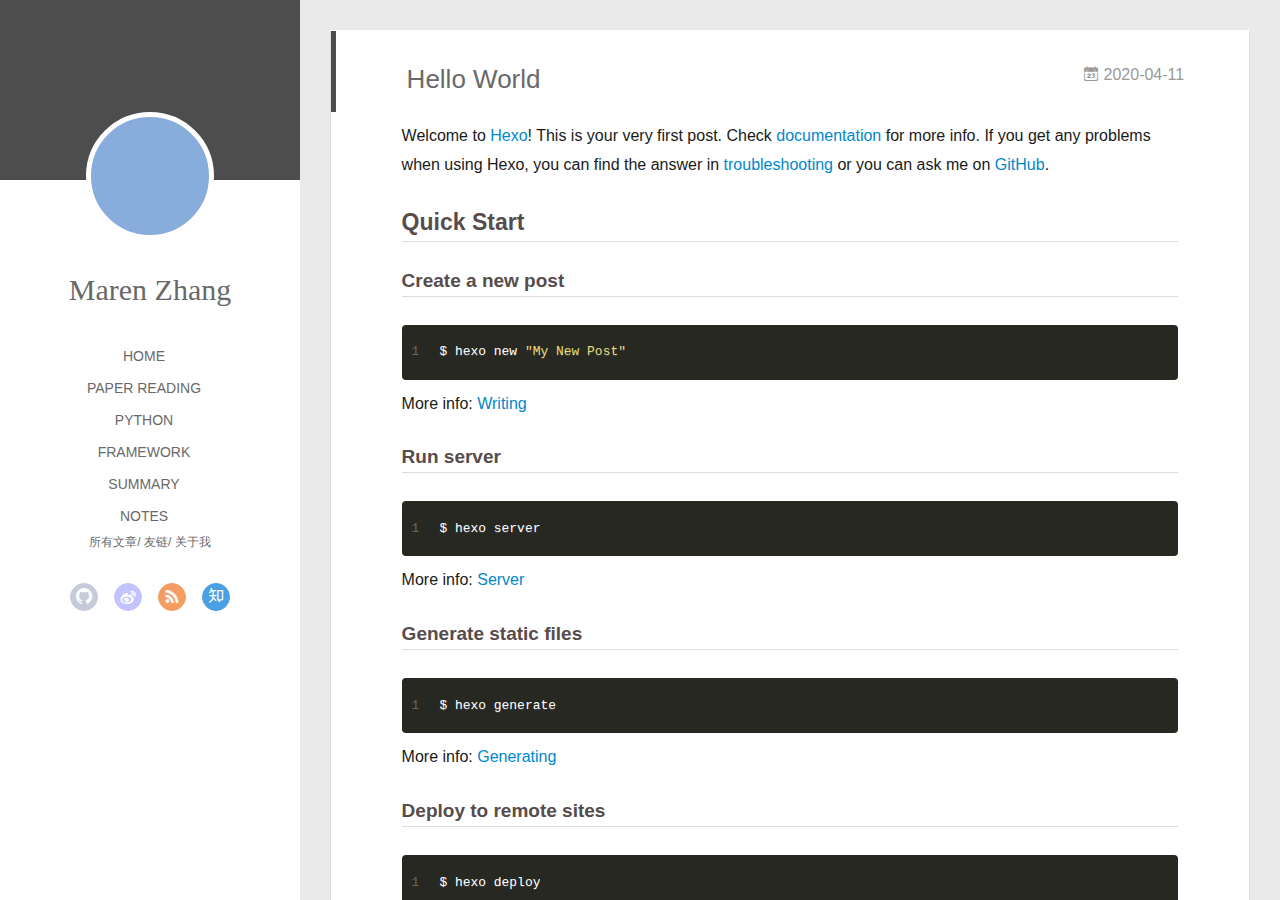
==== commit fee91c9e: "Site updated: 2020-04-11 16:49:26" ====
--- a/index.html
+++ b/index.html
@@ -58,9 +58,17 @@
 		<nav class="header-menu">
 			<ul>
 			
-				<li><a href="/">主页</a></li>
+				<li><a href="/tags/init/">Home</a></li>
 	        
-				<li><a href="/tags/%E9%9A%8F%E7%AC%94/">随笔</a></li>
+				<li><a href="/tags/paper/">Paper Reading</a></li>
+	        
+				<li><a href="/tags/python/">Python</a></li>
+	        
+				<li><a href="/tags/frame/">FrameWork</a></li>
+	        
+				<li><a href="/tags/summary">Summary</a></li>
+	        
+				<li><a href="/tags/notes">Notes</a></li>
 	        
 			</ul>
 		</nav>
@@ -118,6 +126,14 @@
 			
 				
 			
+				
+			
+				
+			
+				
+			
+				
+			
 			
 			
 			<nav class="header-nav">
@@ -135,12 +151,20 @@
 			</nav>
 
 			<nav class="header-menu js-header-menu">
-				<ul style="width: 50%">
-				
-				
-					<li style="width: 50%"><a href="/">主页</a></li>
-		        
-					<li style="width: 50%"><a href="/tags/%E9%9A%8F%E7%AC%94/">随笔</a></li>
+				<ul style="width: 70%">
+				
+				
+					<li style="width: 16.666666666666668%"><a href="/tags/init/">Home</a></li>
+		        
+					<li style="width: 16.666666666666668%"><a href="/tags/paper/">Paper Reading</a></li>
+		        
+					<li style="width: 16.666666666666668%"><a href="/tags/python/">Python</a></li>
+		        
+					<li style="width: 16.666666666666668%"><a href="/tags/frame/">FrameWork</a></li>
+		        
+					<li style="width: 16.666666666666668%"><a href="/tags/summary">Summary</a></li>
+		        
+					<li style="width: 16.666666666666668%"><a href="/tags/notes">Notes</a></li>
 		        
 				</ul>
 			</nav>
@@ -347,7 +371,7 @@
 		toc_hide_index: true,
 		root: "/",
 		innerArchive: true,
-		showTags: false
+		showTags: true
 	}
 </script>
 
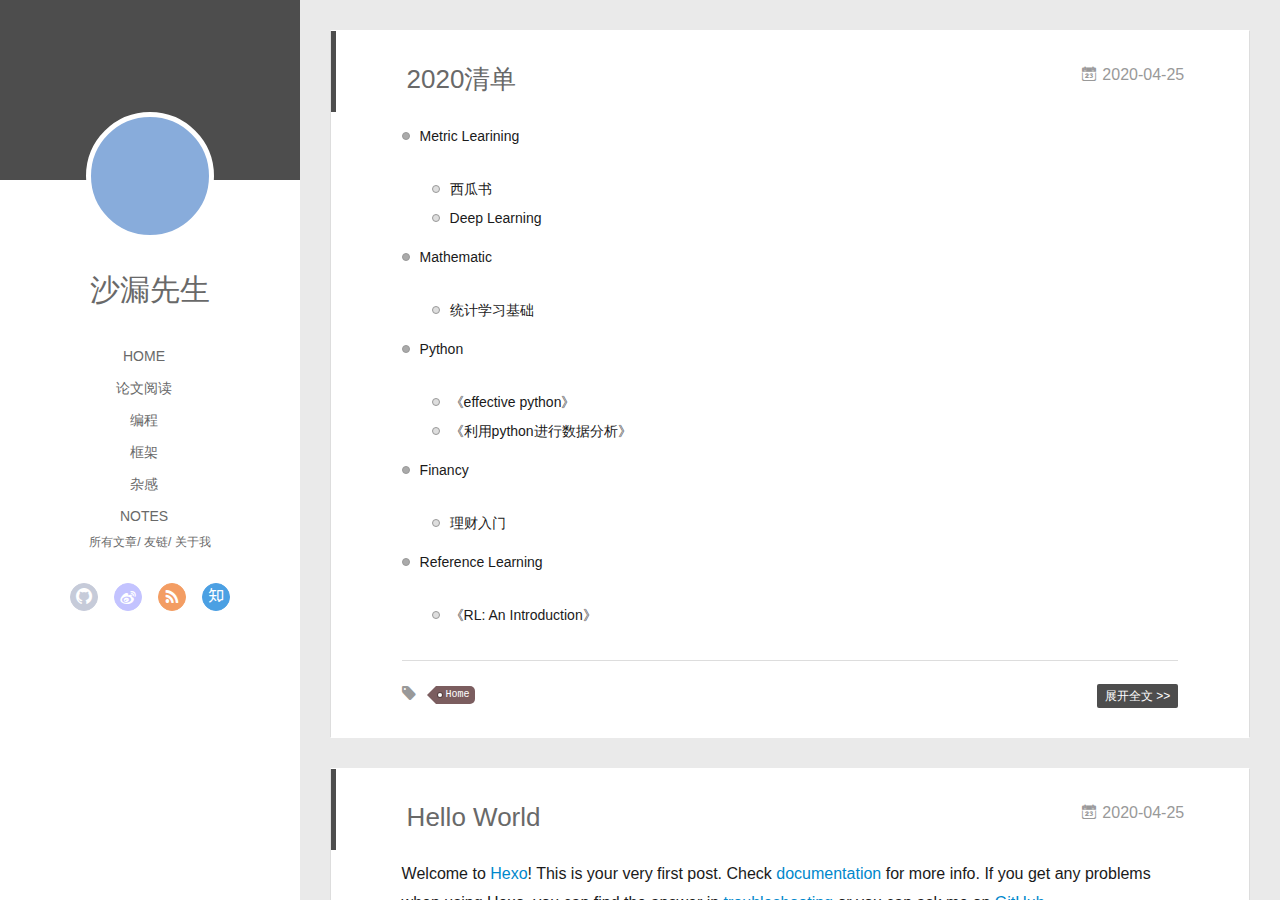
==== commit 77ade255: "Site updated: 2020-04-25 22:00:08" ====
--- a/index.html
+++ b/index.html
@@ -13,7 +13,7 @@
 <meta property="og:url" content="http://yoursite.com/index.html">
 <meta property="og:site_name" content="Hexo">
 <meta property="og:locale" content="en_US">
-<meta property="article:author" content="Maren Zhang">
+<meta property="article:author" content="沙漏先生">
 <meta property="article:tag" content="DL">
 <meta property="article:tag" content=" CV">
 <meta property="article:tag" content=" C++">
@@ -51,7 +51,7 @@
 			<img src="" class="js-avatar">
 		</a>
 		<hgroup>
-		  <h1 class="header-author"><a href="/">Maren Zhang</a></h1>
+		  <h1 class="header-author"><a href="/">沙漏先生</a></h1>
 		</hgroup>
 		
 
@@ -60,15 +60,15 @@
 			
 				<li><a href="/tags/init/">Home</a></li>
 	        
-				<li><a href="/tags/paper/">Paper Reading</a></li>
+				<li><a href="/tags/paper/">论文阅读</a></li>
 	        
-				<li><a href="/tags/python/">Python</a></li>
+				<li><a href="/tags/code/">编程</a></li>
 	        
-				<li><a href="/tags/frame/">FrameWork</a></li>
+				<li><a href="/tags/frame/">框架</a></li>
 	        
-				<li><a href="/tags/summary">Summary</a></li>
+				<li><a href="/tags/summary/">杂感</a></li>
 	        
-				<li><a href="/tags/notes">Notes</a></li>
+				<li><a href="/tags/notes/">Notes</a></li>
 	        
 			</ul>
 		</nav>
@@ -117,7 +117,7 @@
 				<img src="" class="js-avatar">
 			</div>
 			<hgroup>
-			  <h1 class="header-author js-header-author">Maren Zhang</h1>
+			  <h1 class="header-author js-header-author">沙漏先生</h1>
 			</hgroup>
 			
 			
@@ -156,15 +156,15 @@
 				
 					<li style="width: 16.666666666666668%"><a href="/tags/init/">Home</a></li>
 		        
-					<li style="width: 16.666666666666668%"><a href="/tags/paper/">Paper Reading</a></li>
-		        
-					<li style="width: 16.666666666666668%"><a href="/tags/python/">Python</a></li>
-		        
-					<li style="width: 16.666666666666668%"><a href="/tags/frame/">FrameWork</a></li>
-		        
-					<li style="width: 16.666666666666668%"><a href="/tags/summary">Summary</a></li>
-		        
-					<li style="width: 16.666666666666668%"><a href="/tags/notes">Notes</a></li>
+					<li style="width: 16.666666666666668%"><a href="/tags/paper/">论文阅读</a></li>
+		        
+					<li style="width: 16.666666666666668%"><a href="/tags/code/">编程</a></li>
+		        
+					<li style="width: 16.666666666666668%"><a href="/tags/frame/">框架</a></li>
+		        
+					<li style="width: 16.666666666666668%"><a href="/tags/summary/">杂感</a></li>
+		        
+					<li style="width: 16.666666666666668%"><a href="/tags/notes/">Notes</a></li>
 		        
 				</ul>
 			</nav>
@@ -181,6 +181,108 @@
           <div id="js-content" class="content-ll">
             
   
+    <article id="post-plan_2020" class="article article-type-post  article-index" itemscope itemprop="blogPost">
+  <div class="article-inner">
+    
+      <header class="article-header">
+        
+  
+    <h1 itemprop="name">
+      <a class="article-title" href="/2020/04/25/plan_2020/">2020清单</a>
+    </h1>
+  
+
+        
+        <a href="/2020/04/25/plan_2020/" class="archive-article-date">
+  	<time datetime="2020-04-25T13:52:11.000Z" itemprop="datePublished"><i class="icon-calendar icon"></i>2020-04-25</time>
+</a>
+        
+      </header>
+    
+    <div class="article-entry" itemprop="articleBody">
+      
+        <ul>
+<li><p>Metric Learining</p>
+<ul>
+<li>西瓜书</li>
+<li>Deep Learning</li>
+</ul>
+</li>
+<li><p>Mathematic</p>
+<ul>
+<li>统计学习基础</li>
+</ul>
+</li>
+<li><p>Python</p>
+<ul>
+<li>《effective python》</li>
+<li>《利用python进行数据分析》</li>
+</ul>
+</li>
+<li><p>Financy</p>
+<ul>
+<li>理财入门</li>
+</ul>
+</li>
+<li><p>Reference Learning</p>
+<ul>
+<li>《RL: An Introduction》</li>
+</ul>
+</li>
+</ul>
+
+      
+
+      
+    </div>
+    <div class="article-info article-info-index">
+      
+      
+	<div class="article-tag tagcloud">
+		<i class="icon-price-tags icon"></i>
+		<ul class="article-tag-list">
+			 
+        		<li class="article-tag-list-item">
+        			<a href="javascript:void(0)" class="js-tag article-tag-list-link color5">Home</a>
+        		</li>
+      		
+		</ul>
+	</div>
+
+      
+
+      
+        <p class="article-more-link">
+          <a class="article-more-a" href="/2020/04/25/plan_2020/">展开全文 >></a>
+        </p>
+      
+
+      
+      <div class="clearfix"></div>
+    </div>
+  </div>
+</article>
+
+<aside class="wrap-side-operation">
+    <div class="mod-side-operation">
+        
+        <div class="jump-container" id="js-jump-container" style="display:none;">
+            <a href="javascript:void(0)" class="mod-side-operation__jump-to-top">
+                <i class="icon-font icon-back"></i>
+            </a>
+            <div id="js-jump-plan-container" class="jump-plan-container" style="top: -11px;">
+                <i class="icon-font icon-plane jump-plane"></i>
+            </div>
+        </div>
+        
+        
+    </div>
+</aside>
+
+
+
+
+  
     <article id="post-hello-world" class="article article-type-post  article-index" itemscope itemprop="blogPost">
   <div class="article-inner">
     
@@ -188,13 +290,13 @@
         
   
     <h1 itemprop="name">
-      <a class="article-title" href="/2020/04/11/hello-world/">Hello World</a>
+      <a class="article-title" href="/2020/04/25/hello-world/">Hello World</a>
     </h1>
   
 
         
-        <a href="/2020/04/11/hello-world/" class="archive-article-date">
-  	<time datetime="2020-04-11T02:06:15.000Z" itemprop="datePublished"><i class="icon-calendar icon"></i>2020-04-11</time>
+        <a href="/2020/04/25/hello-world/" class="archive-article-date">
+  	<time datetime="2020-04-25T13:51:23.000Z" itemprop="datePublished"><i class="icon-calendar icon"></i>2020-04-25</time>
 </a>
         
       </header>
@@ -215,6 +317,79 @@
 
 <p>More info: <a href="https://hexo.io/docs/one-command-deployment.html" target="_blank" rel="noopener">Deployment</a></p>
 
+      
+
+      
+    </div>
+    <div class="article-info article-info-index">
+      
+      
+	<div class="article-tag tagcloud">
+		<i class="icon-price-tags icon"></i>
+		<ul class="article-tag-list">
+			 
+        		<li class="article-tag-list-item">
+        			<a href="javascript:void(0)" class="js-tag article-tag-list-link color5">Home</a>
+        		</li>
+      		
+		</ul>
+	</div>
+
+      
+
+      
+        <p class="article-more-link">
+          <a class="article-more-a" href="/2020/04/25/hello-world/">展开全文 >></a>
+        </p>
+      
+
+      
+      <div class="clearfix"></div>
+    </div>
+  </div>
+</article>
+
+<aside class="wrap-side-operation">
+    <div class="mod-side-operation">
+        
+        <div class="jump-container" id="js-jump-container" style="display:none;">
+            <a href="javascript:void(0)" class="mod-side-operation__jump-to-top">
+                <i class="icon-font icon-back"></i>
+            </a>
+            <div id="js-jump-plan-container" class="jump-plan-container" style="top: -11px;">
+                <i class="icon-font icon-plane jump-plane"></i>
+            </div>
+        </div>
+        
+        
+    </div>
+</aside>
+
+
+
+
+  
+    <article id="post-Hello-Hexo" class="article article-type-post  article-index" itemscope itemprop="blogPost">
+  <div class="article-inner">
+    
+      <header class="article-header">
+        
+  
+    <h1 itemprop="name">
+      <a class="article-title" href="/2020/04/11/Hello-Hexo/">Hello Hexo</a>
+    </h1>
+  
+
+        
+        <a href="/2020/04/11/Hello-Hexo/" class="archive-article-date">
+  	<time datetime="2020-04-11T02:03:14.000Z" itemprop="datePublished"><i class="icon-calendar icon"></i>2020-04-11</time>
+</a>
+        
+      </header>
+    
+    <div class="article-entry" itemprop="articleBody">
+      
+        <h1 id="Title"><a href="#Title" class="headerlink" title="Title"></a>Title</h1><h1 id="Outline"><a href="#Outline" class="headerlink" title="Outline"></a>Outline</h1><h1 id="End"><a href="#End" class="headerlink" title="End"></a>End</h1>
       
 
       
@@ -237,7 +412,7 @@
 
       
         <p class="article-more-link">
-          <a class="article-more-a" href="/2020/04/11/hello-world/">展开全文 >></a>
+          <a class="article-more-a" href="/2020/04/11/Hello-Hexo/">展开全文 >></a>
         </p>
       
 
@@ -267,79 +442,6 @@
 
 
   
-    <article id="post-Hello-Hexo" class="article article-type-post  article-index" itemscope itemprop="blogPost">
-  <div class="article-inner">
-    
-      <header class="article-header">
-        
-  
-    <h1 itemprop="name">
-      <a class="article-title" href="/2020/04/11/Hello-Hexo/">Hello Hexo</a>
-    </h1>
-  
-
-        
-        <a href="/2020/04/11/Hello-Hexo/" class="archive-article-date">
-  	<time datetime="2020-04-11T02:03:14.000Z" itemprop="datePublished"><i class="icon-calendar icon"></i>2020-04-11</time>
-</a>
-        
-      </header>
-    
-    <div class="article-entry" itemprop="articleBody">
-      
-        <h1 id="Title"><a href="#Title" class="headerlink" title="Title"></a>Title</h1><h1 id="Outline"><a href="#Outline" class="headerlink" title="Outline"></a>Outline</h1><h1 id="End"><a href="#End" class="headerlink" title="End"></a>End</h1>
-      
-
-      
-    </div>
-    <div class="article-info article-info-index">
-      
-      
-	<div class="article-tag tagcloud">
-		<i class="icon-price-tags icon"></i>
-		<ul class="article-tag-list">
-			 
-        		<li class="article-tag-list-item">
-        			<a href="javascript:void(0)" class="js-tag article-tag-list-link color5">init</a>
-        		</li>
-      		
-		</ul>
-	</div>
-
-      
-
-      
-        <p class="article-more-link">
-          <a class="article-more-a" href="/2020/04/11/Hello-Hexo/">展开全文 >></a>
-        </p>
-      
-
-      
-      <div class="clearfix"></div>
-    </div>
-  </div>
-</article>
-
-<aside class="wrap-side-operation">
-    <div class="mod-side-operation">
-        
-        <div class="jump-container" id="js-jump-container" style="display:none;">
-            <a href="javascript:void(0)" class="mod-side-operation__jump-to-top">
-                <i class="icon-font icon-back"></i>
-            </a>
-            <div id="js-jump-plan-container" class="jump-plan-container" style="top: -11px;">
-                <i class="icon-font icon-plane jump-plane"></i>
-            </div>
-        </div>
-        
-        
-    </div>
-</aside>
-
-
-
-
-  
   
 
 
@@ -350,7 +452,7 @@
   <div class="outer">
     <div id="footer-info">
     	<div class="footer-left">
-    		&copy; 2020 Maren Zhang
+    		&copy; 2020 沙漏先生
     	</div>
       	<div class="footer-right">
       		<a href="http://hexo.io/" target="_blank">Hexo</a>  Theme <a href="https://github.com/litten/hexo-theme-yilia" target="_blank">Yilia</a> by Litten
@@ -435,6 +537,10 @@
              
               <li class="article-tag-list-item">
                 <a href="javascript:void(0)" class="js-tag color5">init</a>
+              </li>
+             
+              <li class="article-tag-list-item">
+                <a href="javascript:void(0)" class="js-tag color5">Home</a>
               </li>
             
             <div class="clearfix"></div>
